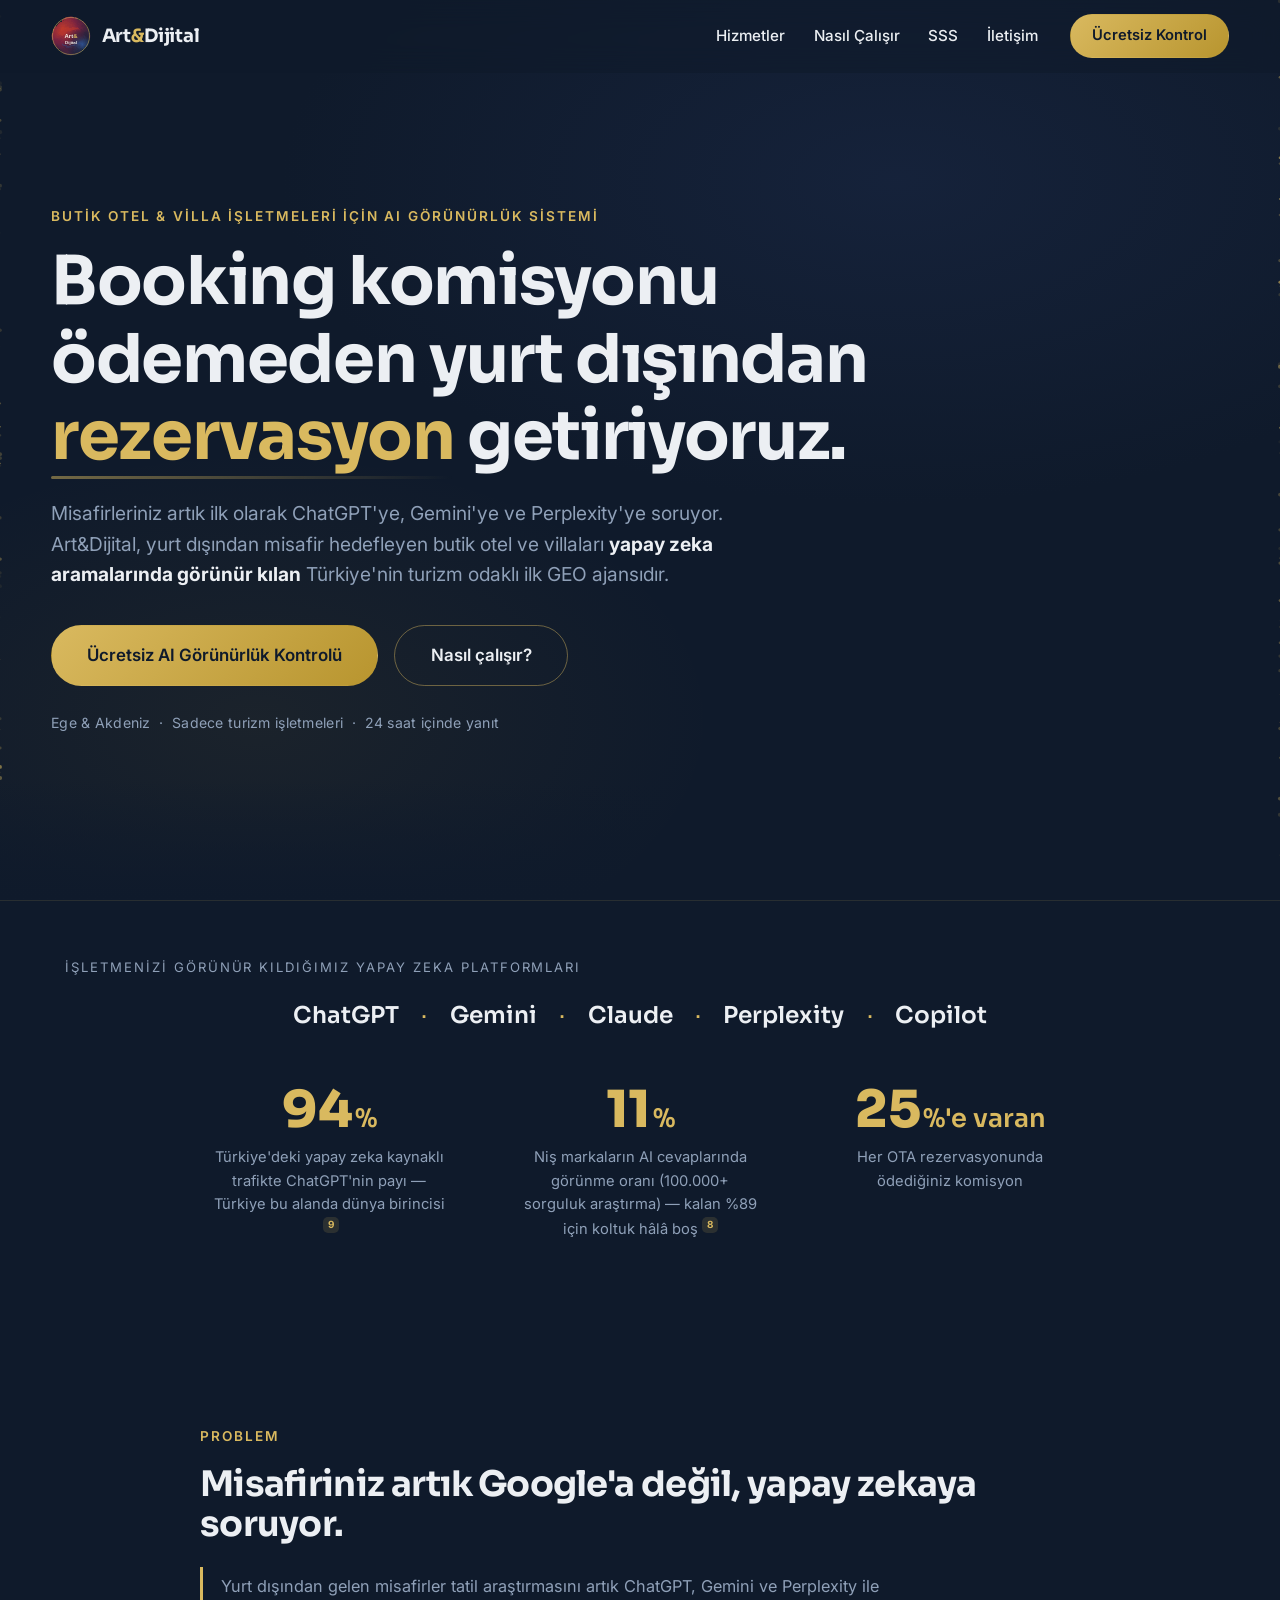
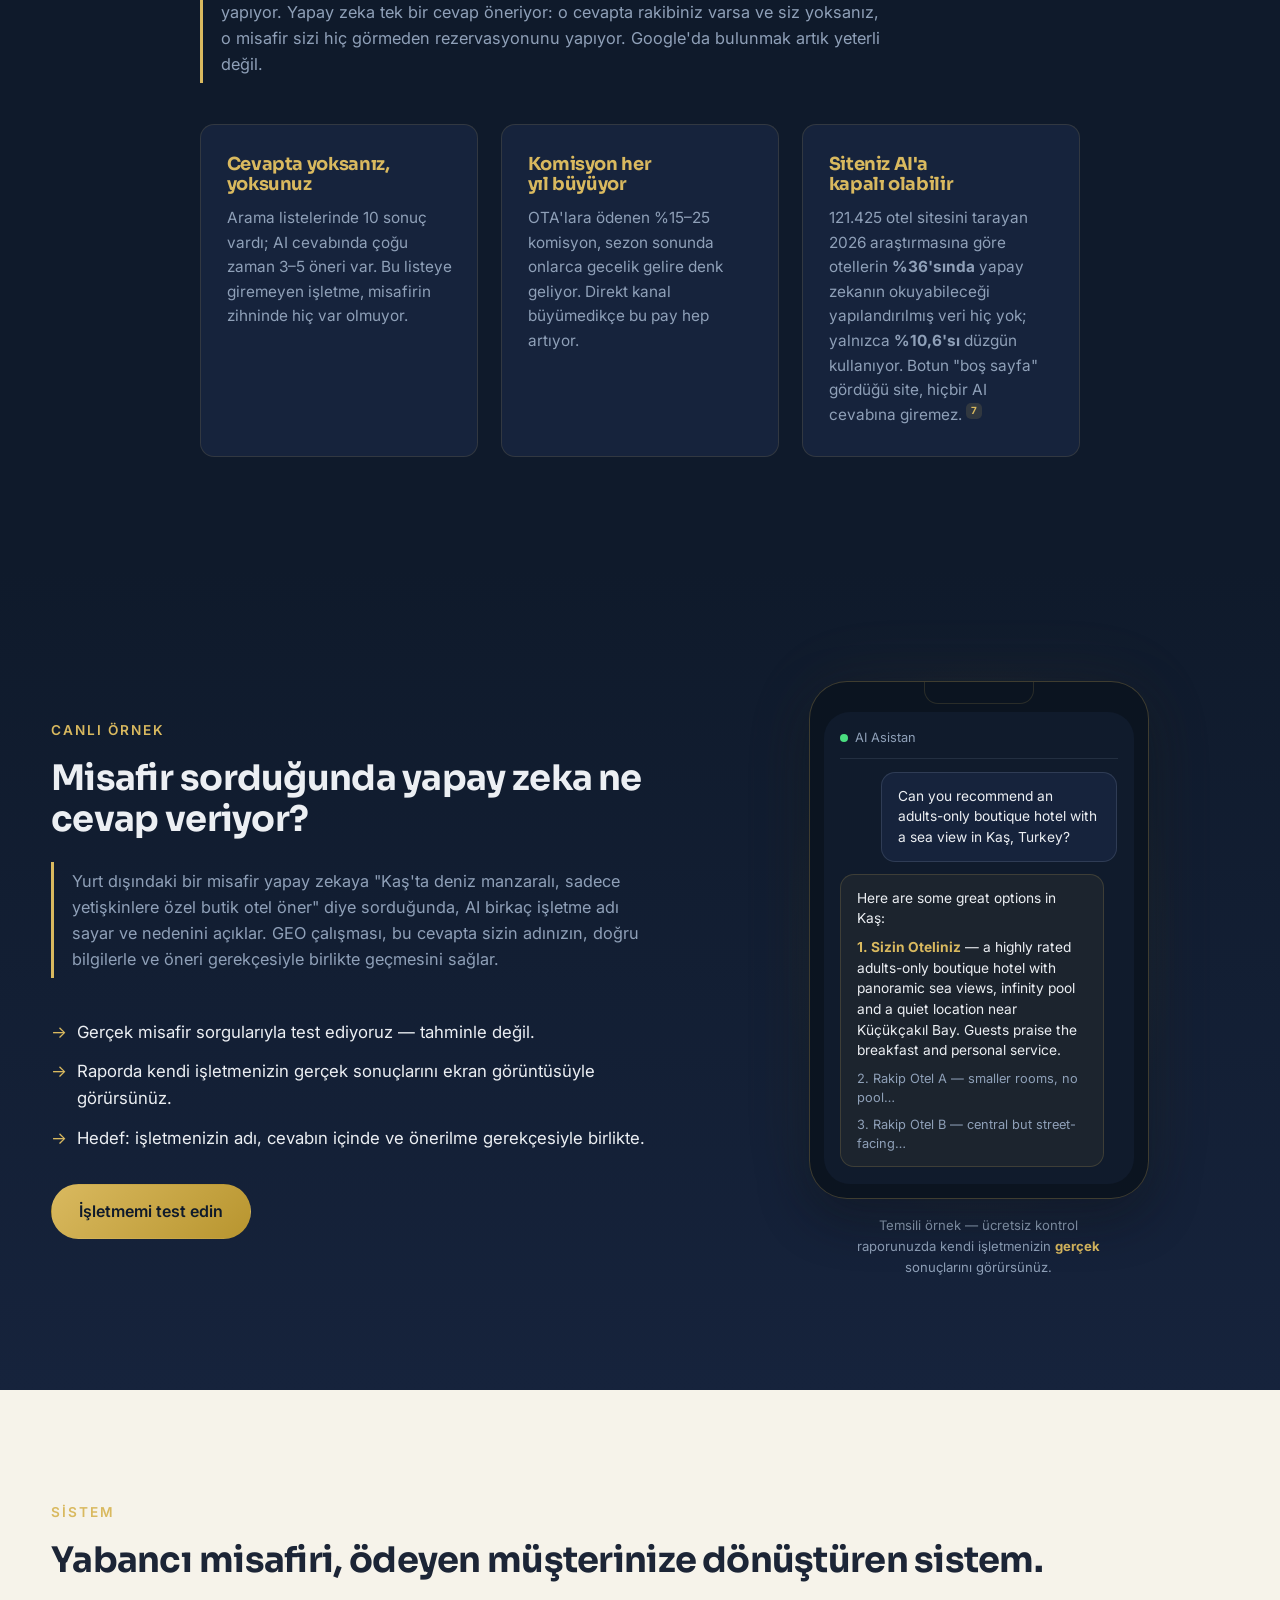
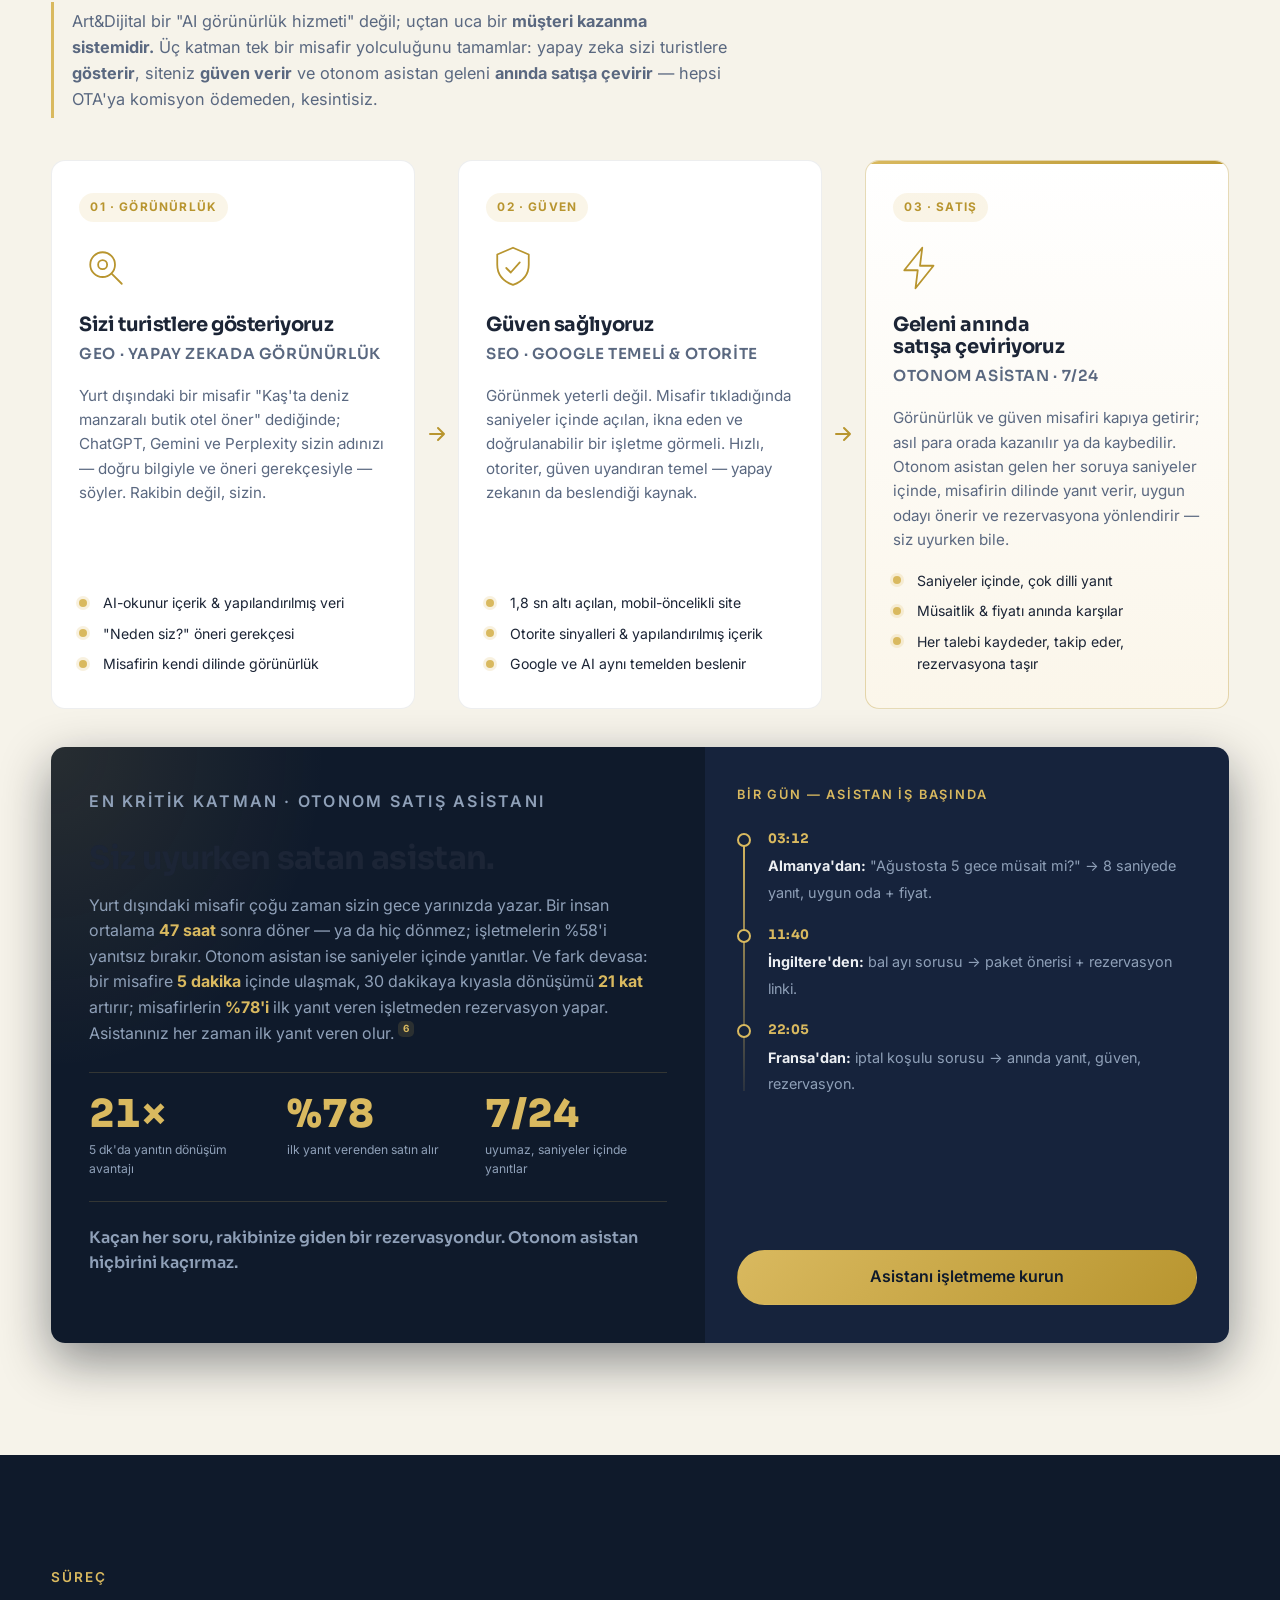
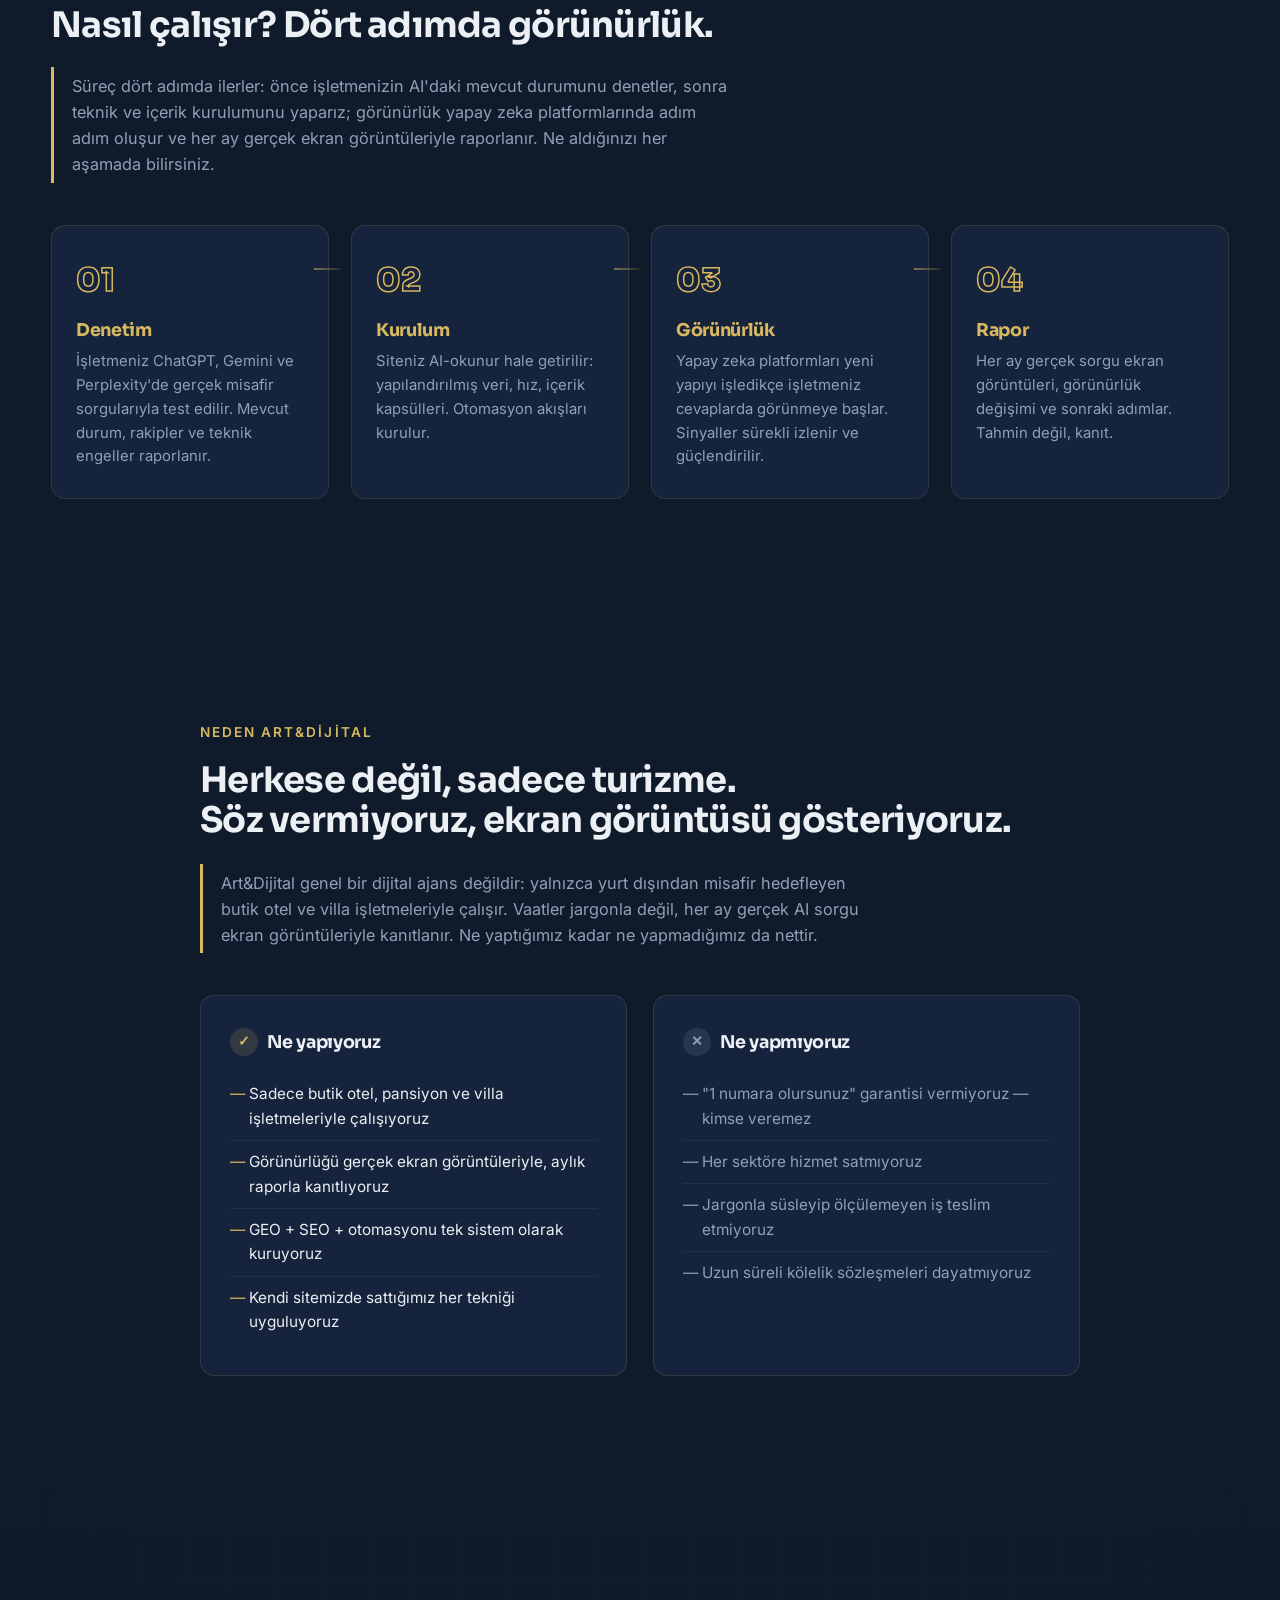
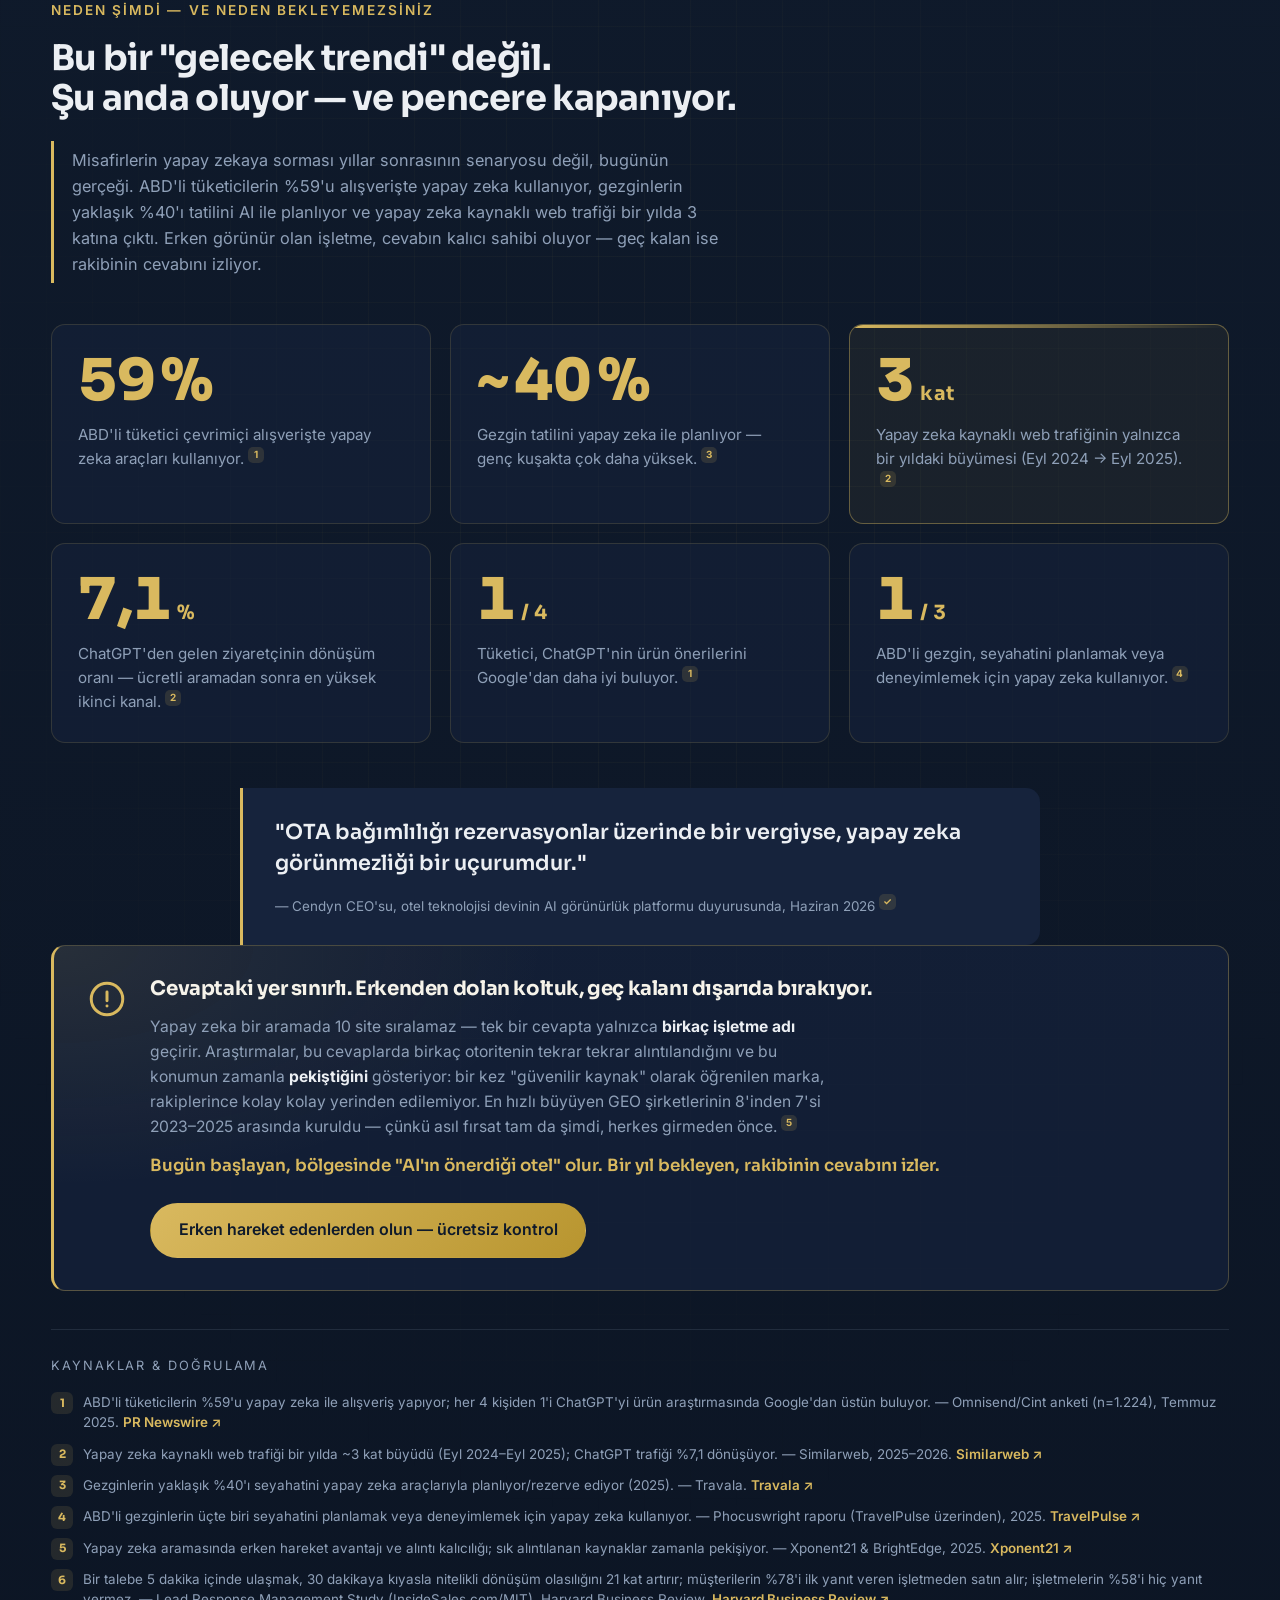
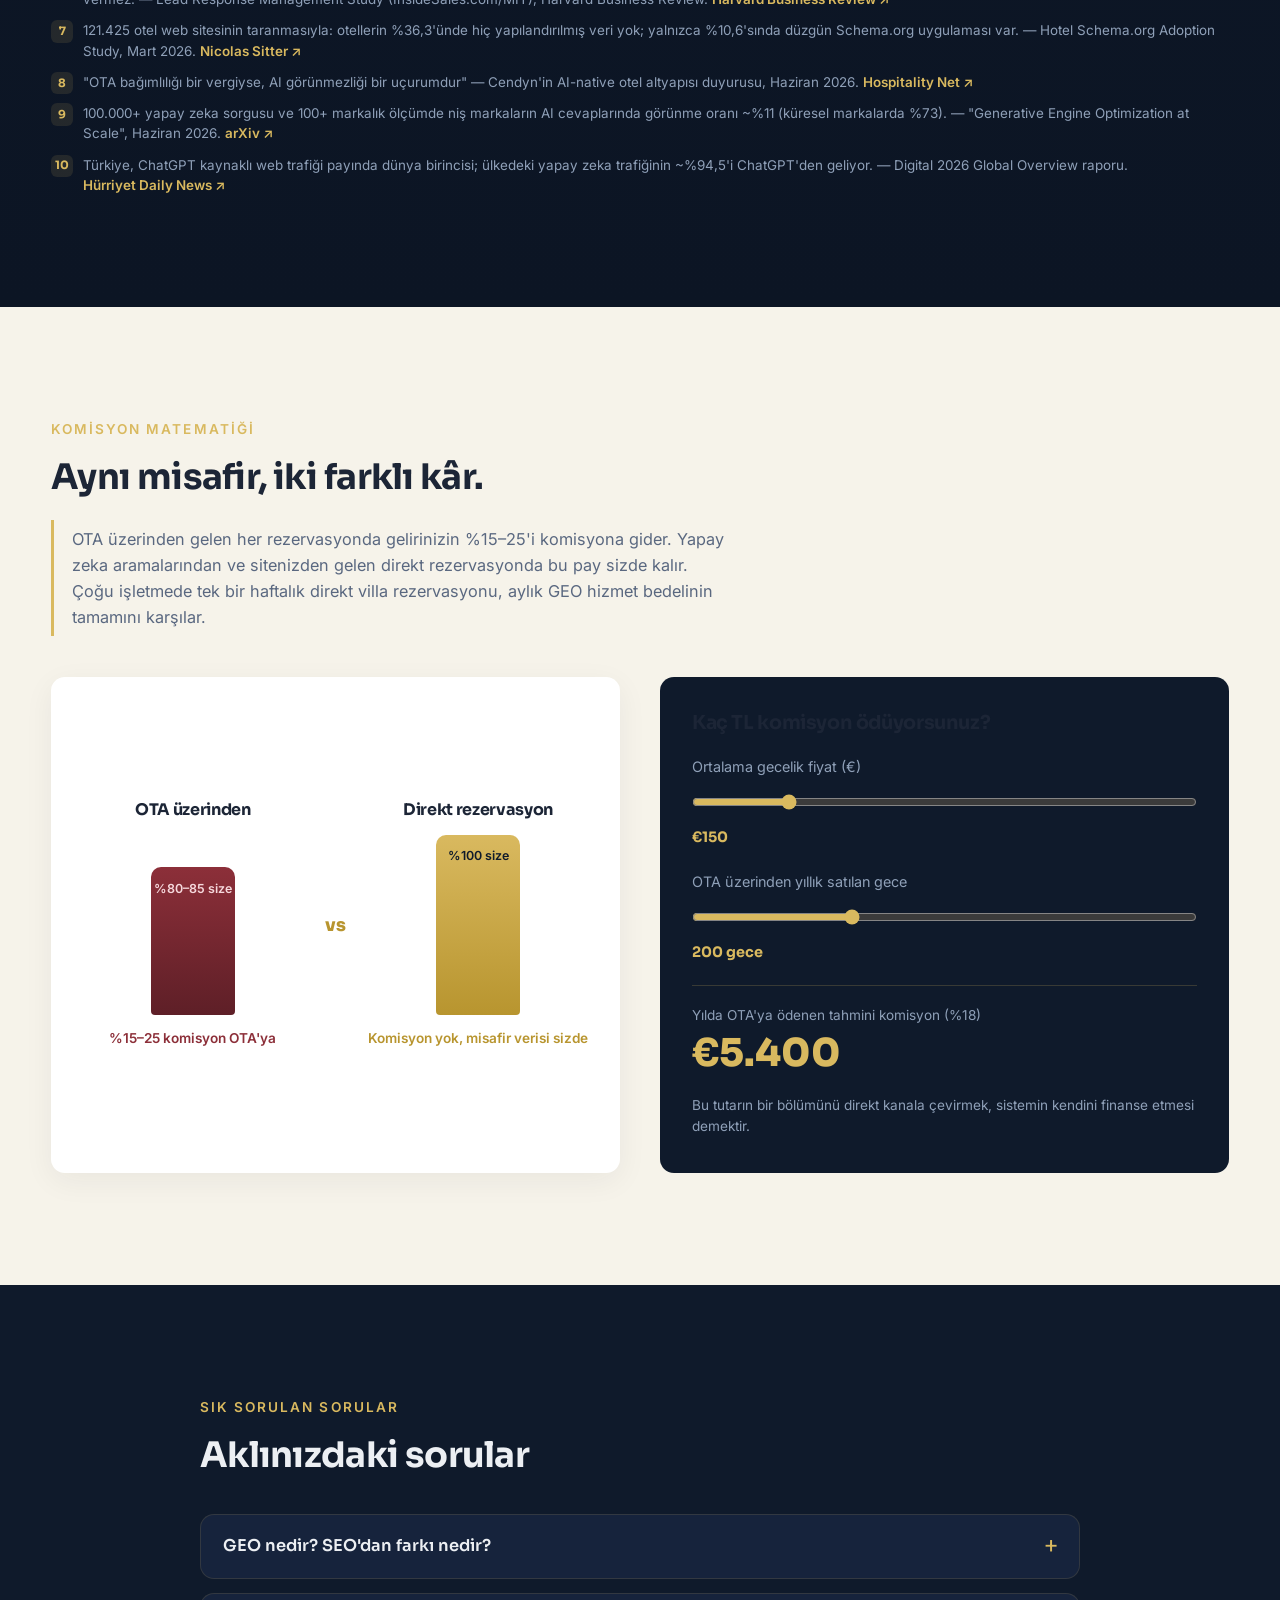
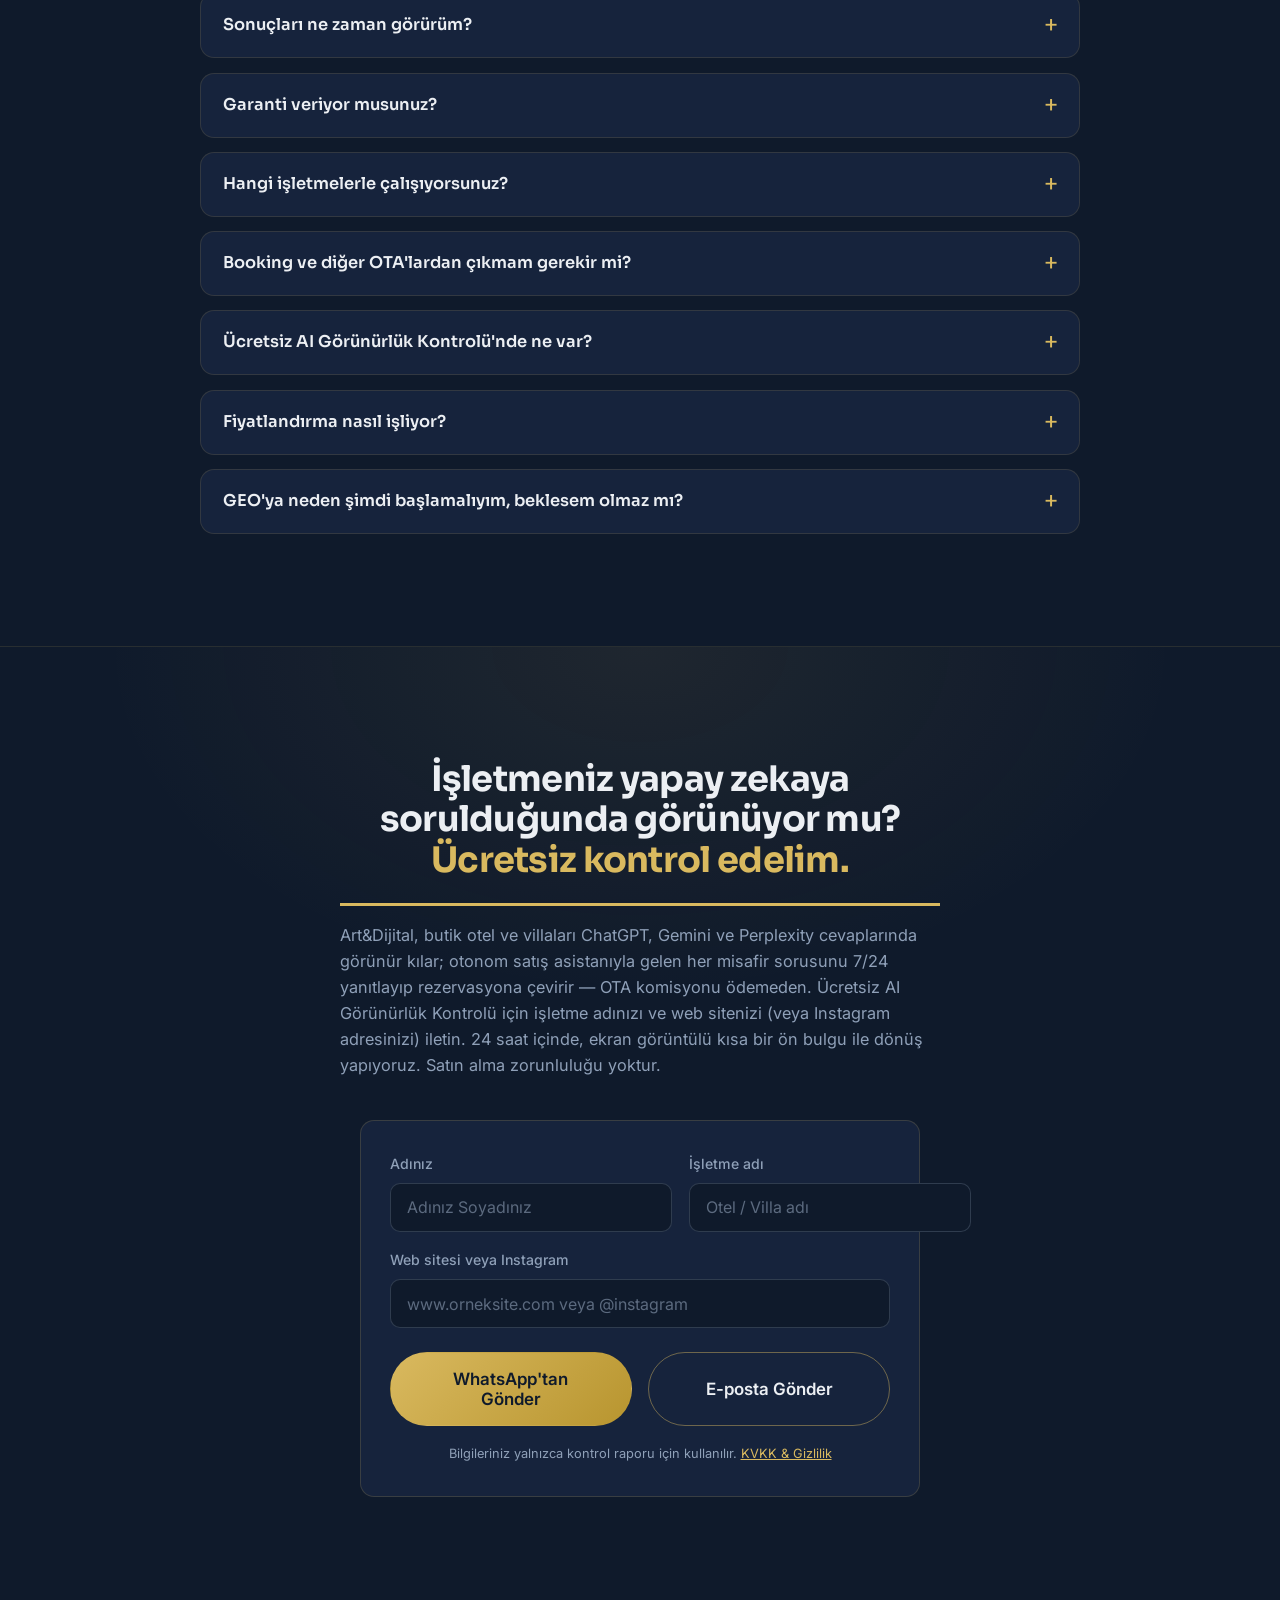
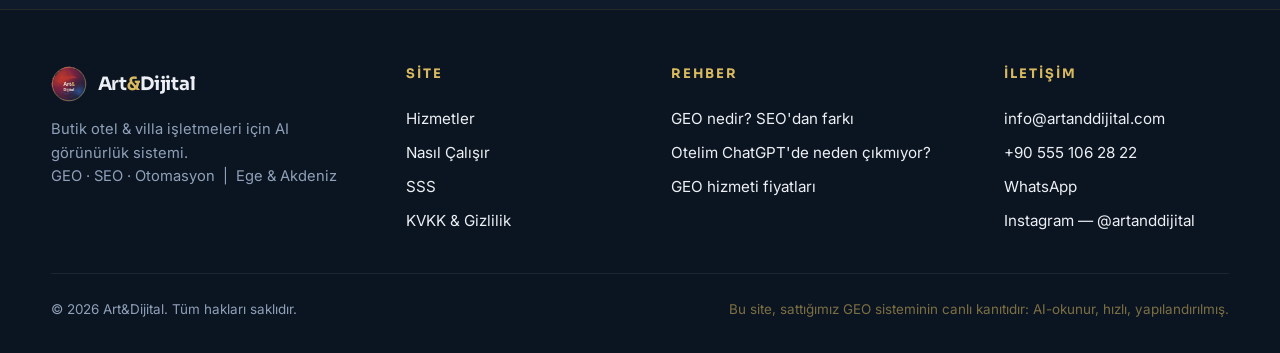
==== index.html @ 38a0b1db "Add files via upload" ====
<!DOCTYPE html>
<html lang="tr">
<head>
  <meta charset="UTF-8">
  <meta name="viewport" content="width=device-width, initial-scale=1.0">
  <title>Art&amp;Dijital — Butik Oteller için AI Görünürlük (GEO) Ajansı</title>
  <meta name="description" content="Butik otel ve villaları ChatGPT, Gemini ve Perplexity aramalarında görünür kılan Türkiye'nin turizm odaklı ilk GEO ajansı. Ücretsiz AI görünürlük kontrolü.">
  <meta name="keywords" content="GEO ajansı, Generative Engine Optimization, butik otel pazarlama, AI görünürlük, ChatGPT otel önerisi, otel SEO, direkt rezervasyon, OTA komisyonu, villa pazarlama, Ege, Akdeniz">
  <meta name="author" content="Art&Dijital">
  <meta name="robots" content="index, follow, max-image-preview:large, max-snippet:-1">
  <link rel="canonical" href="https://www.artanddijital.com/">

  <!-- Open Graph -->
  <meta property="og:type" content="website">
  <meta property="og:site_name" content="Art&Dijital">
  <meta property="og:locale" content="tr_TR">
  <meta property="og:title" content="Art&Dijital — Butik Oteller için AI Görünürlük (GEO) Ajansı">
  <meta property="og:description" content="Misafirleriniz artık ilk olarak yapay zekaya soruyor. Butik otel ve villanızı ChatGPT, Gemini ve Perplexity cevaplarında görünür kılıyoruz. Ücretsiz AI görünürlük kontrolü.">
  <meta property="og:url" content="https://www.artanddijital.com/">
  <meta name="twitter:card" content="summary">
  <meta name="twitter:title" content="Art&Dijital — Butik Oteller için AI Görünürlük (GEO) Ajansı">
  <meta name="twitter:description" content="Butik otel ve villanızı yapay zeka aramalarında görünür kılıyoruz. Ege & Akdeniz. Ücretsiz AI görünürlük kontrolü.">

  <link rel="icon" type="image/svg+xml" href="assets/favicon.svg">

  <!-- Fonts: Sora (başlık) + Inter (gövde) — değişken fontlar, hızlı yüklenir -->
  <link rel="preconnect" href="https://fonts.googleapis.com">
  <link rel="preconnect" href="https://fonts.gstatic.com" crossorigin>
  <link href="https://fonts.googleapis.com/css2?family=Sora:wght@400..800&family=Inter:wght@400..700&display=swap" rel="stylesheet">

  <link rel="stylesheet" href="css/style.css?v=10">

  <!-- ═══════════ GEO: Yapılandırılmış Veri (JSON-LD) ═══════════ -->
  <script type="application/ld+json">
  {
    "@context": "https://schema.org",
    "@type": "ProfessionalService",
    "@id": "https://www.artanddijital.com/#organization",
    "name": "Art&Dijital",
    "alternateName": ["Art & Dijital", "Art and Dijital", "artanddijital"],
    "description": "Art&Dijital, yurt dışından misafir hedefleyen butik otel ve villa işletmelerini ChatGPT, Gemini, Claude ve Perplexity gibi yapay zeka aramalarında görünür kılan, Türkiye'nin turizm odaklı ilk GEO (Generative Engine Optimization) ajansıdır. GEO, SEO ve n8n otomasyon hizmetleriyle OTA komisyonuna bağımlılığı azaltıp direkt rezervasyonu artırır.",
    "slogan": "Misafirleriniz artık ilk olarak yapay zekaya soruyor. Cevapta siz olun.",
    "url": "https://www.artanddijital.com/",
    "logo": "https://www.artanddijital.com/assets/logo.svg",
    "email": "info@artanddijital.com",
    "telephone": "+905551062822",
    "knowsLanguage": ["tr", "en"],
    "sameAs": ["https://www.instagram.com/artanddijital"],
    "areaServed": [
      { "@type": "Place", "name": "Ege Bölgesi, Türkiye" },
      { "@type": "Place", "name": "Akdeniz Bölgesi, Türkiye" }
    ],
    "knowsAbout": [
      "Generative Engine Optimization (GEO)",
      "AI Visibility / Yapay Zeka Görünürlüğü",
      "SEO (Arama Motoru Optimizasyonu)",
      "Butik otel ve villa pazarlaması",
      "Direkt rezervasyon stratejisi",
      "n8n iş akışı otomasyonu",
      "OTA komisyon optimizasyonu"
    ],
    "hasOfferCatalog": {
      "@type": "OfferCatalog",
      "name": "Art&Dijital Hizmetleri",
      "itemListElement": [
        {
          "@type": "Offer",
          "itemOffered": {
            "@type": "Service",
            "name": "GEO — Yapay Zekada Görünürlük",
            "description": "Butik otel ve villaların ChatGPT, Gemini, Claude ve Perplexity cevaplarında önerilmesini sağlayan içerik, yapılandırılmış veri ve otorite çalışması."
          }
        },
        {
          "@type": "Offer",
          "itemOffered": {
            "@type": "Service",
            "name": "SEO — Google Temeli",
            "description": "Yapay zeka modellerinin beslendiği kaynak olan hızlı, yapılandırılmış ve otoriter web sitesi altyapısı; teknik SEO ve içerik optimizasyonu."
          }
        },
        {
          "@type": "Offer",
          "itemOffered": {
            "@type": "Service",
            "name": "Otonom Satış Asistanı — 7/24 Anında Yanıt",
            "description": "Yapay zeka destekli otonom asistan, gelen her misafir sorusuna 7/24 saniyeler içinde ve misafirin dilinde yanıt verir, müsaitlik ve fiyatı karşılar, talebi kaydedip rezervasyona yönlendirir. Bir talebe 5 dakikada ulaşmak dönüşümü 30 dakikaya kıyasla 21 kat artırır; asistan her zaman ilk yanıt veren olur."
          }
        },
        {
          "@type": "Offer",
          "price": "0",
          "priceCurrency": "TRY",
          "itemOffered": {
            "@type": "Service",
            "name": "Ücretsiz AI Görünürlük Kontrolü",
            "description": "İşletmenizin ChatGPT, Gemini ve Perplexity'de gerçek misafir sorgularıyla test edilmesi; ekran görüntülü bulgular ve önceliklendirilmiş yol haritası içeren ücretsiz rapor."
          }
        }
      ]
    }
  }
  </script>
  <script type="application/ld+json">
  {
    "@context": "https://schema.org",
    "@type": "WebSite",
    "@id": "https://www.artanddijital.com/#website",
    "url": "https://www.artanddijital.com/",
    "name": "Art&Dijital",
    "description": "Butik otel ve villa işletmeleri için AI görünürlük sistemi — GEO · SEO · Otomasyon",
    "inLanguage": "tr",
    "publisher": { "@id": "https://www.artanddijital.com/#organization" }
  }
  </script>
  <script type="application/ld+json">
  {
    "@context": "https://schema.org",
    "@type": "FAQPage",
    "mainEntity": [
      {
        "@type": "Question",
        "name": "GEO nedir? SEO'dan farkı nedir?",
        "acceptedAnswer": {
          "@type": "Answer",
          "text": "GEO (Generative Engine Optimization), işletmenizin ChatGPT, Gemini, Claude ve Perplexity gibi yapay zeka asistanlarının cevaplarında görünmesini sağlayan çalışmaların bütünüdür. SEO, Google'ın liste sonuçlarını hedefler; GEO ise yapay zekanın tek bir cevap önerdiği aramaları hedefler. İkisi birbirini besler: güçlü SEO temeli olmayan bir sitede GEO da çalışmaz."
        }
      },
      {
        "@type": "Question",
        "name": "Sonuçları ne zaman görürüm?",
        "acceptedAnswer": {
          "@type": "Answer",
          "text": "İlk teknik iyileştirmeler ve içerik yapısı 2–4 hafta içinde yayına alınır. Yapay zeka modellerinin ve arama altyapılarının bu değişiklikleri işlemesi genellikle 4–12 hafta sürer. Her ay, işletmenizin AI aramalarındaki görünürlüğünü gerçek ekran görüntüleriyle raporluyoruz — ilerlemeyi tahminle değil, kanıtla takip edersiniz."
        }
      },
      {
        "@type": "Question",
        "name": "Garanti veriyor musunuz?",
        "acceptedAnswer": {
          "@type": "Answer",
          "text": "Yapay zeka cevaplarını hiç kimse tam olarak kontrol edemez; bu yüzden '1 numara olursunuz' garantisi veren yaklaşımlardan uzak durun. Biz sürecin ve raporun garantisini veririz: yapılan her işi görürsünüz, her ay gerçek sorgu ekran görüntüleriyle görünürlüğünüz ölçülür. İlerleme yoksa nedenini ve yeni planı açıkça söyleriz."
        }
      },
      {
        "@type": "Question",
        "name": "Hangi işletmelerle çalışıyorsunuz?",
        "acceptedAnswer": {
          "@type": "Answer",
          "text": "Sadece yurt dışından misafir hedefleyen butik otel, pansiyon ve villa işletmeleriyle çalışıyoruz — ağırlıkla Ege ve Akdeniz kıyılarında. Diğer sektörlerden gelen talepleri kabul etmiyoruz; çünkü sonuç, ancak tek bir nişi derinlemesine bilmekle gelir."
        }
      },
      {
        "@type": "Question",
        "name": "Booking ve diğer OTA'lardan çıkmam gerekir mi?",
        "acceptedAnswer": {
          "@type": "Answer",
          "text": "Hayır. Amaç OTA'ları terk etmek değil, onlara olan bağımlılığı azaltmaktır. Yapay zeka aramalarından ve web sitenizden gelen direkt rezervasyonlar arttıkça, %15–25 komisyon ödediğiniz kanalın payı kendiliğinden küçülür. OTA'lar vitrin olarak kalır; kâr direkt kanala kayar."
        }
      },
      {
        "@type": "Question",
        "name": "Ücretsiz AI Görünürlük Kontrolü'nde ne var?",
        "acceptedAnswer": {
          "@type": "Answer",
          "text": "İşletmenizi ChatGPT, Gemini ve Perplexity'de gerçek misafir sorularıyla test ediyoruz: bölgenizde 'butik otel öner' dendiğinde siz mi çıkıyorsunuz, rakibiniz mi? Sonuçları ekran görüntüleriyle, teknik bulgularla ve önceliklendirilmiş yol haritasıyla birlikte kısa bir rapor halinde gönderiyoruz. Ücretsizdir, satın alma zorunluluğu yoktur."
        }
      },
      {
        "@type": "Question",
        "name": "Fiyatlandırma nasıl işliyor?",
        "acceptedAnswer": {
          "@type": "Answer",
          "text": "Fiyat, işletmenizin mevcut altyapısına ve hedef pazarlarına göre belirlenir; ücretsiz kontrol sonrasında net bir teklif alırsınız. Referans noktası şudur: OTA üzerinden gelen tek bir haftalık villa rezervasyonunun komisyonu, çoğu durumda aylık hizmet bedelinin üzerindedir."
        }
      },
      {
        "@type": "Question",
        "name": "GEO'ya neden şimdi başlamalıyım, beklesem olmaz mı?",
        "acceptedAnswer": {
          "@type": "Answer",
          "text": "Çünkü yapay zeka aramaları bir gelecek trendi değil, bugünün gerçeği ve avantaj erken harekete geçene gidiyor. ABD'li tüketicilerin %59'u alışverişte yapay zeka kullanıyor (Omnisend/Cint, 2025), gezginlerin yaklaşık %40'ı tatilini AI ile planlıyor (Travala, 2025) ve yapay zeka kaynaklı web trafiği bir yılda yaklaşık 3 katına çıktı (Similarweb, 2025). Yapay zeka bir cevapta yalnızca birkaç işletme adı geçirir; araştırmalar bu cevaplarda erken görünen otoritelerin tekrar tekrar alıntılandığını ve konumun zamanla pekiştiğini gösterir. Bugün başlayan işletme bölgesinde 'AI'ın önerdiği otel' olur; bekleyen ise rakibinin cevabını izler."
        }
      }
    ]
  }
  </script>
</head>
<body>
  <a class="skip-link" href="#main">İçeriğe geç</a>

  <!-- ═══════════ NAVİGASYON ═══════════ -->
  <header class="nav" id="nav">
    <div class="container nav-inner">
      <a href="#" class="nav-logo" aria-label="Art&Dijital ana sayfa">
        <img src="assets/logo.svg" alt="Art&Dijital logosu" width="40" height="40">
        <span class="nav-wordmark">Art<em>&amp;</em>Dijital</span>
      </a>
      <nav class="nav-links" aria-label="Ana menü">
        <a href="#hizmetler">Hizmetler</a>
        <a href="#nasil-calisir">Nasıl Çalışır</a>
        <a href="#sss">SSS</a>
        <a href="#iletisim">İletişim</a>
      </nav>
      <a href="#iletisim" class="btn btn-gold btn-nav">Ücretsiz Kontrol</a>
      <button class="nav-toggle" aria-label="Menüyü aç/kapat" aria-expanded="false">
        <span></span><span></span><span></span>
      </button>
    </div>
  </header>

  <main id="main">

    <!-- ═══════════ 01 · HERO ═══════════ -->
    <section class="hero" aria-label="Giriş">
      <canvas id="particles" aria-hidden="true"></canvas>
      <div class="container hero-inner">
        <p class="eyebrow reveal">Butik otel &amp; villa işletmeleri için AI görünürlük sistemi</p>
        <h1 class="reveal">Booking komisyonu ödemeden yurt dışından
          <span class="rotate-wrap"><span class="rotate-word" id="rotateWord">misafir</span></span>
          getiriyoruz.</h1>
        <p class="hero-sub reveal">Misafirleriniz artık ilk olarak ChatGPT'ye, Gemini'ye ve Perplexity'ye soruyor.
          Art&amp;Dijital, yurt dışından misafir hedefleyen butik otel ve villaları
          <strong>yapay zeka aramalarında görünür kılan</strong> Türkiye'nin turizm odaklı ilk GEO ajansıdır.</p>
        <div class="hero-cta reveal">
          <a href="#iletisim" class="btn btn-gold btn-lg">Ücretsiz AI Görünürlük Kontrolü</a>
          <a href="#nasil-calisir" class="btn btn-ghost btn-lg">Nasıl çalışır?</a>
        </div>
        <p class="hero-trust reveal">Ege &amp; Akdeniz &nbsp;·&nbsp; Sadece turizm işletmeleri &nbsp;·&nbsp; 24 saat içinde yanıt</p>
      </div>
      <div class="hero-fade" aria-hidden="true"></div>
    </section>

    <!-- ═══════════ 02 · KANIT ŞERİDİ ═══════════ -->
    <section class="proof" aria-label="Platformlar ve istatistikler">
      <div class="container">
        <p class="proof-label">İşletmenizi görünür kıldığımız yapay zeka platformları</p>
        <ul class="proof-strip" role="list">
          <li>ChatGPT</li><li aria-hidden="true">·</li>
          <li>Gemini</li><li aria-hidden="true">·</li>
          <li>Claude</li><li aria-hidden="true">·</li>
          <li>Perplexity</li><li aria-hidden="true">·</li>
          <li>Copilot</li>
        </ul>
        <div class="stats-row">
          <div class="stat reveal">
            <span class="stat-num"><span class="counter" data-target="94">0</span><span class="stat-unit">%</span></span>
            <span class="stat-desc">Türkiye'deki yapay zeka kaynaklı trafikte ChatGPT'nin payı — Türkiye bu alanda dünya birincisi<a href="#ref-9" class="ref" aria-label="9. kaynak">9</a></span>
          </div>
          <div class="stat reveal">
            <span class="stat-num"><span class="counter" data-target="11">0</span><span class="stat-unit">%</span></span>
            <span class="stat-desc">Niş markaların AI cevaplarında görünme oranı (100.000+ sorguluk araştırma) — kalan %89 için koltuk hâlâ boş<a href="#ref-8" class="ref" aria-label="8. kaynak">8</a></span>
          </div>
          <div class="stat reveal">
            <span class="stat-num"><span class="counter" data-target="25">0</span><span class="stat-unit">%'e varan</span></span>
            <span class="stat-desc">Her OTA rezervasyonunda ödediğiniz komisyon</span>
          </div>
        </div>
      </div>
    </section>

    <!-- ═══════════ 03 · PROBLEM ═══════════ -->
    <section class="problem section" aria-labelledby="problem-h">
      <div class="container narrow">
        <p class="eyebrow reveal">Problem</p>
        <h2 id="problem-h" class="reveal">Misafiriniz artık Google'a değil, yapay zekaya soruyor.</h2>
        <p class="capsule reveal">Yurt dışından gelen misafirler tatil araştırmasını artık ChatGPT, Gemini ve Perplexity ile yapıyor.
          Yapay zeka tek bir cevap öneriyor: o cevapta rakibiniz varsa ve siz yoksanız, o misafir sizi hiç görmeden
          rezervasyonunu yapıyor. Google'da bulunmak artık yeterli değil.</p>
        <div class="pain-grid">
          <article class="pain-card reveal">
            <h3>Cevapta yoksanız, yoksunuz</h3>
            <p>Arama listelerinde 10 sonuç vardı; AI cevabında çoğu zaman 3–5 öneri var. Bu listeye giremeyen işletme, misafirin zihninde hiç var olmuyor.</p>
          </article>
          <article class="pain-card reveal">
            <h3>Komisyon her yıl büyüyor</h3>
            <p>OTA'lara ödenen %15–25 komisyon, sezon sonunda onlarca gecelik gelire denk geliyor. Direkt kanal büyümedikçe bu pay hep artıyor.</p>
          </article>
          <article class="pain-card reveal">
            <h3>Siteniz AI'a kapalı olabilir</h3>
            <p>121.425 otel sitesini tarayan 2026 araştırmasına göre otellerin <strong>%36'sında</strong> yapay zekanın okuyabileceği
              yapılandırılmış veri hiç yok; yalnızca <strong>%10,6'sı</strong> düzgün kullanıyor. Botun "boş sayfa" gördüğü site,
              hiçbir AI cevabına giremez.<a href="#ref-7" class="ref" aria-label="7. kaynak">7</a></p>
          </article>
        </div>
      </div>
    </section>

    <!-- ═══════════ 04 · CANLI DEMO ═══════════ -->
    <section class="demo section" aria-labelledby="demo-h">
      <div class="container">
        <div class="demo-grid">
          <div class="demo-text">
            <p class="eyebrow reveal">Canlı örnek</p>
            <h2 id="demo-h" class="reveal">Misafir sorduğunda yapay zeka ne cevap veriyor?</h2>
            <p class="capsule reveal">Yurt dışındaki bir misafir yapay zekaya "Kaş'ta deniz manzaralı, sadece yetişkinlere özel butik otel öner"
              diye sorduğunda, AI birkaç işletme adı sayar ve nedenini açıklar. GEO çalışması, bu cevapta sizin adınızın,
              doğru bilgilerle ve öneri gerekçesiyle birlikte geçmesini sağlar.</p>
            <ul class="demo-points" role="list">
              <li class="reveal">Gerçek misafir sorgularıyla test ediyoruz — tahminle değil.</li>
              <li class="reveal">Raporda kendi işletmenizin gerçek sonuçlarını ekran görüntüsüyle görürsünüz.</li>
              <li class="reveal">Hedef: işletmenizin adı, cevabın içinde ve önerilme gerekçesiyle birlikte.</li>
            </ul>
            <a href="#iletisim" class="btn btn-gold reveal">İşletmemi test edin</a>
          </div>
          <div class="phone-wrap reveal" aria-label="Yapay zeka sohbet örneği">
            <div class="phone">
              <div class="phone-notch" aria-hidden="true"></div>
              <div class="chat">
                <div class="chat-header">
                  <span class="chat-dot" aria-hidden="true"></span> AI Asistan
                </div>
                <div class="chat-msg user">
                  <p>Can you recommend an adults-only boutique hotel with a sea view in Kaş, Turkey?</p>
                </div>
                <div class="chat-msg ai">
                  <p>Here are some great options in Kaş:</p>
                  <p><strong class="gold">1. Sizin Oteliniz</strong> — a highly rated adults-only boutique hotel with panoramic sea views, infinity pool and a quiet location near Küçükçakıl Bay. Guests praise the breakfast and personal service.</p>
                  <p class="dim">2. Rakip Otel A — smaller rooms, no pool…</p>
                  <p class="dim">3. Rakip Otel B — central but street-facing…</p>
                </div>
              </div>
            </div>
            <p class="phone-caption">Temsili örnek — ücretsiz kontrol raporunuzda kendi işletmenizin <strong>gerçek</strong> sonuçlarını görürsünüz.</p>
          </div>
        </div>
      </div>
    </section>

    <!-- ═══════════ 05 · SİSTEM / TURİSTİ MÜŞTERİYE DÖNÜŞTÜRME ═══════════ -->
    <section class="solution section light" id="hizmetler" aria-labelledby="solution-h">
      <div class="container">
        <p class="eyebrow reveal">Sistem</p>
        <h2 id="solution-h" class="reveal">Yabancı misafiri, ödeyen müşterinize dönüştüren sistem.</h2>
        <p class="capsule on-light reveal">Art&amp;Dijital bir "AI görünürlük hizmeti" değil; uçtan uca bir <strong>müşteri kazanma sistemidir.</strong>
          Üç katman tek bir misafir yolculuğunu tamamlar: yapay zeka sizi turistlere <strong>gösterir</strong>,
          siteniz <strong>güven verir</strong> ve otonom asistan geleni <strong>anında satışa çevirir</strong> —
          hepsi OTA'ya komisyon ödemeden, kesintisiz.</p>

        <!-- 3 aşamalı misafir yolculuğu (boru hattı) -->
        <div class="pipeline">
          <article class="stage reveal">
            <span class="stage-tag">01 · Görünürlük</span>
            <div class="card-icon" aria-hidden="true">
              <svg viewBox="0 0 48 48" fill="none" stroke="currentColor" stroke-width="1.6" stroke-linecap="round" stroke-linejoin="round">
                <circle cx="21" cy="21" r="11"/><path d="M29 29l9 9"/><circle cx="21" cy="21" r="4"/>
              </svg>
            </div>
            <h3>Sizi turistlere gösteriyoruz</h3>
            <p class="stage-lead">GEO · Yapay zekada görünürlük</p>
            <p>Yurt dışındaki bir misafir "Kaş'ta deniz manzaralı butik otel öner" dediğinde; ChatGPT, Gemini ve
              Perplexity sizin adınızı — doğru bilgiyle ve öneri gerekçesiyle — söyler. Rakibin değil, sizin.</p>
            <ul class="stage-list" role="list">
              <li>AI-okunur içerik &amp; yapılandırılmış veri</li>
              <li>"Neden siz?" öneri gerekçesi</li>
              <li>Misafirin kendi dilinde görünürlük</li>
            </ul>
          </article>

          <div class="pipe-arrow" aria-hidden="true">
            <svg viewBox="0 0 24 24" fill="none" stroke="currentColor" stroke-width="2" stroke-linecap="round" stroke-linejoin="round"><path d="M5 12h14M13 6l6 6-6 6"/></svg>
          </div>

          <article class="stage reveal">
            <span class="stage-tag">02 · Güven</span>
            <div class="card-icon" aria-hidden="true">
              <svg viewBox="0 0 48 48" fill="none" stroke="currentColor" stroke-width="1.6" stroke-linecap="round" stroke-linejoin="round">
                <path d="M24 6l14 6v9c0 9-6 15-14 18-8-3-14-9-14-18v-9z"/><path d="M18 24l4 4 8-9"/>
              </svg>
            </div>
            <h3>Güven sağlıyoruz</h3>
            <p class="stage-lead">SEO · Google temeli &amp; otorite</p>
            <p>Görünmek yeterli değil. Misafir tıkladığında saniyeler içinde açılan, ikna eden ve doğrulanabilir bir
              işletme görmeli. Hızlı, otoriter, güven uyandıran temel — yapay zekanın da beslendiği kaynak.</p>
            <ul class="stage-list" role="list">
              <li>1,8 sn altı açılan, mobil-öncelikli site</li>
              <li>Otorite sinyalleri &amp; yapılandırılmış içerik</li>
              <li>Google ve AI aynı temelden beslenir</li>
            </ul>
          </article>

          <div class="pipe-arrow" aria-hidden="true">
            <svg viewBox="0 0 24 24" fill="none" stroke="currentColor" stroke-width="2" stroke-linecap="round" stroke-linejoin="round"><path d="M5 12h14M13 6l6 6-6 6"/></svg>
          </div>

          <article class="stage stage-hot reveal">
            <span class="stage-tag">03 · Satış</span>
            <div class="card-icon" aria-hidden="true">
              <svg viewBox="0 0 48 48" fill="none" stroke="currentColor" stroke-width="1.6" stroke-linecap="round" stroke-linejoin="round">
                <path d="M26 6L10 26h12l-2 16 16-20H24z"/>
              </svg>
            </div>
            <h3>Geleni anında satışa çeviriyoruz</h3>
            <p class="stage-lead">Otonom asistan · 7/24</p>
            <p>Görünürlük ve güven misafiri kapıya getirir; asıl para orada kazanılır ya da kaybedilir. Otonom asistan
              gelen her soruya saniyeler içinde, misafirin dilinde yanıt verir, uygun odayı önerir ve rezervasyona
              yönlendirir — siz uyurken bile.</p>
            <ul class="stage-list" role="list">
              <li>Saniyeler içinde, çok dilli yanıt</li>
              <li>Müsaitlik &amp; fiyatı anında karşılar</li>
              <li>Her talebi kaydeder, takip eder, rezervasyona taşır</li>
            </ul>
          </article>
        </div>

        <!-- Otonom asistan derin anlatım (en kritik katman) -->
        <div class="agent-spotlight reveal">
          <div class="agent-copy">
            <p class="agent-eyebrow">En kritik katman · Otonom satış asistanı</p>
            <h3>Siz uyurken satan asistan.</h3>
            <p>Yurt dışındaki misafir çoğu zaman sizin gece yarınızda yazar. Bir insan ortalama <strong>47 saat</strong>
              sonra döner — ya da hiç dönmez; işletmelerin %58'i yanıtsız bırakır. Otonom asistan ise saniyeler
              içinde yanıtlar. Ve fark devasa: bir misafire <strong>5 dakika</strong> içinde ulaşmak, 30 dakikaya
              kıyasla dönüşümü <strong>21 kat</strong> artırır; misafirlerin <strong>%78'i</strong> ilk yanıt veren
              işletmeden rezervasyon yapar. Asistanınız her zaman ilk yanıt veren olur.<a href="#ref-6" class="ref" aria-label="6. kaynak">6</a></p>
            <div class="agent-stats">
              <div class="agent-stat"><span class="agent-num">21×</span><span class="agent-lbl">5 dk'da yanıtın dönüşüm avantajı</span></div>
              <div class="agent-stat"><span class="agent-num">%78</span><span class="agent-lbl">ilk yanıt verenden satın alır</span></div>
              <div class="agent-stat"><span class="agent-num">7/24</span><span class="agent-lbl">uyumaz, saniyeler içinde yanıtlar</span></div>
            </div>
            <p class="agent-punch">Kaçan her soru, rakibinize giden bir rezervasyondur. Otonom asistan hiçbirini kaçırmaz.</p>
          </div>
          <div class="agent-timeline" aria-label="Otonom asistanın gün boyu örnek akışı">
            <p class="timeline-title">Bir gün — asistan iş başında</p>
            <ul role="list">
              <li>
                <span class="tl-time">03:12</span>
                <span class="tl-text"><strong>Almanya'dan:</strong> "Ağustosta 5 gece müsait mi?" → 8 saniyede yanıt, uygun oda + fiyat.</span>
              </li>
              <li>
                <span class="tl-time">11:40</span>
                <span class="tl-text"><strong>İngiltere'den:</strong> bal ayı sorusu → paket önerisi + rezervasyon linki.</span>
              </li>
              <li>
                <span class="tl-time">22:05</span>
                <span class="tl-text"><strong>Fransa'dan:</strong> iptal koşulu sorusu → anında yanıt, güven, rezervasyon.</span>
              </li>
            </ul>
            <a href="#iletisim" class="btn btn-gold btn-block">Asistanı işletmeme kurun</a>
          </div>
        </div>
      </div>
    </section>

    <!-- ═══════════ 06 · NASIL ÇALIŞIR ═══════════ -->
    <section class="process section" id="nasil-calisir" aria-labelledby="process-h">
      <div class="container">
        <p class="eyebrow reveal">Süreç</p>
        <h2 id="process-h" class="reveal">Nasıl çalışır? Dört adımda görünürlük.</h2>
        <p class="capsule reveal">Süreç dört adımda ilerler: önce işletmenizin AI'daki mevcut durumunu denetler, sonra teknik ve içerik
          kurulumunu yaparız; görünürlük yapay zeka platformlarında adım adım oluşur ve her ay gerçek ekran
          görüntüleriyle raporlanır. Ne aldığınızı her aşamada bilirsiniz.</p>
        <ol class="steps" role="list">
          <li class="step reveal">
            <span class="step-num" aria-hidden="true">01</span>
            <h3>Denetim</h3>
            <p>İşletmeniz ChatGPT, Gemini ve Perplexity'de gerçek misafir sorgularıyla test edilir. Mevcut durum, rakipler ve teknik engeller raporlanır.</p>
          </li>
          <li class="step reveal">
            <span class="step-num" aria-hidden="true">02</span>
            <h3>Kurulum</h3>
            <p>Siteniz AI-okunur hale getirilir: yapılandırılmış veri, hız, içerik kapsülleri. Otomasyon akışları kurulur.</p>
          </li>
          <li class="step reveal">
            <span class="step-num" aria-hidden="true">03</span>
            <h3>Görünürlük</h3>
            <p>Yapay zeka platformları yeni yapıyı işledikçe işletmeniz cevaplarda görünmeye başlar. Sinyaller sürekli izlenir ve güçlendirilir.</p>
          </li>
          <li class="step reveal">
            <span class="step-num" aria-hidden="true">04</span>
            <h3>Rapor</h3>
            <p>Her ay gerçek sorgu ekran görüntüleri, görünürlük değişimi ve sonraki adımlar. Tahmin değil, kanıt.</p>
          </li>
        </ol>
      </div>
    </section>

    <!-- ═══════════ 07 · NEDEN BİZ ═══════════ -->
    <section class="why section" aria-labelledby="why-h">
      <div class="container narrow">
        <p class="eyebrow reveal">Neden Art&amp;Dijital</p>
        <h2 id="why-h" class="reveal">Herkese değil, sadece turizme.<br>Söz vermiyoruz, ekran görüntüsü gösteriyoruz.</h2>
        <p class="capsule reveal">Art&amp;Dijital genel bir dijital ajans değildir: yalnızca yurt dışından misafir hedefleyen butik otel ve
          villa işletmeleriyle çalışır. Vaatler jargonla değil, her ay gerçek AI sorgu ekran görüntüleriyle kanıtlanır.
          Ne yaptığımız kadar ne yapmadığımız da nettir.</p>
        <div class="why-grid">
          <div class="why-col do reveal">
            <h3><span class="mark" aria-hidden="true">✓</span> Ne yapıyoruz</h3>
            <ul role="list">
              <li>Sadece butik otel, pansiyon ve villa işletmeleriyle çalışıyoruz</li>
              <li>Görünürlüğü gerçek ekran görüntüleriyle, aylık raporla kanıtlıyoruz</li>
              <li>GEO + SEO + otomasyonu tek sistem olarak kuruyoruz</li>
              <li>Kendi sitemizde sattığımız her tekniği uyguluyoruz</li>
            </ul>
          </div>
          <div class="why-col dont reveal">
            <h3><span class="mark" aria-hidden="true">✕</span> Ne yapmıyoruz</h3>
            <ul role="list">
              <li>"1 numara olursunuz" garantisi vermiyoruz — kimse veremez</li>
              <li>Her sektöre hizmet satmıyoruz</li>
              <li>Jargonla süsleyip ölçülemeyen iş teslim etmiyoruz</li>
              <li>Uzun süreli kölelik sözleşmeleri dayatmıyoruz</li>
            </ul>
          </div>
        </div>
      </div>
    </section>

    <!-- ═══════════ 08 · NEDEN ŞİMDİ (KANIT + ACİLİYET) ═══════════ -->
    <section class="why-now section" id="neden-simdi" aria-labelledby="whynow-h">
      <div class="wn-grid-bg" aria-hidden="true"></div>
      <div class="container">
        <p class="eyebrow reveal">Neden şimdi — ve neden bekleyemezsiniz</p>
        <h2 id="whynow-h" class="reveal">Bu bir "gelecek trendi" değil.<br>Şu anda oluyor — ve pencere kapanıyor.</h2>
        <p class="capsule reveal">Misafirlerin yapay zekaya sorması yıllar sonrasının senaryosu değil, bugünün gerçeği. ABD'li tüketicilerin
          %59'u alışverişte yapay zeka kullanıyor, gezginlerin yaklaşık %40'ı tatilini AI ile planlıyor ve yapay zeka
          kaynaklı web trafiği bir yılda 3 katına çıktı. Erken görünür olan işletme, cevabın kalıcı sahibi oluyor —
          geç kalan ise rakibinin cevabını izliyor.</p>

        <div class="wn-stats">
          <article class="wn-card reveal">
            <span class="wn-num"><span class="counter" data-target="59">0</span>%</span>
            <p class="wn-desc">ABD'li tüketici çevrimiçi alışverişte yapay zeka araçları kullanıyor.<a href="#ref-1" class="ref" aria-label="1. kaynak">1</a></p>
          </article>
          <article class="wn-card reveal">
            <span class="wn-num">~<span class="counter" data-target="40">0</span>%</span>
            <p class="wn-desc">Gezgin tatilini yapay zeka ile planlıyor — genç kuşakta çok daha yüksek.<a href="#ref-3" class="ref" aria-label="3. kaynak">3</a></p>
          </article>
          <article class="wn-card reveal wn-hot">
            <span class="wn-num">3<span class="wn-unit">kat</span></span>
            <p class="wn-desc">Yapay zeka kaynaklı web trafiğinin yalnızca bir yıldaki büyümesi (Eyl 2024 → Eyl 2025).<a href="#ref-2" class="ref" aria-label="2. kaynak">2</a></p>
          </article>
          <article class="wn-card reveal">
            <span class="wn-num">7,1<span class="wn-unit">%</span></span>
            <p class="wn-desc">ChatGPT'den gelen ziyaretçinin dönüşüm oranı — ücretli aramadan sonra en yüksek ikinci kanal.<a href="#ref-2" class="ref" aria-label="2. kaynak">2</a></p>
          </article>
          <article class="wn-card reveal">
            <span class="wn-num">1<span class="wn-unit">/ 4</span></span>
            <p class="wn-desc">Tüketici, ChatGPT'nin ürün önerilerini Google'dan daha iyi buluyor.<a href="#ref-1" class="ref" aria-label="1. kaynak">1</a></p>
          </article>
          <article class="wn-card reveal">
            <span class="wn-num">1<span class="wn-unit">/ 3</span></span>
            <p class="wn-desc">ABD'li gezgin, seyahatini planlamak veya deneyimlemek için yapay zeka kullanıyor.<a href="#ref-4" class="ref" aria-label="4. kaynak">4</a></p>
          </article>
        </div>

        <!-- Uzman alıntısı (GEO: quotation — en güçlü alıntılanma sinyali) -->
        <figure class="quote-card reveal">
          <blockquote>
            <p>"OTA bağımlılığı rezervasyonlar üzerinde bir vergiyse, yapay zeka görünmezliği bir uçurumdur."</p>
          </blockquote>
          <figcaption>— Cendyn CEO'su, otel teknolojisi devinin AI görünürlük platformu duyurusunda, Haziran 2026<a href="#ref-7b" class="ref" aria-label="7b kaynak">✓</a></figcaption>
        </figure>

        <!-- Erken hareket avantajı / doğal kıtlık -->
        <div class="urgency reveal">
          <div class="urgency-mark" aria-hidden="true">
            <svg viewBox="0 0 24 24" fill="none" stroke="currentColor" stroke-width="1.7" stroke-linecap="round" stroke-linejoin="round">
              <path d="M12 8v5M12 16v.01"/><circle cx="12" cy="12" r="9"/>
            </svg>
          </div>
          <div class="urgency-body">
            <h3>Cevaptaki yer sınırlı. Erkenden dolan koltuk, geç kalanı dışarıda bırakıyor.</h3>
            <p>Yapay zeka bir aramada 10 site sıralamaz — tek bir cevapta yalnızca <strong>birkaç işletme adı</strong> geçirir.
              Araştırmalar, bu cevaplarda birkaç otoritenin tekrar tekrar alıntılandığını ve bu konumun zamanla
              <strong>pekiştiğini</strong> gösteriyor: bir kez "güvenilir kaynak" olarak öğrenilen marka, rakiplerince kolay
              kolay yerinden edilemiyor. En hızlı büyüyen GEO şirketlerinin 8'inden 7'si 2023–2025 arasında kuruldu —
              çünkü asıl fırsat tam da şimdi, herkes girmeden önce.<a href="#ref-5" class="ref" aria-label="5. kaynak">5</a></p>
            <p class="urgency-punch">Bugün başlayan, bölgesinde "AI'ın önerdiği otel" olur. Bir yıl bekleyen, rakibinin cevabını izler.</p>
            <a href="#iletisim" class="btn btn-gold">Erken hareket edenlerden olun — ücretsiz kontrol</a>
          </div>
        </div>

        <!-- Kaynaklar (GEO: şeffaf, doğrulanabilir atıf) -->
        <div class="references reveal">
          <p class="ref-title">Kaynaklar &amp; doğrulama</p>
          <ol class="ref-list">
            <li id="ref-1">ABD'li tüketicilerin %59'u yapay zeka ile alışveriş yapıyor; her 4 kişiden 1'i ChatGPT'yi ürün araştırmasında Google'dan üstün buluyor. — Omnisend/Cint anketi (n=1.224), Temmuz 2025. <a href="https://www.prnewswire.com/news-releases/nearly-60-of-americans-use-gen-ai-tools-for-online-shopping--1-in-4-say-chatgpt-beats-google-for-product-research-302535256.html" target="_blank" rel="noopener nofollow">PR Newswire ↗</a></li>
            <li id="ref-2">Yapay zeka kaynaklı web trafiği bir yılda ~3 kat büyüdü (Eyl 2024–Eyl 2025); ChatGPT trafiği %7,1 dönüşüyor. — Similarweb, 2025–2026. <a href="https://www.similarweb.com/blog/marketing/geo/gen-ai-stats/" target="_blank" rel="noopener nofollow">Similarweb ↗</a></li>
            <li id="ref-3">Gezginlerin yaklaşık %40'ı seyahatini yapay zeka araçlarıyla planlıyor/rezerve ediyor (2025). — Travala. <a href="https://www.travala.com/blog/how-many-travelers-use-ai-for-booking-key-insights-for-2026/" target="_blank" rel="noopener nofollow">Travala ↗</a></li>
            <li id="ref-4">ABD'li gezginlerin üçte biri seyahatini planlamak veya deneyimlemek için yapay zeka kullanıyor. — Phocuswright raporu (TravelPulse üzerinden), 2025. <a href="https://www.travelpulse.com/news/technology/ai-goes-mainstream-in-travel-planning-new-report-finds" target="_blank" rel="noopener nofollow">TravelPulse ↗</a></li>
            <li id="ref-5">Yapay zeka aramasında erken hareket avantajı ve alıntı kalıcılığı; sık alıntılanan kaynaklar zamanla pekişiyor. — Xponent21 &amp; BrightEdge, 2025. <a href="https://xponent21.com/insights/first-mover-advantage-in-ai-seo-the-key-to-dominating-generative-search/" target="_blank" rel="noopener nofollow">Xponent21 ↗</a></li>
            <li id="ref-6">Bir talebe 5 dakika içinde ulaşmak, 30 dakikaya kıyasla nitelikli dönüşüm olasılığını 21 kat artırır; müşterilerin %78'i ilk yanıt veren işletmeden satın alır; işletmelerin %58'i hiç yanıt vermez. — Lead Response Management Study (InsideSales.com/MIT), Harvard Business Review. <a href="https://hbr.org/2011/03/the-short-life-of-online-sales-leads" target="_blank" rel="noopener nofollow">Harvard Business Review ↗</a></li>
            <li id="ref-7">121.425 otel web sitesinin taranmasıyla: otellerin %36,3'ünde hiç yapılandırılmış veri yok; yalnızca %10,6'sında düzgün Schema.org uygulaması var. — Hotel Schema.org Adoption Study, Mart 2026. <a href="https://www.nicolassitter.com/research/hotel-schema-adoption-study-2026" target="_blank" rel="noopener nofollow">Nicolas Sitter ↗</a></li>
            <li id="ref-7b">"OTA bağımlılığı bir vergiyse, AI görünmezliği bir uçurumdur" — Cendyn'in AI-native otel altyapısı duyurusu, Haziran 2026. <a href="https://www.hospitalitynet.org/news/4132997/cendyn-unveils-ai-native-infrastructure-tackling-hotels-invisibility-cliff" target="_blank" rel="noopener nofollow">Hospitality Net ↗</a></li>
            <li id="ref-8">100.000+ yapay zeka sorgusu ve 100+ markalık ölçümde niş markaların AI cevaplarında görünme oranı ~%11 (küresel markalarda %73). — "Generative Engine Optimization at Scale", Haziran 2026. <a href="https://arxiv.org/pdf/2606.20065" target="_blank" rel="noopener nofollow">arXiv ↗</a></li>
            <li id="ref-9">Türkiye, ChatGPT kaynaklı web trafiği payında dünya birincisi; ülkedeki yapay zeka trafiğinin ~%94,5'i ChatGPT'den geliyor. — Digital 2026 Global Overview raporu. <a href="https://www.hurriyetdailynews.com/turkiye-tops-global-chatgpt-driven-web-traffic-report-finds-217525" target="_blank" rel="noopener nofollow">Hürriyet Daily News ↗</a></li>
          </ol>
        </div>
      </div>
    </section>

    <!-- ═══════════ 09 · KOMİSYON MATEMATİĞİ ═══════════ -->
    <section class="roi section light" aria-labelledby="roi-h">
      <div class="container">
        <p class="eyebrow reveal">Komisyon matematiği</p>
        <h2 id="roi-h" class="reveal">Aynı misafir, iki farklı kâr.</h2>
        <p class="capsule on-light reveal">OTA üzerinden gelen her rezervasyonda gelirinizin %15–25'i komisyona gider. Yapay zeka aramalarından ve
          sitenizden gelen direkt rezervasyonda bu pay sizde kalır. Çoğu işletmede tek bir haftalık direkt villa
          rezervasyonu, aylık GEO hizmet bedelinin tamamını karşılar.</p>
        <div class="roi-grid">
          <div class="roi-compare reveal" role="img" aria-label="OTA rezervasyonu ile direkt rezervasyonun karşılaştırması">
            <div class="roi-side ota">
              <h3>OTA üzerinden</h3>
              <div class="roi-bar-wrap"><div class="roi-bar ota-bar"><span>%80–85 size</span></div></div>
              <p class="roi-loss">%15–25 komisyon OTA'ya</p>
            </div>
            <div class="roi-vs" aria-hidden="true">vs</div>
            <div class="roi-side direct">
              <h3>Direkt rezervasyon</h3>
              <div class="roi-bar-wrap"><div class="roi-bar direct-bar"><span>%100 size</span></div></div>
              <p class="roi-gain">Komisyon yok, misafir verisi sizde</p>
            </div>
          </div>
          <div class="calc reveal" aria-labelledby="calc-h">
            <h3 id="calc-h">Kaç TL komisyon ödüyorsunuz?</h3>
            <label for="adr">Ortalama gecelik fiyat (€)
              <input type="range" id="adr" min="50" max="600" step="10" value="150">
              <output for="adr" id="adrOut">€150</output>
            </label>
            <label for="nights">OTA üzerinden yıllık satılan gece
              <input type="range" id="nights" min="20" max="600" step="10" value="200">
              <output for="nights" id="nightsOut">200 gece</output>
            </label>
            <div class="calc-result" aria-live="polite">
              <span class="calc-label">Yılda OTA'ya ödenen tahmini komisyon (%18)</span>
              <span class="calc-num" id="calcResult">€5.400</span>
            </div>
            <p class="calc-note">Bu tutarın bir bölümünü direkt kanala çevirmek, sistemin kendini finanse etmesi demektir.</p>
          </div>
        </div>
      </div>
    </section>

    <!-- ═══════════ 09 · SSS ═══════════ -->
    <section class="faq section" id="sss" aria-labelledby="faq-h">
      <div class="container narrow">
        <p class="eyebrow reveal">Sık sorulan sorular</p>
        <h2 id="faq-h" class="reveal">Aklınızdaki sorular</h2>
        <div class="faq-list">
          <details class="faq-item reveal">
            <summary>GEO nedir? SEO'dan farkı nedir?</summary>
            <p>GEO (Generative Engine Optimization), işletmenizin ChatGPT, Gemini, Claude ve Perplexity gibi yapay zeka
            asistanlarının cevaplarında görünmesini sağlayan çalışmaların bütünüdür. SEO, Google'ın liste sonuçlarını
            hedefler; GEO ise yapay zekanın tek bir cevap önerdiği aramaları hedefler. İkisi birbirini besler: güçlü
            SEO temeli olmayan bir sitede GEO da çalışmaz. Ayrıntılı anlatım için:
            <a href="geo-nedir.html">GEO nedir? SEO'dan farkı nedir?</a></p>
          </details>
          <details class="faq-item reveal">
            <summary>Sonuçları ne zaman görürüm?</summary>
            <p>İlk teknik iyileştirmeler ve içerik yapısı 2–4 hafta içinde yayına alınır. Yapay zeka modellerinin ve arama
            altyapılarının bu değişiklikleri işlemesi genellikle 4–12 hafta sürer. Her ay, işletmenizin AI aramalarındaki
            görünürlüğünü gerçek ekran görüntüleriyle raporluyoruz — ilerlemeyi tahminle değil, kanıtla takip edersiniz.</p>
          </details>
          <details class="faq-item reveal">
            <summary>Garanti veriyor musunuz?</summary>
            <p>Yapay zeka cevaplarını hiç kimse tam olarak kontrol edemez; bu yüzden "1 numara olursunuz" garantisi veren
            yaklaşımlardan uzak durun. Biz sürecin ve raporun garantisini veririz: yapılan her işi görürsünüz, her ay
            gerçek sorgu ekran görüntüleriyle görünürlüğünüz ölçülür. İlerleme yoksa nedenini ve yeni planı açıkça söyleriz.</p>
          </details>
          <details class="faq-item reveal">
            <summary>Hangi işletmelerle çalışıyorsunuz?</summary>
            <p>Sadece yurt dışından misafir hedefleyen butik otel, pansiyon ve villa işletmeleriyle çalışıyoruz — ağırlıkla
            Ege ve Akdeniz kıyılarında. Diğer sektörlerden gelen talepleri kabul etmiyoruz; çünkü sonuç, ancak tek bir
            nişi derinlemesine bilmekle gelir.</p>
          </details>
          <details class="faq-item reveal">
            <summary>Booking ve diğer OTA'lardan çıkmam gerekir mi?</summary>
            <p>Hayır. Amaç OTA'ları terk etmek değil, onlara olan bağımlılığı azaltmaktır. Yapay zeka aramalarından ve web
            sitenizden gelen direkt rezervasyonlar arttıkça, %15–25 komisyon ödediğiniz kanalın payı kendiliğinden küçülür.
            OTA'lar vitrin olarak kalır; kâr direkt kanala kayar.</p>
          </details>
          <details class="faq-item reveal">
            <summary>Ücretsiz AI Görünürlük Kontrolü'nde ne var?</summary>
            <p>İşletmenizi ChatGPT, Gemini ve Perplexity'de gerçek misafir sorularıyla test ediyoruz: bölgenizde "butik otel
            öner" dendiğinde siz mi çıkıyorsunuz, rakibiniz mi? Sonuçları ekran görüntüleriyle, teknik bulgularla ve
            önceliklendirilmiş yol haritasıyla birlikte kısa bir rapor halinde gönderiyoruz. Ücretsizdir, satın alma
            zorunluluğu yoktur.</p>
          </details>
          <details class="faq-item reveal">
            <summary>Fiyatlandırma nasıl işliyor?</summary>
            <p>Fiyat, işletmenizin mevcut altyapısına ve hedef pazarlarına göre belirlenir; ücretsiz kontrol sonrasında net
            bir teklif alırsınız. Referans noktası şudur: OTA üzerinden gelen tek bir haftalık villa rezervasyonunun
            komisyonu, çoğu durumda aylık hizmet bedelinin üzerindedir. Fiyatı neyin belirlediğini ayrıntısıyla anlattık:
            <a href="geo-fiyat.html">GEO hizmeti fiyatları rehberi</a></p>
          </details>
          <details class="faq-item reveal">
            <summary>GEO'ya neden şimdi başlamalıyım, beklesem olmaz mı?</summary>
            <p>Çünkü yapay zeka aramaları bir gelecek trendi değil, bugünün gerçeği — ve avantaj erken harekete geçene gidiyor.
            ABD'li tüketicilerin %59'u alışverişte yapay zeka kullanıyor, gezginlerin yaklaşık %40'ı tatilini AI ile planlıyor
            ve yapay zeka kaynaklı web trafiği bir yılda yaklaşık 3 katına çıktı. Yapay zeka bir cevapta yalnızca birkaç işletme
            adı geçirir; erken görünen otoriteler tekrar tekrar alıntılanır ve bu konum zamanla pekişir. Bugün başlayan işletme
            bölgesinde "AI'ın önerdiği otel" olur; bekleyen ise rakibinin cevabını izler. Kaynaklar için
            <a href="#neden-simdi">Neden şimdi</a> bölümüne bakın.</p>
          </details>
        </div>
      </div>
    </section>

    <!-- ═══════════ 10 · SON CTA / İLETİŞİM ═══════════ -->
    <section class="final-cta section" id="iletisim" aria-labelledby="cta-h">
      <div class="container narrow">
        <h2 id="cta-h" class="reveal">İşletmeniz yapay zekaya sorulduğunda görünüyor mu?<br><span class="gold">Ücretsiz kontrol edelim.</span></h2>
        <p class="capsule center reveal">Art&amp;Dijital, butik otel ve villaları ChatGPT, Gemini ve Perplexity cevaplarında görünür kılar;
          otonom satış asistanıyla gelen her misafir sorusunu 7/24 yanıtlayıp rezervasyona çevirir — OTA komisyonu ödemeden.
          Ücretsiz AI Görünürlük Kontrolü için işletme adınızı ve web sitenizi (veya Instagram adresinizi) iletin.
          24 saat içinde, ekran görüntülü kısa bir ön bulgu ile dönüş yapıyoruz. Satın alma zorunluluğu yoktur.</p>
        <form class="cta-form reveal" id="ctaForm" aria-label="Ücretsiz AI görünürlük kontrolü talebi">
          <div class="form-row">
            <label for="fName">Adınız
              <input type="text" id="fName" name="name" placeholder="Adınız Soyadınız" autocomplete="name">
            </label>
            <label for="fBiz">İşletme adı
              <input type="text" id="fBiz" name="business" placeholder="Otel / Villa adı">
            </label>
          </div>
          <label for="fSite">Web sitesi veya Instagram
            <input type="text" id="fSite" name="site" placeholder="www.orneksite.com veya @instagram">
          </label>
          <div class="cta-buttons">
            <button type="submit" class="btn btn-gold btn-lg">WhatsApp'tan Gönder</button>
            <a href="mailto:info@artanddijital.com?subject=%C3%9Ccretsiz%20AI%20G%C3%B6r%C3%BCn%C3%BCrl%C3%BCk%20Kontrol%C3%BC" class="btn btn-ghost btn-lg" id="mailBtn">E-posta Gönder</a>
          </div>
          <p class="form-note">Bilgileriniz yalnızca kontrol raporu için kullanılır. <a href="gizlilik.html">KVKK &amp; Gizlilik</a></p>
        </form>
      </div>
    </section>
  </main>

  <!-- ═══════════ 11 · FOOTER ═══════════ -->
  <footer class="footer">
    <div class="container footer-grid">
      <div class="footer-brand">
        <a href="#" class="nav-logo" aria-label="Art&Dijital ana sayfa">
          <img src="assets/logo.svg" alt="Art&Dijital logosu" width="36" height="36">
          <span class="nav-wordmark">Art<em>&amp;</em>Dijital</span>
        </a>
        <p>Butik otel &amp; villa işletmeleri için AI görünürlük sistemi.<br>GEO · SEO · Otomasyon &nbsp;|&nbsp; Ege &amp; Akdeniz</p>
      </div>
      <nav class="footer-links" aria-label="Alt menü">
        <h3>Site</h3>
        <a href="#hizmetler">Hizmetler</a>
        <a href="#nasil-calisir">Nasıl Çalışır</a>
        <a href="#sss">SSS</a>
        <a href="gizlilik.html">KVKK &amp; Gizlilik</a>
      </nav>
      <nav class="footer-links" aria-label="Rehber">
        <h3>Rehber</h3>
        <a href="geo-nedir.html">GEO nedir? SEO'dan farkı</a>
        <a href="chatgpt-otelim-neden-cikmiyor.html">Otelim ChatGPT'de neden çıkmıyor?</a>
        <a href="geo-fiyat.html">GEO hizmeti fiyatları</a>
      </nav>
      <div class="footer-contact">
        <h3>İletişim</h3>
        <a href="mailto:info@artanddijital.com">info@artanddijital.com</a>
        <a href="tel:+905551062822">+90 555 106 28 22</a>
        <a href="https://wa.me/905551062822" rel="noopener" target="_blank" id="footerWa">WhatsApp</a>
        <a href="https://www.instagram.com/artanddijital" rel="noopener" target="_blank">Instagram — @artanddijital</a>
      </div>
    </div>
    <div class="container footer-bottom">
      <p>© 2026 Art&amp;Dijital. Tüm hakları saklıdır.</p>
      <p class="footer-tag">Bu site, sattığımız GEO sisteminin canlı kanıtıdır: AI-okunur, hızlı, yapılandırılmış.</p>
    </div>
  </footer>

  <!-- Mobil sabit CTA çubuğu -->
  <div class="mobile-cta" aria-hidden="false">
    <a href="#iletisim" class="btn btn-gold btn-block">Ücretsiz AI Görünürlük Kontrolü</a>
  </div>

  <script src="js/main.js?v=9" defer></script>
</body>
</html>
---- css/style.css ----
/* ═══════════════════════════════════════════════════════════
   Art&Dijital — Tasarım Sistemi
   Rapor: %60 lacivert zemin · %30 kırık beyaz · %10 altın vurgu
   Fontlar: Sora (başlık) + Inter (gövde)
   ═══════════════════════════════════════════════════════════ */

:root {
  /* Renk paleti (rapor Bölüm 2) */
  --navy-deep:   #0F1A2B;  /* ana zemin */
  --navy-layer:  #16233C;  /* kart/bölüm zemini */
  --gold:        #D9B95F;  /* şampanya altın — vurgu, ikon, çizgi */
  --gold-dark:   #B8952F;  /* koyu altın — CTA, hover */
  --cream:       #F6F3EA;  /* kırık beyaz — açık bölüm zemini */
  --gray-blue:   #8FA0B8;  /* ikincil metin */
  --body-text:   #ECEFF3;  /* koyu zeminde gövde metni */
  --ink:         #1C2536;  /* açık zeminde metin */

  /* Tipografi (rapor Bölüm 3) */
  --font-head: "Sora", sans-serif;
  --font-body: "Inter", sans-serif;

  --container: 1180px;
  --radius: 14px;
  --shadow: 0 18px 50px rgba(4, 10, 22, .45);

  /* Hareket eğrileri (Emil Kowalski — güçlü custom easing) */
  --ease-out:    cubic-bezier(0.23, 1, 0.32, 1);      /* giriş/çıkış — anında tepki */
  --ease-in-out: cubic-bezier(0.77, 0, 0.175, 1);     /* ekran içi hareket */
  --ease-spring: cubic-bezier(0.34, 1.56, 0.64, 1);   /* hafif yaylı — butonlar */
}

/* ── Reset & taban ── */
*, *::before, *::after { box-sizing: border-box; margin: 0; padding: 0; }

html { scroll-behavior: smooth; overflow-x: hidden; }

body {
  font-family: var(--font-body);
  font-size: 1.05rem;          /* mobil min 16px üstü */
  line-height: 1.6;
  color: var(--body-text);
  background: var(--navy-deep);
  -webkit-font-smoothing: antialiased;
  overflow-x: hidden;
}

img { max-width: 100%; display: block; }

h1, h2, h3 {
  font-family: var(--font-head);
  letter-spacing: -0.02em;      /* rapor kuralı: başlıkta hafif sıkı */
  line-height: 1.15;
  font-weight: 700;
  text-wrap: balance;
}

/* Sabit nav için kaydırma çapası (bölümler başlığın altına konumlansın) */
section[id], [id] { scroll-margin-top: 90px; }

h1 { font-size: clamp(2.4rem, 6vw, 4.2rem); }
h2 { font-size: clamp(1.7rem, 4vw, 2.2rem); }
h3 { font-size: 1.4rem; }

p { max-width: 68ch; }

a { color: var(--gold); }

::selection { background: var(--gold); color: var(--navy-deep); }

.skip-link {
  position: absolute; left: -9999px; top: 0;
  background: var(--gold); color: var(--navy-deep);
  padding: .6rem 1rem; z-index: 200; border-radius: 0 0 8px 0;
}
.skip-link:focus { left: 0; }

.container { width: min(var(--container), 92vw); margin-inline: auto; }
.container.narrow { width: min(880px, 92vw); }

.section { padding: clamp(4rem, 9vw, 7rem) 0; position: relative; }

/* Açık (kırık beyaz) bölümler — %30 kuralı */
.section.light {
  background: var(--cream);
  color: var(--ink);
}
.section.light h2, .section.light h3 { color: var(--ink); }

/* ── Etiket / eyebrow: BÜYÜK HARF + geniş aralık (rapor kuralı) ── */
.eyebrow {
  font-size: 0.85rem;
  letter-spacing: 0.15em;
  text-transform: uppercase;
  color: var(--gold);
  font-weight: 600;
  margin-bottom: 1rem;
}

/* ── Cevap kapsülü (GEO): 40-60 kelimelik alıntılanabilir özet ── */
.capsule {
  border-left: 3px solid var(--gold);
  padding: .35rem 0 .35rem 1.1rem;
  color: var(--gray-blue);
  margin: 1.4rem 0 2.6rem;
  font-size: 1.02rem;
}
.capsule.on-light { color: #5A6880; }
.capsule.center { margin-inline: auto; text-align: left; }

/* ── Butonlar ── */
.btn {
  position: relative;
  display: inline-flex; align-items: center; justify-content: center;
  font-family: var(--font-body); font-weight: 600;
  padding: .85rem 1.7rem; border-radius: 999px;
  text-decoration: none; border: 1px solid transparent;
  cursor: pointer; font-size: 1rem;
  min-height: 48px;                 /* parmak-dostu (rapor Bölüm 9) */
  transition: transform .22s var(--ease-spring), box-shadow .22s var(--ease-out),
              background .22s var(--ease-out), border-color .22s var(--ease-out), color .22s var(--ease-out);
  overflow: hidden;
  isolation: isolate;
}
.btn-lg { padding: 1rem 2.2rem; font-size: 1.06rem; }
.btn-block { width: 100%; }

/* Press feedback — arayüz kullanıcıyı "duyuyor" (Emil) */
.btn:active { transform: scale(0.97); transition-duration: .12s; }

.btn-gold {
  background: linear-gradient(135deg, var(--gold) 0%, var(--gold-dark) 100%);
  color: var(--navy-deep);
}
/* Altın butonda kayan parıltı — hover'da soldan sağa geçer */
.btn-gold::after {
  content: ""; position: absolute; inset: 0; z-index: -1;
  background: linear-gradient(110deg, transparent 30%, rgba(255,255,255,.45) 50%, transparent 70%);
  transform: translateX(-120%);
  transition: transform .7s var(--ease-out);
}
@media (hover: hover) and (pointer: fine) {
  .btn-gold:hover, .btn-gold:focus-visible {
    transform: translateY(-2px);
    box-shadow: 0 10px 30px rgba(217, 185, 95, .38);
  }
  .btn-gold:hover::after, .btn-gold:focus-visible::after { transform: translateX(120%); }
}

.btn-ghost {
  background: transparent; color: var(--body-text);
  border-color: rgba(217, 185, 95, .45);
}
@media (hover: hover) and (pointer: fine) {
  .btn-ghost:hover, .btn-ghost:focus-visible {
    border-color: var(--gold); color: var(--gold);
    transform: translateY(-2px);
    box-shadow: 0 8px 22px rgba(217, 185, 95, .14);
  }
}
.section.light .btn-ghost { color: var(--ink); }

/* Klavye erişilebilirliği — görünür odak */
a:focus-visible, button:focus-visible, summary:focus-visible,
input:focus-visible, .btn:focus-visible {
  outline: 2px solid var(--gold);
  outline-offset: 3px;
}

/* ═══════════ NAVİGASYON ═══════════ */
.nav {
  position: fixed; inset: 0 0 auto 0; z-index: 100;
  background: rgba(15, 26, 43, .55);
  backdrop-filter: blur(14px);
  -webkit-backdrop-filter: blur(14px);
  border-bottom: 1px solid rgba(217, 185, 95, 0);
  transition: background .35s var(--ease-out), border-color .35s var(--ease-out), box-shadow .35s var(--ease-out);
}
/* Kaydırınca nav koyulaşır ve zeminden ayrışır */
.nav.scrolled {
  background: rgba(13, 22, 37, .88);
  border-bottom-color: rgba(217, 185, 95, .14);
  box-shadow: 0 8px 30px rgba(4, 10, 22, .35);
}
.nav-inner {
  display: flex; align-items: center; gap: 2rem;
  height: 72px;
  transition: height .35s var(--ease-out);
}
.nav.scrolled .nav-inner { height: 62px; }
.nav-logo {
  display: flex; align-items: center; gap: .65rem;
  text-decoration: none; color: var(--body-text);
}
.nav-logo img { border-radius: 50%; }
.nav-wordmark {
  font-family: var(--font-head); font-weight: 700; font-size: 1.15rem;
  letter-spacing: -0.01em;
}
.nav-wordmark em { color: var(--gold); font-style: normal; }

.nav-links { display: flex; gap: 1.8rem; margin-left: auto; }
.nav-links a {
  color: var(--body-text); text-decoration: none; font-size: .95rem; font-weight: 500;
  padding: .4rem 0; position: relative;
}
.nav-links a::after {
  content: ""; position: absolute; left: 0; bottom: 0;
  width: 100%; height: 2px; background: var(--gold);
  transform: scaleX(0); transform-origin: left;
  transition: transform .3s var(--ease-out);
}
@media (hover: hover) and (pointer: fine) {
  .nav-links a:hover { color: var(--gold); }
  .nav-links a:hover::after { transform: scaleX(1); }
}
.nav-links a { transition: color .2s var(--ease-out); }

.btn-nav { padding: .6rem 1.3rem; font-size: .92rem; min-height: 42px; }

.nav-toggle {
  display: none; background: none; border: 0; cursor: pointer;
  flex-direction: column; gap: 5px; padding: 10px;
}
.nav-toggle span {
  display: block; width: 24px; height: 2px;
  background: var(--body-text); transition: transform .2s, opacity .2s;
}
.nav-toggle[aria-expanded="true"] span:nth-child(1) { transform: translateY(7px) rotate(45deg); }
.nav-toggle[aria-expanded="true"] span:nth-child(2) { opacity: 0; }
.nav-toggle[aria-expanded="true"] span:nth-child(3) { transform: translateY(-7px) rotate(-45deg); }

/* ═══════════ 01 · HERO ═══════════ */
.hero {
  min-height: 100svh;
  display: flex; align-items: center;
  position: relative;
  padding: 120px 0 80px;
  background:
    radial-gradient(ellipse 80% 60% at 70% 20%, rgba(22, 35, 60, .9) 0%, transparent 60%),
    radial-gradient(ellipse 60% 50% at 20% 80%, rgba(184, 149, 47, .07) 0%, transparent 60%),
    var(--navy-deep);
}
#particles {
  position: absolute; inset: 0;
  width: 100%; height: 100%;
  pointer-events: none;
}
.hero-inner { position: relative; z-index: 2; }
.hero h1 { max-width: 17ch; margin-bottom: 1.4rem; }

.rotate-wrap {
  display: inline-block; position: relative; color: var(--gold);
  white-space: nowrap;
}
/* Altın alt çizgi — dönen kelimenin altında sabit bir vurgu */
.rotate-wrap::after {
  content: ""; position: absolute; left: 0; right: 0; bottom: -.06em;
  height: 3px; border-radius: 3px;
  background: linear-gradient(90deg, var(--gold), transparent);
  opacity: .5;
}
.rotate-word { display: inline-block; will-change: transform, filter; }
.rotate-word.out {
  opacity: 0; transform: translateY(-.35em); filter: blur(4px);
  transition: opacity .28s var(--ease-out), transform .28s var(--ease-out), filter .28s var(--ease-out);
}
.rotate-word.in { animation: wordIn .42s var(--ease-out); }
@keyframes wordIn {
  0%   { opacity: 0; transform: translateY(.45em); filter: blur(4px); }
  100% { opacity: 1; transform: translateY(0);     filter: blur(0); }
}

.hero-sub {
  font-size: clamp(1.05rem, 2vw, 1.2rem);
  color: var(--gray-blue);
  max-width: 56ch;
  margin-bottom: 2.2rem;
}
.hero-sub strong { color: var(--body-text); }

.hero-cta { display: flex; gap: 1rem; flex-wrap: wrap; margin-bottom: 1.6rem; }

.hero-trust { font-size: .88rem; color: var(--gray-blue); letter-spacing: .02em; }

.hero-fade {
  position: absolute; left: 0; right: 0; bottom: 0; height: 120px;
  background: linear-gradient(to bottom, transparent, var(--navy-deep));
  pointer-events: none;
}

/* ═══════════ 02 · KANIT ŞERİDİ ═══════════ */
.proof {
  padding: 3.5rem 0 4.5rem;
  border-top: 1px solid rgba(217, 185, 95, .12);
  background: var(--navy-deep);
}
.proof-label {
  text-align: center; font-size: .82rem; letter-spacing: .15em;
  text-transform: uppercase; color: var(--gray-blue); margin-bottom: 1.2rem;
}
.proof-strip {
  display: flex; justify-content: center; align-items: center;
  gap: 1.4rem; flex-wrap: wrap; list-style: none;
  font-family: var(--font-head); font-size: clamp(1.05rem, 2.4vw, 1.45rem);
  font-weight: 600; color: var(--body-text);
  margin-bottom: 3rem;
}
.proof-strip li[aria-hidden] { color: var(--gold); font-weight: 400; }

.stats-row {
  display: grid; grid-template-columns: repeat(3, 1fr); gap: 2rem;
  max-width: 900px; margin-inline: auto;
}
.stat { text-align: center; }
.stat-num {
  font-family: var(--font-head); font-weight: 800;
  font-size: clamp(2.2rem, 5vw, 3.2rem);
  color: var(--gold); display: block; line-height: 1.1;
}
.stat-unit { font-size: .5em; font-weight: 600; margin-left: .1em; }
.stat-desc { font-size: .92rem; color: var(--gray-blue); display: block; margin-top: .5rem; max-width: 26ch; margin-inline: auto; }

/* ═══════════ 03 · PROBLEM ═══════════ */
.pain-grid {
  display: grid; grid-template-columns: repeat(3, 1fr); gap: 1.4rem;
}
.pain-card {
  background: var(--navy-layer);
  border: 1px solid rgba(217, 185, 95, .14);
  border-radius: var(--radius);
  padding: 1.8rem 1.6rem;
  transition: transform .35s var(--ease-out), border-color .35s var(--ease-out), box-shadow .35s var(--ease-out);
}
@media (hover: hover) and (pointer: fine) {
  .pain-card:hover {
    transform: translateY(-6px);
    border-color: rgba(217, 185, 95, .4);
    box-shadow: 0 18px 40px rgba(4, 10, 22, .4);
  }
}
.pain-card h3 { font-size: 1.12rem; margin-bottom: .7rem; color: var(--gold); }
.pain-card p { font-size: .96rem; color: var(--gray-blue); }

/* ═══════════ 04 · CANLI DEMO ═══════════ */
.demo { background: linear-gradient(180deg, var(--navy-deep) 0%, var(--navy-layer) 100%); }
.demo-grid {
  display: grid; grid-template-columns: 1.1fr .9fr; gap: 4rem; align-items: center;
}
.demo-points { list-style: none; margin: 0 0 2rem; }
.demo-points li {
  padding-left: 1.6rem; position: relative; margin-bottom: .8rem; color: var(--body-text);
}
.demo-points li::before {
  content: "→"; position: absolute; left: 0; color: var(--gold);
}

/* Telefon mockup */
.phone-wrap { display: flex; flex-direction: column; align-items: center; gap: 1rem; }
.phone {
  width: min(340px, 86vw);
  background: #0B1420;
  border: 1px solid rgba(217, 185, 95, .25);
  border-radius: 38px;
  padding: 14px;
  box-shadow: var(--shadow), 0 0 80px rgba(217, 185, 95, .07);
  position: relative;
  animation: phoneFloat 6s var(--ease-in-out) infinite;
}
@keyframes phoneFloat {
  0%, 100% { transform: translateY(0) rotate(0deg); }
  50%      { transform: translateY(-12px) rotate(-.4deg); }
}
/* Telefonun arkasında yumuşak altın hale */
.phone::before {
  content: ""; position: absolute; inset: -40px; z-index: -1;
  background: radial-gradient(ellipse at center, rgba(217, 185, 95, .12), transparent 70%);
  animation: haloPulse 6s var(--ease-in-out) infinite;
}
@keyframes haloPulse {
  0%, 100% { opacity: .6; }
  50%      { opacity: 1; }
}
.phone-notch {
  width: 110px; height: 22px; background: #0B1420;
  border-radius: 0 0 14px 14px; margin: -14px auto 8px;
  border: 1px solid rgba(217, 185, 95, .15); border-top: 0;
}
.chat {
  background: #101B2C; border-radius: 26px; padding: 1rem;
  display: flex; flex-direction: column; gap: .8rem;
  min-height: 420px;
}
.chat-header {
  font-size: .8rem; color: var(--gray-blue); display: flex; align-items: center; gap: .45rem;
  padding-bottom: .6rem; border-bottom: 1px solid rgba(143, 160, 184, .15);
}
.chat-dot {
  width: 8px; height: 8px; border-radius: 50%; background: #4ADE80; display: inline-block;
  box-shadow: 0 0 0 0 rgba(74, 222, 128, .5);
  animation: chatPulse 2.4s var(--ease-out) infinite;
}
@keyframes chatPulse {
  0%   { box-shadow: 0 0 0 0 rgba(74, 222, 128, .5); }
  70%  { box-shadow: 0 0 0 7px rgba(74, 222, 128, 0); }
  100% { box-shadow: 0 0 0 0 rgba(74, 222, 128, 0); }
}
/* Balonlar telefon görününce sırayla belirir (JS .play ekler) */
.chat.play .chat-msg { animation: msgIn .55s var(--ease-out) both; }
.chat.play .chat-msg.user { animation-delay: .1s; }
.chat.play .chat-msg.ai   { animation-delay: .55s; }
@keyframes msgIn {
  from { opacity: 0; transform: translateY(12px) scale(.97); filter: blur(3px); }
  to   { opacity: 1; transform: translateY(0) scale(1);      filter: blur(0); }
}
.chat-msg { border-radius: 14px; padding: .8rem 1rem; font-size: .86rem; line-height: 1.5; }
.chat-msg p { margin-bottom: .5rem; }
.chat-msg p:last-child { margin-bottom: 0; }
.chat-msg.user {
  background: var(--navy-layer); color: var(--body-text);
  align-self: flex-end; max-width: 85%;
  border: 1px solid rgba(143, 160, 184, .2);
}
.chat-msg.ai {
  background: rgba(217, 185, 95, .06); color: var(--body-text);
  border: 1px solid rgba(217, 185, 95, .18);
  max-width: 95%;
}
.chat-msg .gold { color: var(--gold); }
.chat-msg .dim { color: var(--gray-blue); font-size: .8rem; }
.phone-caption { font-size: .82rem; color: var(--gray-blue); text-align: center; max-width: 34ch; }
.phone-caption strong { color: var(--gold); }

/* ═══════════ 05 · SİSTEM — MİSAFİR YOLCULUĞU ═══════════ */
.card-icon {
  width: 54px; height: 54px; color: var(--gold-dark);
  margin-bottom: 1.2rem;
  transition: transform .4s var(--ease-spring), color .3s var(--ease-out);
}
.card-icon svg { width: 100%; height: 100%; }

/* 3 aşamalı boru hattı: Görünürlük → Güven → Satış */
.pipeline {
  display: grid;
  grid-template-columns: 1fr auto 1fr auto 1fr;
  align-items: stretch; gap: .4rem;
  margin-bottom: 2.4rem;
}
.stage {
  background: #FFFFFF;
  border: 1px solid rgba(28, 37, 54, .08);
  border-radius: var(--radius);
  padding: 2rem 1.7rem;
  position: relative; overflow: hidden;
  display: flex; flex-direction: column;
  transition: transform .4s var(--ease-out), box-shadow .4s var(--ease-out), border-color .4s var(--ease-out);
}
.stage::before {
  content: ""; position: absolute; top: 0; left: 0; right: 0; height: 3px;
  background: linear-gradient(90deg, var(--gold), var(--gold-dark));
  transform: scaleX(0); transform-origin: left;
  transition: transform .45s var(--ease-out);
}
@media (hover: hover) and (pointer: fine) {
  .stage:hover { transform: translateY(-6px); box-shadow: 0 22px 50px rgba(28, 37, 54, .15); }
  .stage:hover::before { transform: scaleX(1); }
  .stage:hover .card-icon { transform: scale(1.08) rotate(-4deg); color: var(--gold); }
}
.stage-hot {
  background: linear-gradient(180deg, #FFFFFF 0%, #FBF6EA 100%);
  border-color: rgba(184, 149, 47, .35);
}
.stage-hot::before { transform: scaleX(1); }

.stage-tag {
  display: inline-block;
  font-size: .74rem; font-weight: 700; letter-spacing: .1em; text-transform: uppercase;
  color: var(--gold-dark); background: rgba(217, 185, 95, .14);
  padding: .3rem .7rem; border-radius: 999px; margin-bottom: 1.2rem;
  align-self: flex-start;
}
.stage h3 { font-size: 1.22rem; margin-bottom: .35rem; color: var(--ink); }
.stage-lead {
  font-family: var(--font-head); font-weight: 600; font-size: .82rem;
  letter-spacing: .04em; color: var(--gold-dark); margin-bottom: .9rem;
  text-transform: uppercase;
}
.stage > p { font-size: .95rem; color: #5A6880; margin-bottom: 1.1rem; }
.stage-list { list-style: none; margin-top: auto; display: grid; gap: .5rem; }
.stage-list li {
  position: relative; padding-left: 1.5rem; font-size: .88rem; color: var(--ink);
}
.stage-list li::before {
  content: ""; position: absolute; left: 0; top: .45em;
  width: 8px; height: 8px; border-radius: 50%;
  background: var(--gold); box-shadow: 0 0 0 3px rgba(217, 185, 95, .2);
}
.pipe-arrow {
  display: flex; align-items: center; justify-content: center;
  color: var(--gold-dark); width: 30px;
}
.pipe-arrow svg { width: 24px; height: 24px; }

/* Otonom asistan spotlight — en kritik katman (koyu, kontrast) */
.agent-spotlight {
  display: grid; grid-template-columns: 1.25fr 1fr; gap: 0;
  border-radius: var(--radius); overflow: hidden;
  box-shadow: var(--shadow);
}
.agent-copy {
  background:
    radial-gradient(ellipse 70% 90% at 0% 0%, rgba(217, 185, 95, .12), transparent 60%),
    var(--navy-deep);
  color: var(--body-text);
  padding: 2.6rem 2.4rem;
}
.agent-eyebrow {
  font-size: .78rem; letter-spacing: .14em; text-transform: uppercase;
  color: var(--gold); font-weight: 600; margin-bottom: 1rem;
}
.agent-copy h3 { font-size: clamp(1.5rem, 3vw, 2rem); color: var(--cream); margin-bottom: 1rem; }
.agent-copy > p { font-size: 1rem; color: var(--gray-blue); margin-bottom: 1.6rem; }
.agent-copy strong { color: var(--gold); }
.agent-stats {
  display: grid; grid-template-columns: repeat(3, 1fr); gap: 1rem;
  padding: 1.4rem 0; margin-bottom: 1.4rem;
  border-top: 1px solid rgba(217, 185, 95, .18);
  border-bottom: 1px solid rgba(217, 185, 95, .18);
}
.agent-num {
  display: block; font-family: var(--font-head); font-weight: 800;
  font-size: clamp(1.8rem, 4vw, 2.4rem); color: var(--gold); line-height: 1;
  font-variant-numeric: tabular-nums;
}
.agent-lbl { display: block; font-size: .76rem; color: var(--gray-blue); margin-top: .4rem; }
.agent-punch {
  font-family: var(--font-head); font-weight: 600; font-size: 1.05rem;
  color: var(--body-text); margin-bottom: 0;
}

/* Asistanın gün-boyu akış timeline'ı */
.agent-timeline {
  background: var(--navy-layer);
  padding: 2.4rem 2rem;
  display: flex; flex-direction: column;
}
.timeline-title {
  font-size: .8rem; letter-spacing: .14em; text-transform: uppercase;
  color: var(--gold); font-weight: 600; margin-bottom: 1.4rem;
}
.agent-timeline ul { list-style: none; display: grid; gap: 1.1rem; margin-bottom: 1.6rem; position: relative; }
.agent-timeline ul::before {
  content: ""; position: absolute; left: 6px; top: .4rem; bottom: .4rem; width: 2px;
  background: linear-gradient(180deg, var(--gold), rgba(217,185,95,.1));
}
.agent-timeline li { position: relative; padding-left: 1.9rem; }
.agent-timeline li::before {
  content: ""; position: absolute; left: 0; top: .3rem;
  width: 14px; height: 14px; border-radius: 50%;
  background: var(--navy-layer); border: 2px solid var(--gold);
}
.tl-time {
  display: block; font-family: var(--font-head); font-weight: 700;
  font-size: .82rem; color: var(--gold); letter-spacing: .03em; margin-bottom: .2rem;
  font-variant-numeric: tabular-nums;
}
.tl-text { font-size: .9rem; color: var(--gray-blue); }
.tl-text strong { color: var(--body-text); }
.agent-timeline .btn { margin-top: auto; }

/* ═══════════ 06 · NASIL ÇALIŞIR ═══════════ */
.steps {
  display: grid; grid-template-columns: repeat(4, 1fr); gap: 1.4rem;
  list-style: none; counter-reset: step;
}
.step {
  background: var(--navy-layer);
  border: 1px solid rgba(217, 185, 95, .14);
  border-radius: var(--radius);
  padding: 1.8rem 1.5rem;
  position: relative;
  transition: transform .35s var(--ease-out), border-color .35s var(--ease-out);
}
/* Adımları birbirine bağlayan altın çizgi (masaüstü) */
.step:not(:last-child)::after {
  content: ""; position: absolute; top: 2.6rem; right: -.85rem; width: 1.7rem; height: 2px;
  background: linear-gradient(90deg, rgba(217,185,95,.5), rgba(217,185,95,.1));
  z-index: 1;
}
@media (hover: hover) and (pointer: fine) {
  .step:hover { transform: translateY(-5px); border-color: rgba(217, 185, 95, .4); }
  .step:hover .step-num { -webkit-text-stroke-color: var(--gold); color: rgba(217,185,95,.12); }
}
.step-num {
  font-family: var(--font-head); font-weight: 800; font-size: 2rem;
  color: transparent;
  -webkit-text-stroke: 1.5px var(--gold);
  display: block; margin-bottom: .9rem;
  transition: color .35s var(--ease-out);
}
.step h3 { font-size: 1.1rem; margin-bottom: .6rem; color: var(--gold); }
.step p { font-size: .93rem; color: var(--gray-blue); }

/* ═══════════ 07 · NEDEN BİZ ═══════════ */
.why h2 { margin-bottom: .5rem; }
.why-grid { display: grid; grid-template-columns: 1fr 1fr; gap: 1.6rem; }
.why-col {
  border-radius: var(--radius); padding: 2rem 1.8rem;
  border: 1px solid rgba(217, 185, 95, .14);
  background: var(--navy-layer);
}
.why-col h3 { font-size: 1.1rem; margin-bottom: 1.1rem; display: flex; align-items: center; gap: .6rem; }
.why-col .mark {
  width: 28px; height: 28px; border-radius: 50%;
  display: inline-flex; align-items: center; justify-content: center;
  font-size: .85rem; flex-shrink: 0;
}
.why-col.do .mark { background: rgba(217, 185, 95, .15); color: var(--gold); }
.why-col.dont .mark { background: rgba(143, 160, 184, .15); color: var(--gray-blue); }
.why-col ul { list-style: none; }
.why-col li {
  padding: .55rem 0 .55rem 1.2rem; position: relative;
  font-size: .96rem; color: var(--body-text);
  border-bottom: 1px solid rgba(143, 160, 184, .1);
}
.why-col li:last-child { border-bottom: 0; }
.why-col li::before { content: "—"; position: absolute; left: 0; color: var(--gold); }
.why-col.dont li { color: var(--gray-blue); }
.why-col.dont li::before { color: var(--gray-blue); }

/* ═══════════ 08 · KOMİSYON MATEMATİĞİ ═══════════ */
.roi-grid { display: grid; grid-template-columns: 1fr 1fr; gap: 2.5rem; align-items: stretch; }

.roi-compare {
  display: grid; grid-template-columns: 1fr auto 1fr; gap: 1.2rem; align-items: center;
  background: #FFFFFF; border-radius: var(--radius); padding: 2.2rem 1.8rem;
  box-shadow: 0 8px 30px rgba(28, 37, 54, .06);
}
.roi-side h3 { font-size: 1rem; margin-bottom: 1rem; text-align: center; }
.roi-vs {
  font-family: var(--font-head); font-weight: 800; color: var(--gold-dark);
  font-size: 1.1rem;
}
.roi-bar-wrap { height: 180px; display: flex; align-items: flex-end; justify-content: center; }
.roi-bar {
  width: 84px; border-radius: 10px 10px 4px 4px;
  display: flex; align-items: flex-start; justify-content: center;
  padding-top: .7rem; font-size: .78rem; font-weight: 600;
  transition: height 1s cubic-bezier(.2,.7,.3,1);
}
.roi-bar span { writing-mode: initial; }
.ota-bar { height: 82%; background: linear-gradient(180deg, #8C2F39 0%, #5E1F27 100%); color: #F6D8DC; }
.direct-bar { height: 100%; background: linear-gradient(180deg, var(--gold) 0%, var(--gold-dark) 100%); color: var(--navy-deep); }
.roi-loss { text-align: center; font-size: .85rem; color: #8C2F39; margin-top: .8rem; font-weight: 600; }
.roi-gain { text-align: center; font-size: .85rem; color: var(--gold-dark); margin-top: .8rem; font-weight: 600; }

/* Mini hesaplayıcı */
.calc {
  background: var(--navy-deep); color: var(--body-text);
  border-radius: var(--radius); padding: 2.2rem 2rem;
  display: flex; flex-direction: column; gap: 1.3rem;
}
.calc h3 { color: var(--cream); font-size: 1.2rem; }
.calc label {
  display: flex; flex-direction: column; gap: .5rem;
  font-size: .9rem; color: var(--gray-blue);
}
.calc output { color: var(--gold); font-weight: 700; font-family: var(--font-head); }
.calc input[type="range"] {
  width: 100%; accent-color: var(--gold); height: 32px; cursor: pointer;
}
.calc-result {
  border-top: 1px solid rgba(217, 185, 95, .2);
  padding-top: 1.2rem;
  display: flex; flex-direction: column; gap: .3rem;
}
.calc-label { font-size: .85rem; color: var(--gray-blue); }
.calc-num {
  font-family: var(--font-head); font-weight: 800;
  font-size: 2.4rem; color: var(--gold); line-height: 1.1;
}
.calc-note { font-size: .85rem; color: var(--gray-blue); }

/* ═══════════ 08 · NEDEN ŞİMDİ (KANIT + ACİLİYET) ═══════════ */
.why-now {
  position: relative; overflow: hidden;
  background: linear-gradient(180deg, var(--navy-deep) 0%, #0C1524 100%);
}
/* İnce ızgara zemin — "veri / gösterge paneli" hissi */
.wn-grid-bg {
  position: absolute; inset: 0; pointer-events: none;
  background-image:
    linear-gradient(rgba(217, 185, 95, .05) 1px, transparent 1px),
    linear-gradient(90deg, rgba(217, 185, 95, .05) 1px, transparent 1px);
  background-size: 46px 46px;
  mask-image: radial-gradient(ellipse 80% 70% at 50% 30%, #000 0%, transparent 75%);
  -webkit-mask-image: radial-gradient(ellipse 80% 70% at 50% 30%, #000 0%, transparent 75%);
}
.why-now .container { position: relative; z-index: 1; }

.wn-stats {
  display: grid; grid-template-columns: repeat(3, 1fr); gap: 1.2rem;
  margin-bottom: 2.6rem;
}
.wn-card {
  background: rgba(22, 35, 60, .55);
  border: 1px solid rgba(217, 185, 95, .16);
  border-radius: var(--radius);
  padding: 1.7rem 1.6rem;
  position: relative; overflow: hidden;
  transition: transform .35s var(--ease-out), border-color .35s var(--ease-out), box-shadow .35s var(--ease-out);
}
.wn-card::before {
  content: ""; position: absolute; top: 0; left: 0; right: 0; height: 3px;
  background: linear-gradient(90deg, var(--gold), transparent);
  transform: scaleX(0); transform-origin: left;
  transition: transform .5s var(--ease-out);
}
@media (hover: hover) and (pointer: fine) {
  .wn-card:hover { transform: translateY(-5px); border-color: rgba(217, 185, 95, .4); box-shadow: 0 18px 40px rgba(4, 10, 22, .45); }
  .wn-card:hover::before { transform: scaleX(1); }
}
/* En çarpıcı kart (3 kat büyüme) — vurgulanır */
.wn-hot { border-color: rgba(217, 185, 95, .4); background: rgba(217, 185, 95, .06); }
.wn-hot::before { transform: scaleX(1); }

.wn-num {
  display: flex; align-items: baseline; gap: .1em;
  font-family: var(--font-head); font-weight: 800;
  font-size: clamp(2.6rem, 6vw, 3.6rem);
  color: var(--gold); line-height: 1; margin-bottom: .8rem;
  font-variant-numeric: tabular-nums;
}
.wn-unit { font-size: .34em; font-weight: 700; color: var(--gold); letter-spacing: .02em; }
.wn-desc { font-size: .95rem; color: var(--gray-blue); max-width: 32ch; }

/* Referans üst-simgesi */
.ref {
  display: inline-flex; align-items: center; justify-content: center;
  min-width: 16px; height: 16px; padding: 0 4px; margin-left: 4px;
  font-size: .62rem; font-weight: 700; line-height: 1;
  color: var(--gold); background: rgba(217, 185, 95, .14);
  border-radius: 5px; text-decoration: none; vertical-align: super;
  transition: background .2s var(--ease-out), color .2s var(--ease-out);
}
.ref:hover, .ref:focus-visible { background: var(--gold); color: var(--navy-deep); }

/* Aciliyet bandı — erken hareket avantajı */
.urgency {
  display: flex; gap: 1.4rem; align-items: flex-start;
  background:
    radial-gradient(ellipse 60% 100% at 0% 0%, rgba(217, 185, 95, .1), transparent 70%),
    rgba(22, 35, 60, .7);
  border: 1px solid rgba(217, 185, 95, .28);
  border-left: 3px solid var(--gold);
  border-radius: var(--radius);
  padding: 2rem 2rem;
  margin-bottom: 2.4rem;
}
.urgency-mark {
  flex-shrink: 0; width: 42px; height: 42px; color: var(--gold);
}
.urgency-mark svg { width: 100%; height: 100%; }
.urgency-body h3 { font-size: 1.24rem; margin-bottom: .8rem; color: var(--cream); }
.urgency-body p { font-size: .98rem; color: var(--gray-blue); margin-bottom: .9rem; }
.urgency-body strong { color: var(--body-text); }
.urgency-punch {
  font-family: var(--font-head); font-weight: 600; font-size: 1.05rem !important;
  color: var(--gold) !important; margin-bottom: 1.4rem !important;
}

/* Kaynaklar listesi */
.references {
  border-top: 1px solid rgba(143, 160, 184, .16);
  padding-top: 1.6rem;
}
.ref-title {
  font-size: .8rem; letter-spacing: .15em; text-transform: uppercase;
  color: var(--gray-blue); margin-bottom: 1rem;
}
.ref-list {
  list-style: none; counter-reset: ref;
  display: grid; gap: .7rem;
}
.ref-list li {
  counter-increment: ref;
  position: relative; padding-left: 2rem;
  font-size: .84rem; color: var(--gray-blue); line-height: 1.5;
  scroll-margin-top: 100px;
}
.ref-list li::before {
  content: counter(ref); position: absolute; left: 0; top: 0;
  width: 1.4rem; height: 1.4rem; display: flex; align-items: center; justify-content: center;
  font-family: var(--font-head); font-size: .72rem; font-weight: 700;
  color: var(--gold); background: rgba(217, 185, 95, .12); border-radius: 6px;
}
.ref-list li:target::before { background: var(--gold); color: var(--navy-deep); }
.ref-list a { color: var(--gold); text-decoration: none; white-space: nowrap; font-weight: 600; }
.ref-list a:hover { text-decoration: underline; }

/* ═══════════ 09 · SSS ═══════════ */
.faq-list { display: flex; flex-direction: column; gap: .9rem; margin-top: 2.4rem; }
.faq-item {
  background: var(--navy-layer);
  border: 1px solid rgba(217, 185, 95, .14);
  border-radius: var(--radius);
  overflow: hidden;
  transition: border-color .3s var(--ease-out), background .3s var(--ease-out);
}
.faq-item[open] { border-color: rgba(217, 185, 95, .45); }
@media (hover: hover) and (pointer: fine) {
  .faq-item:hover { border-color: rgba(217, 185, 95, .3); background: #182742; }
}
.faq-item summary {
  cursor: pointer; list-style: none;
  padding: 1.15rem 3.2rem 1.15rem 1.4rem;
  font-family: var(--font-head); font-weight: 600; font-size: 1.02rem;
  position: relative; user-select: none;
  transition: color .2s var(--ease-out);
}
.faq-item[open] summary { color: var(--gold); }
.faq-item summary::-webkit-details-marker { display: none; }
.faq-item summary::after {
  content: "+"; position: absolute; right: 1.3rem; top: 50%;
  transform: translateY(-50%);
  color: var(--gold); font-size: 1.5rem; font-weight: 400; line-height: 1;
  transition: transform .3s var(--ease-spring);
}
.faq-item[open] summary::after { transform: translateY(-50%) rotate(135deg); }
.faq-item p {
  padding: 0 1.4rem 1.3rem; color: var(--gray-blue); font-size: .97rem;
}
/* Açılışta içerik yumuşakça belirir */
.faq-item[open] p { animation: faqReveal .4s var(--ease-out) both; }
@keyframes faqReveal {
  from { opacity: 0; transform: translateY(-6px); }
  to   { opacity: 1; transform: translateY(0); }
}

/* ═══════════ 10 · SON CTA ═══════════ */
.final-cta {
  background:
    radial-gradient(ellipse 70% 60% at 50% 0%, rgba(217, 185, 95, .08) 0%, transparent 60%),
    var(--navy-deep);
  text-align: center;
  border-top: 1px solid rgba(217, 185, 95, .12);
}
.final-cta h2 { margin-inline: auto; margin-bottom: 1rem; }
.final-cta .gold { color: var(--gold); }
.final-cta .capsule { border-left: 0; border-top: 3px solid var(--gold); padding: 1rem 0 0; max-width: 60ch; }

.cta-form {
  max-width: 560px; margin-inline: auto; text-align: left;
  display: flex; flex-direction: column; gap: 1.1rem;
  background: var(--navy-layer);
  border: 1px solid rgba(217, 185, 95, .18);
  border-radius: var(--radius);
  padding: 2rem 1.8rem;
}
.form-row { display: grid; grid-template-columns: 1fr 1fr; gap: 1.1rem; }
.cta-form label {
  display: flex; flex-direction: column; gap: .45rem;
  font-size: .88rem; color: var(--gray-blue); font-weight: 500;
}
.cta-form input {
  background: var(--navy-deep);
  border: 1px solid rgba(143, 160, 184, .25);
  border-radius: 10px;
  padding: .85rem 1rem;
  color: var(--body-text);
  font-size: 1rem; font-family: var(--font-body);
  min-height: 48px;
  transition: border-color .25s var(--ease-out), box-shadow .25s var(--ease-out), background .25s var(--ease-out);
}
.cta-form input::placeholder { color: rgba(143, 160, 184, .6); }
.cta-form input:hover { border-color: rgba(217, 185, 95, .35); }
.cta-form input:focus {
  outline: none; border-color: var(--gold);
  box-shadow: 0 0 0 3px rgba(217, 185, 95, .15);
  background: #0C1626;
}
.cta-buttons { display: flex; gap: 1rem; flex-wrap: wrap; margin-top: .4rem; }
.cta-buttons .btn { flex: 1; min-width: 200px; }
.form-note { font-size: .8rem; color: var(--gray-blue); text-align: center; }

/* ═══════════ 11 · FOOTER ═══════════ */
.footer {
  background: #0B1421;
  border-top: 1px solid rgba(217, 185, 95, .12);
  padding: 3.5rem 0 2rem;
}
.footer-grid {
  display: grid; grid-template-columns: 1.4fr 1fr 1.3fr 1fr; gap: 2.5rem;
  padding-bottom: 2.5rem;
}
.footer-brand p { font-size: .92rem; color: var(--gray-blue); margin-top: 1rem; }
.footer h3 {
  font-size: .82rem; letter-spacing: .15em; text-transform: uppercase;
  color: var(--gold); margin-bottom: 1rem;
}
.footer-links, .footer-contact { display: flex; flex-direction: column; gap: .6rem; }
.footer-links a, .footer-contact a {
  color: var(--body-text); text-decoration: none; font-size: .95rem;
  transition: color .2s var(--ease-out), transform .2s var(--ease-out);
  width: fit-content;
}
@media (hover: hover) and (pointer: fine) {
  .footer-links a:hover, .footer-contact a:hover { color: var(--gold); transform: translateX(3px); }
}
.footer-bottom {
  border-top: 1px solid rgba(143, 160, 184, .12);
  padding-top: 1.6rem;
  display: flex; justify-content: space-between; gap: 1rem; flex-wrap: wrap;
  font-size: .84rem; color: var(--gray-blue);
}
.footer-tag { color: rgba(217, 185, 95, .55); }

/* ═══════════ Mobil sabit CTA (rapor Bölüm 9) ═══════════ */
.mobile-cta {
  display: none;
  position: fixed; left: 0; right: 0; bottom: 0; z-index: 90;
  padding: .7rem .9rem calc(.7rem + env(safe-area-inset-bottom));
  background: rgba(15, 26, 43, .92);
  backdrop-filter: blur(12px);
  border-top: 1px solid rgba(217, 185, 95, .2);
}

/* ═══════════ Scroll-reveal (rapor Bölüm 8) ═══════════ */
.reveal {
  opacity: 0;
  transform: translateY(28px);
  filter: blur(6px);
  transition: opacity .8s var(--ease-out), transform .8s var(--ease-out), filter .8s var(--ease-out);
  transition-delay: var(--reveal-delay, 0ms);   /* JS sıralı gecikme atar */
  will-change: opacity, transform;
}
.reveal.visible { opacity: 1; transform: translateY(0); filter: blur(0); }

/* ── Başlık girişi: kelime kelime (JS böler) ── */
.words-split { text-wrap: initial; }          /* inline-block kelimelerle balance çakışmasın */
.words-split .word {
  display: inline-block;
  opacity: 0;
  transform: translateY(0.5em);
  filter: blur(6px);
  will-change: transform, filter, opacity;
}
.words-split.play .word {
  animation: wordUp .6s var(--ease-out) both;
  animation-delay: var(--wd, 0ms);
}
@keyframes wordUp {
  from { opacity: 0; transform: translateY(0.5em); filter: blur(6px); }
  to   { opacity: 1; transform: translateY(0);     filter: blur(0); }
}

/* ── Rakam girişi: sayaçla eşzamanlı pop ── */
.stat-num.pop { animation: numPop .65s var(--ease-out) both; }
@keyframes numPop {
  0%   { opacity: 0; transform: scale(0.78); filter: blur(5px); }
  55%  { opacity: 1; }
  100% { opacity: 1; transform: scale(1);    filter: blur(0); }
}
/* Sayarken altın rakam hafifçe parlar */
.counter { transition: text-shadow .3s var(--ease-out); }
.stat-num.counting .counter { text-shadow: 0 0 22px rgba(217, 185, 95, .45); }

@media (prefers-reduced-motion: reduce) {
  .words-split .word { opacity: 1; transform: none; filter: none; animation: none; }
  .stat-num.pop, .stat-num.counting .counter { animation: none; text-shadow: none; }
}

@media (prefers-reduced-motion: reduce) {
  html { scroll-behavior: auto; }
  /* Hareket kaldırılır ama yumuşak bir opaklık belirişi korunur (Emil: opaklık geçişi sakıncasız) */
  .reveal { transform: none; filter: none; transition: opacity .6s ease; transition-delay: 0ms !important; }
  .reveal.visible { transform: none; filter: none; }
  .rotate-word.in, .rotate-word.out { animation: none; transition: none; filter: none; }
  .phone, .phone::before, .chat-dot { animation: none; }
  .chat.play .chat-msg { animation: none; }
  .btn, .card, .pain-card, .step, .card-icon { transition: none; }
  #particles { display: none; }
}

/* ═══════════ Duyarlı tasarım ═══════════ */
@media (max-width: 980px) {
  .demo-grid { grid-template-columns: 1fr; gap: 3rem; }
  .pain-grid { grid-template-columns: 1fr 1fr; }
  .wn-stats { grid-template-columns: 1fr 1fr; }
  /* Boru hattı dikey akışa geçer, oklar aşağı döner */
  .pipeline { grid-template-columns: 1fr; gap: .6rem; }
  .pipe-arrow { transform: rotate(90deg); margin: .1rem auto; }
  .agent-spotlight { grid-template-columns: 1fr; }
  .steps { grid-template-columns: 1fr 1fr; }
  .step:not(:last-child)::after { display: none; }   /* bağlayıcı çizgiler yalnızca 4'lü sırada */
  .roi-grid { grid-template-columns: 1fr; }
  .footer-grid { grid-template-columns: 1fr 1fr; }
}

@media (max-width: 720px) {
  .nav-links {
    display: flex;
    position: absolute; top: 72px; left: 0; right: 0;
    background: rgba(13, 22, 37, .98);
    backdrop-filter: blur(14px);
    flex-direction: column; gap: 0;
    padding: .5rem 4vw 1.2rem;
    border-bottom: 1px solid rgba(217, 185, 95, .15);
    /* Yumuşak açılış: gizliyken yukarı kayık ve şeffaf */
    opacity: 0; visibility: hidden;
    transform: translateY(-12px);
    transition: opacity .3s var(--ease-out), transform .3s var(--ease-out), visibility .3s;
  }
  .nav-links.open { opacity: 1; visibility: visible; transform: translateY(0); }
  .nav-links a {
    padding: .9rem 0; font-size: 1.05rem; border-bottom: 1px solid rgba(143,160,184,.08);
    opacity: 0; transform: translateX(-10px);
    transition: opacity .3s var(--ease-out), transform .3s var(--ease-out), color .2s var(--ease-out);
  }
  .nav-links.open a { opacity: 1; transform: translateX(0); }
  .nav-links.open a:nth-child(1) { transition-delay: .05s; }
  .nav-links.open a:nth-child(2) { transition-delay: .1s; }
  .nav-links.open a:nth-child(3) { transition-delay: .15s; }
  .nav-links.open a:nth-child(4) { transition-delay: .2s; }
  .btn-nav { display: none; }
  .nav-toggle { display: flex; margin-left: auto; }

  .hero { padding-top: 100px; min-height: auto; }
  .hero h1 { font-size: clamp(2rem, 8.5vw, 2.6rem); }
  .hero-cta .btn { width: 100%; }

  .stats-row { grid-template-columns: 1fr; gap: 1.8rem; }
  .pain-grid, .steps, .why-grid, .form-row { grid-template-columns: 1fr; }
  .wn-stats { grid-template-columns: 1fr 1fr; gap: .8rem; }
  .wn-card { padding: 1.3rem 1.2rem; }
  .urgency { flex-direction: column; gap: 1rem; padding: 1.6rem 1.4rem; }
  .agent-copy, .agent-timeline { padding: 1.8rem 1.4rem; }
  .agent-stats { gap: .6rem; }
  .agent-lbl { font-size: .68rem; }
  .roi-compare { grid-template-columns: 1fr; }
  .roi-vs { text-align: center; }
  .roi-bar-wrap { height: 120px; }
  .footer-grid { grid-template-columns: 1fr; gap: 2rem; }
  .footer-bottom { flex-direction: column; text-align: center; }

  .mobile-cta { display: block; animation: ctaSlideUp .5s var(--ease-out) both; }
  @keyframes ctaSlideUp {
    from { transform: translateY(100%); }
    to   { transform: translateY(0); }
  }
  body { padding-bottom: 76px; }   /* sabit CTA çubuğu için nefes payı */
  .section { padding: 3.5rem 0; }

  /* Mobilde ağır hover animasyonları yerine sade dokunuş */
  .phone { animation-duration: 8s; }
}

/* ═══════════════════════════════════════════════════════════
   GEO GÜNCELLEMESİ (13 Tem 2026) — alıntı kartı + rehber sayfaları
   Rapor dayanağı: D1 (quotation en güçlü yöntem), EK-6 (fan-out sayfaları)
   ═══════════════════════════════════════════════════════════ */

/* ── Alıntı kartı (uzman alıntısı — Princeton üçlüsünün 3. ayağı) ── */
.quote-card {
  margin: 2.8rem auto 0; max-width: 800px;
  padding: 1.8rem 2rem;
  border-left: 3px solid var(--gold);
  background: var(--navy-layer);
  border-radius: 0 var(--radius) var(--radius) 0;
}
.quote-card blockquote p {
  font-family: var(--font-head); font-weight: 600;
  font-size: clamp(1.05rem, 2.2vw, 1.3rem); line-height: 1.5;
  color: var(--body-text);
}
.quote-card figcaption { margin-top: .9rem; font-size: .84rem; color: var(--gray-blue); }

/* ── Rehber / makale sayfaları (fan-out mini sayfalar) ── */
.article-hero { padding: 150px 0 36px; }
.article-hero h1 {
  font-size: clamp(1.9rem, 4.5vw, 2.8rem); line-height: 1.2; margin-top: .6rem;
}
.article-meta { margin-top: 1rem; font-size: .84rem; color: var(--gray-blue); }
.article-body { display: flex; flex-direction: column; gap: 1.1rem; color: var(--gray-blue); }
.article-body > p { line-height: 1.75; max-width: 72ch; }
.article-body h2 {
  color: var(--body-text); font-size: clamp(1.25rem, 2.6vw, 1.6rem);
  margin-top: 1.9rem; scroll-margin-top: 100px;
}
.article-body p strong, .article-body li strong { color: var(--body-text); }
.article-body ul, .article-body ol { padding-left: 1.3rem; display: flex; flex-direction: column; gap: .55rem; line-height: 1.65; }
.article-body a { color: var(--gold); }
.cmp-table { width: 100%; border-collapse: collapse; font-size: .92rem; margin: .6rem 0; }
.cmp-table th, .cmp-table td {
  padding: .7rem .9rem; text-align: left; vertical-align: top;
  border: 1px solid rgba(143, 160, 184, .18);
}
.cmp-table th {
  color: var(--gold); font-family: var(--font-head);
  font-size: .78rem; letter-spacing: .06em; text-transform: uppercase;
  background: var(--navy-layer);
}
.cmp-table td { color: var(--gray-blue); line-height: 1.55; }
.cmp-table td strong { color: var(--body-text); }
.article-cta {
  margin-top: 2.4rem; padding: 1.7rem 1.9rem;
  background: var(--navy-layer);
  border: 1px solid rgba(217, 185, 95, .28); border-radius: var(--radius);
}
.article-cta p { color: var(--body-text); margin-bottom: 1.1rem; line-height: 1.6; }
@media (max-width: 720px) {
  .cmp-table { display: block; overflow-x: auto; }
  .quote-card { padding: 1.4rem 1.3rem; }
}
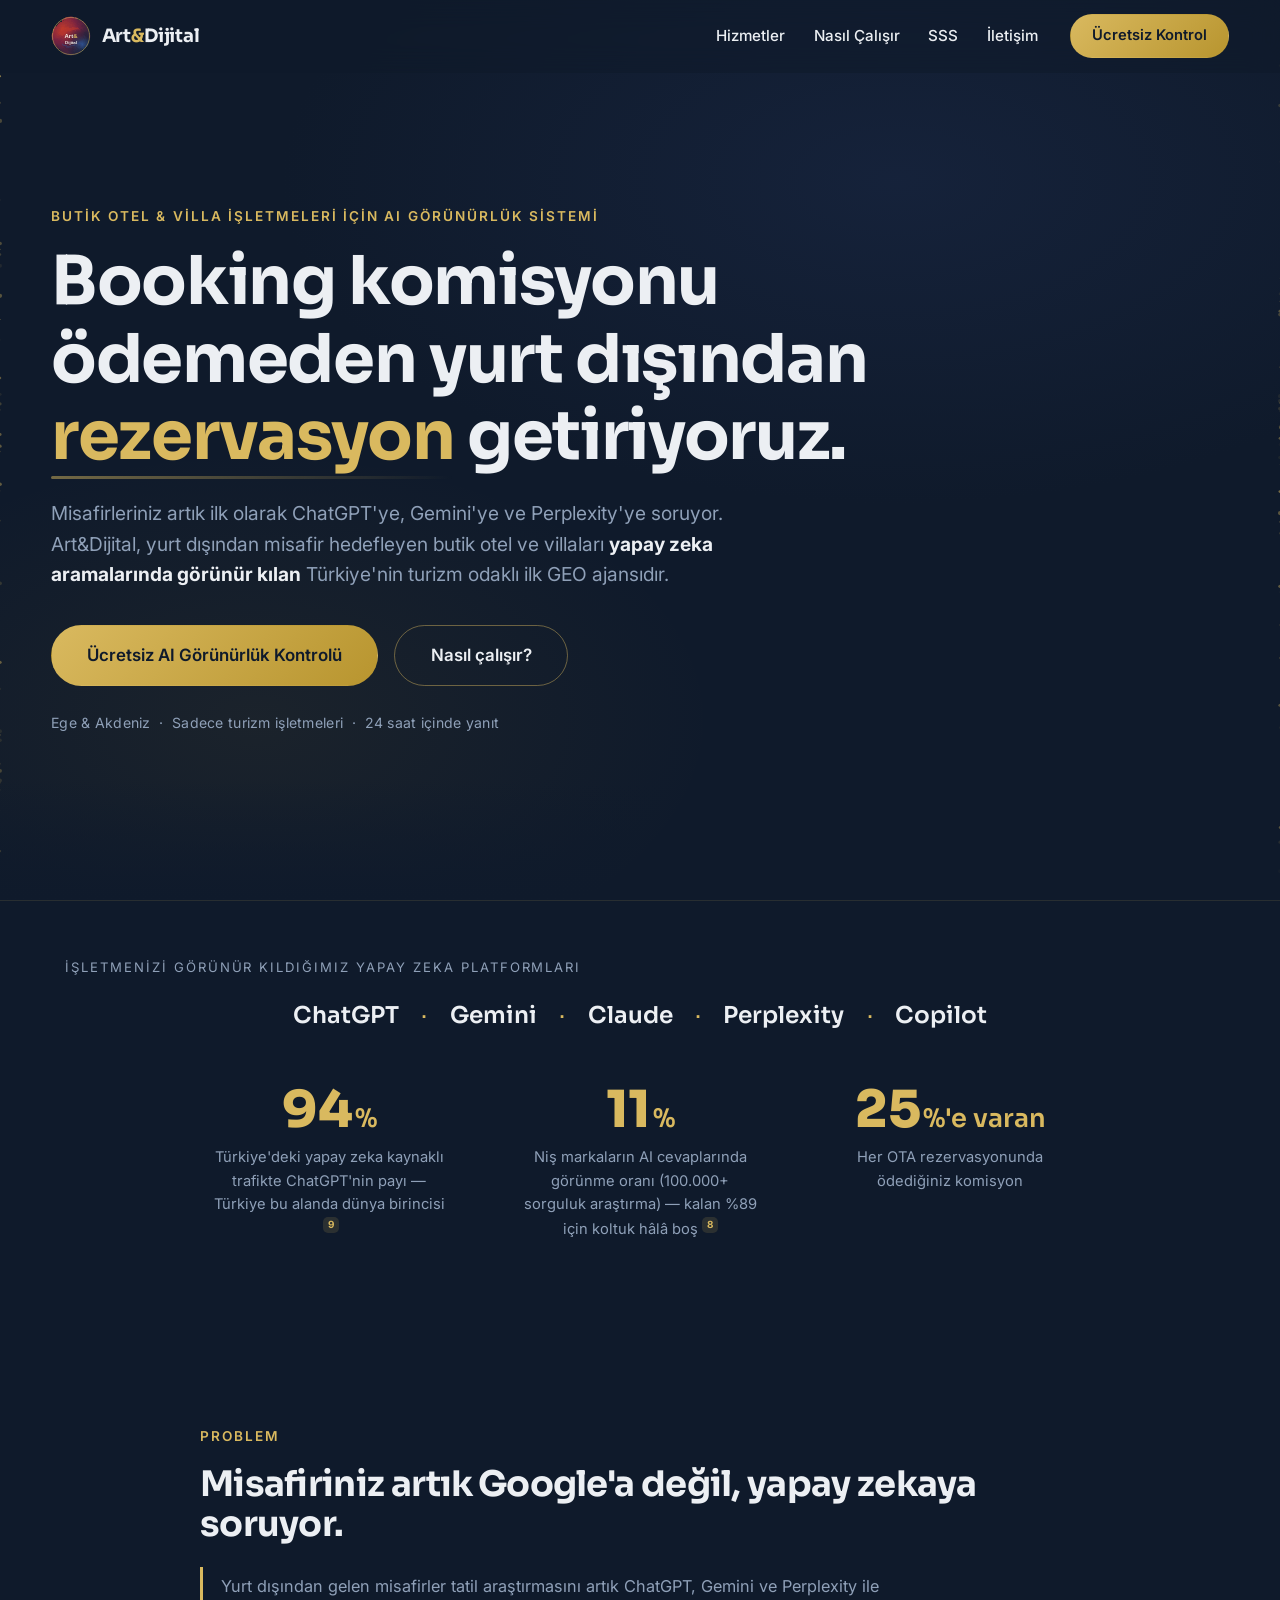
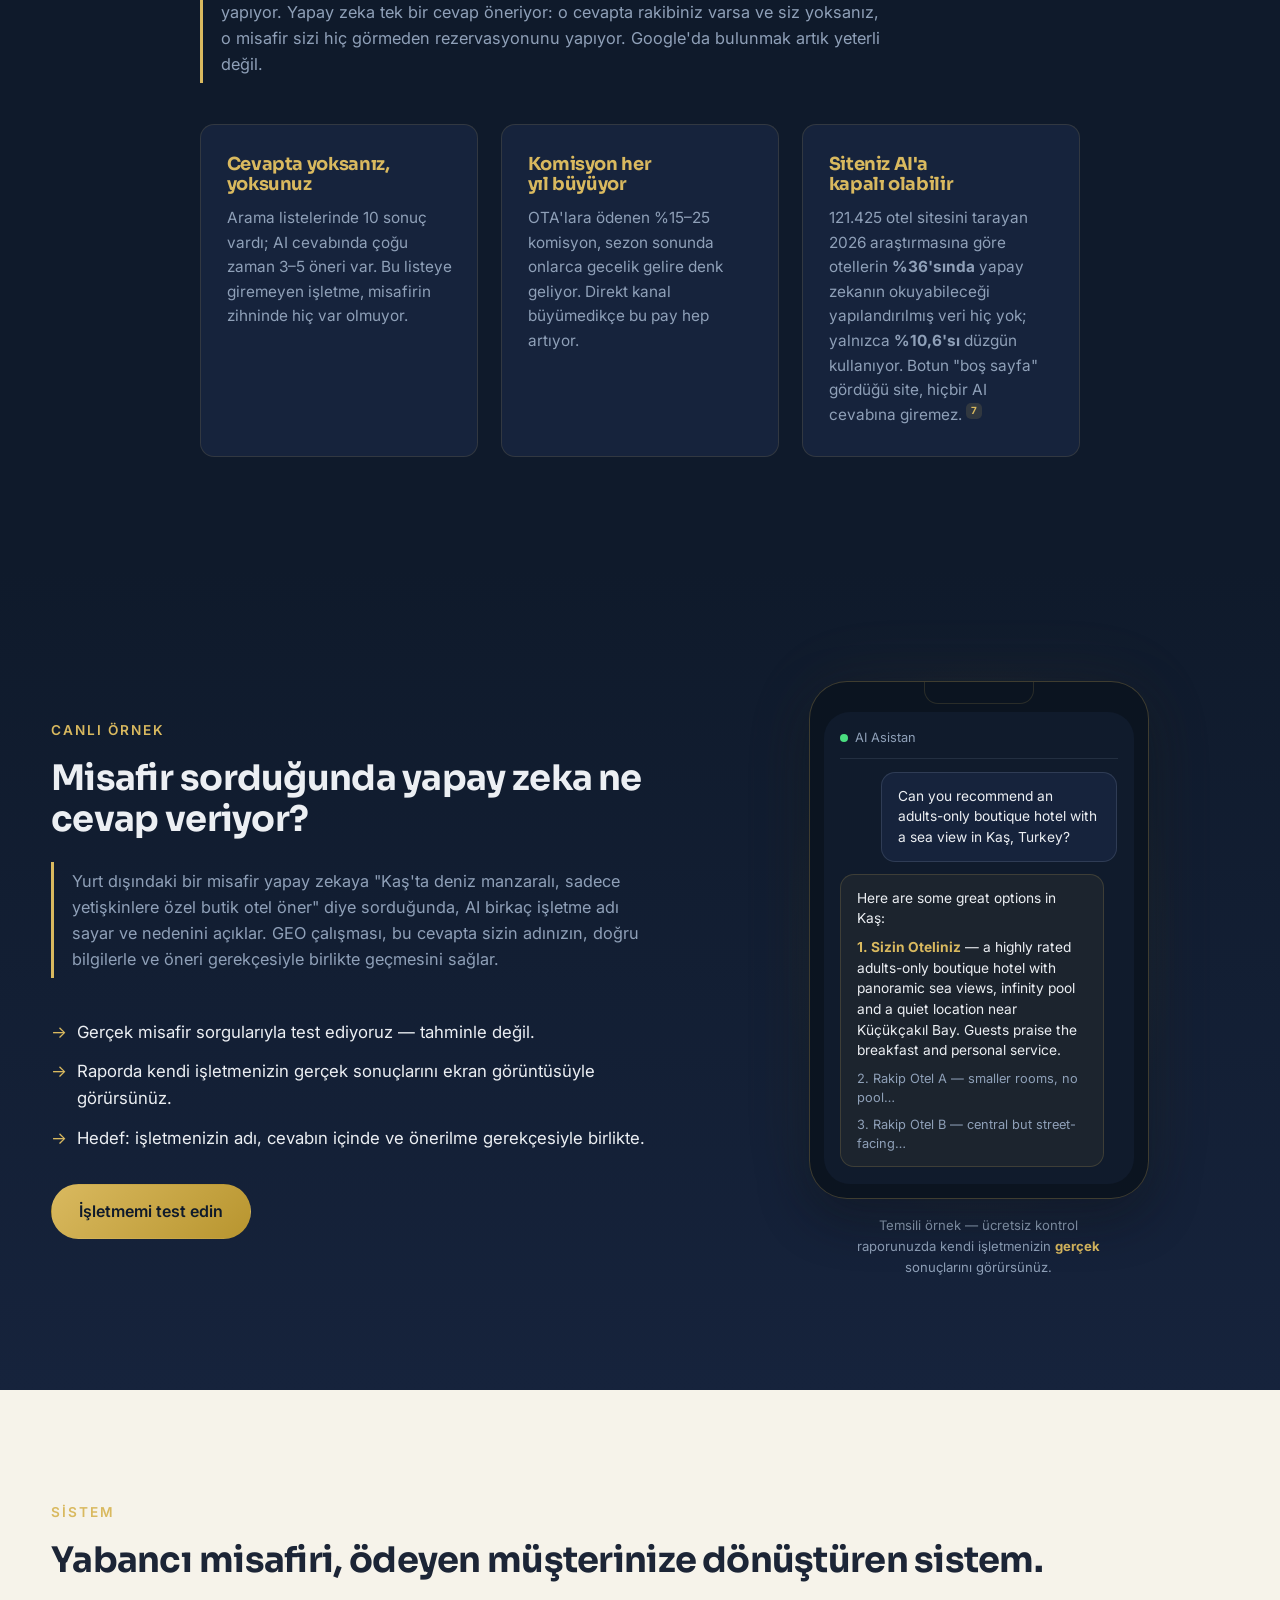
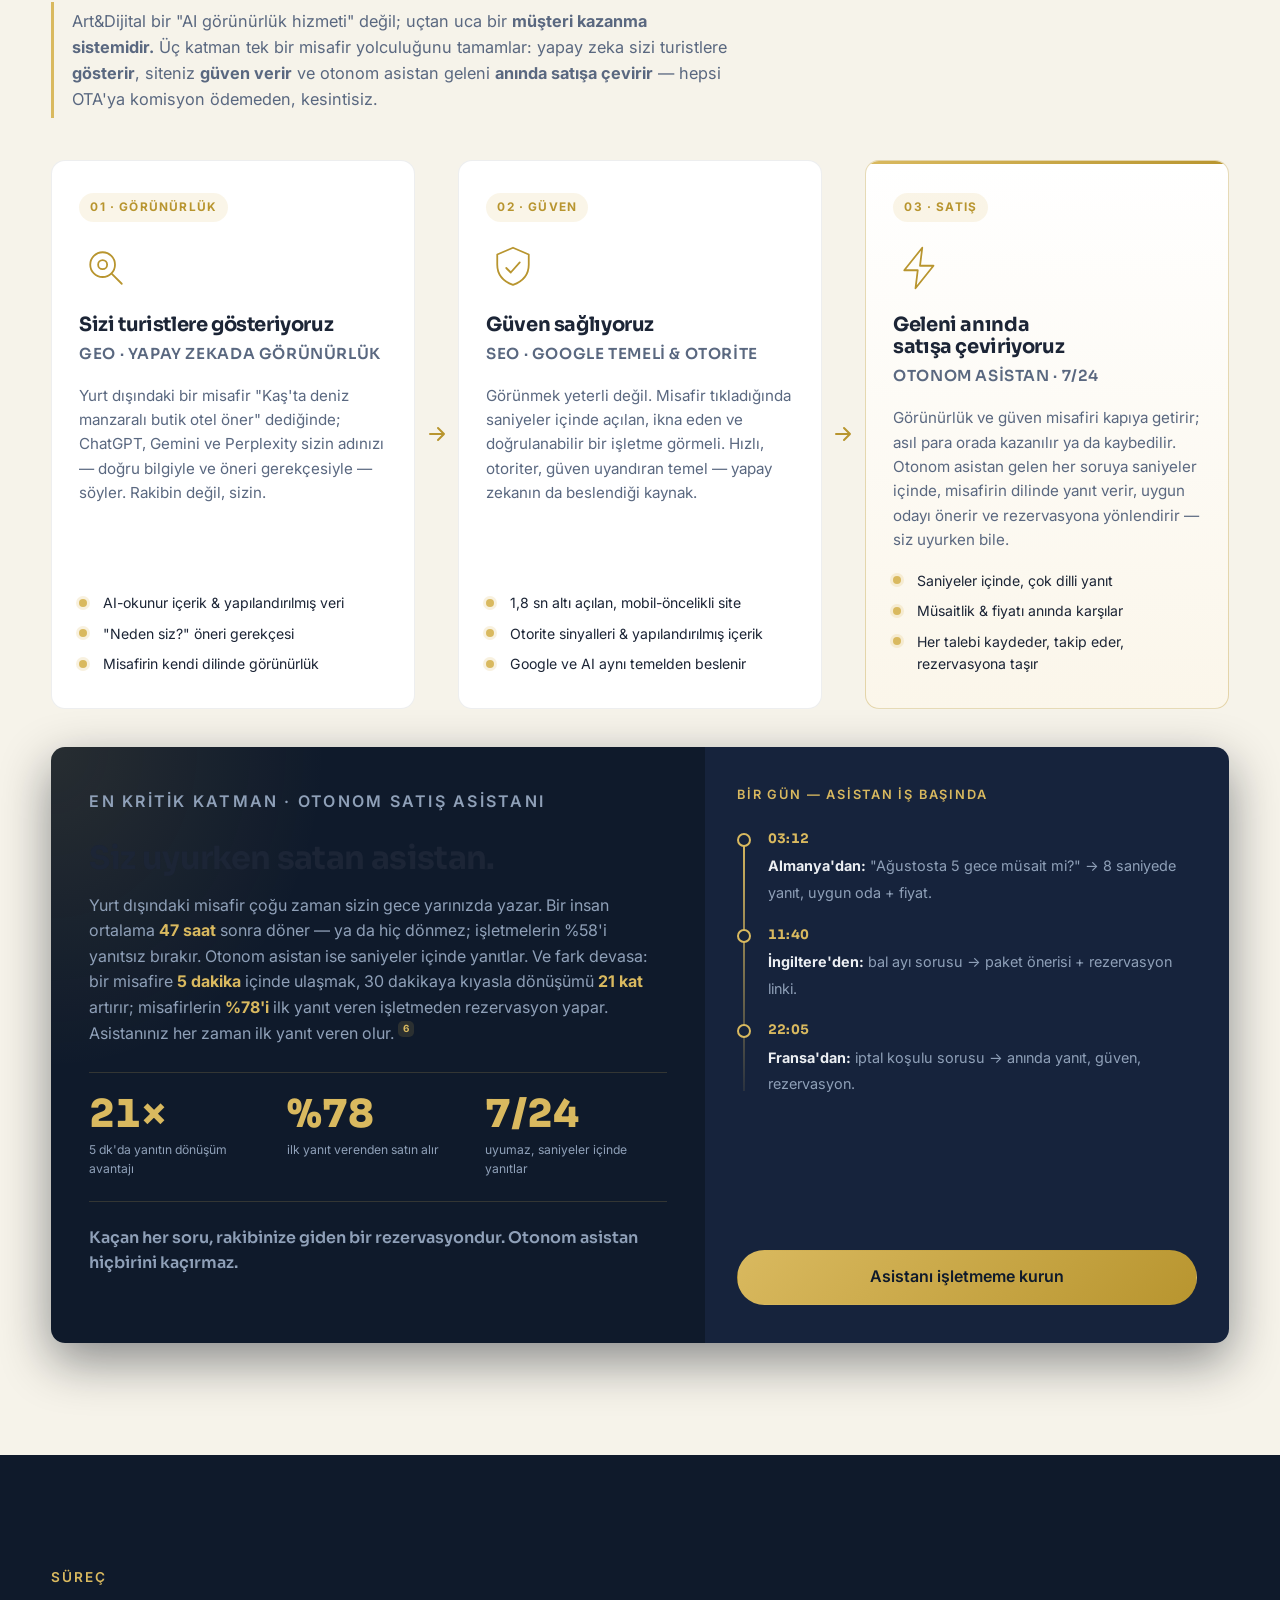
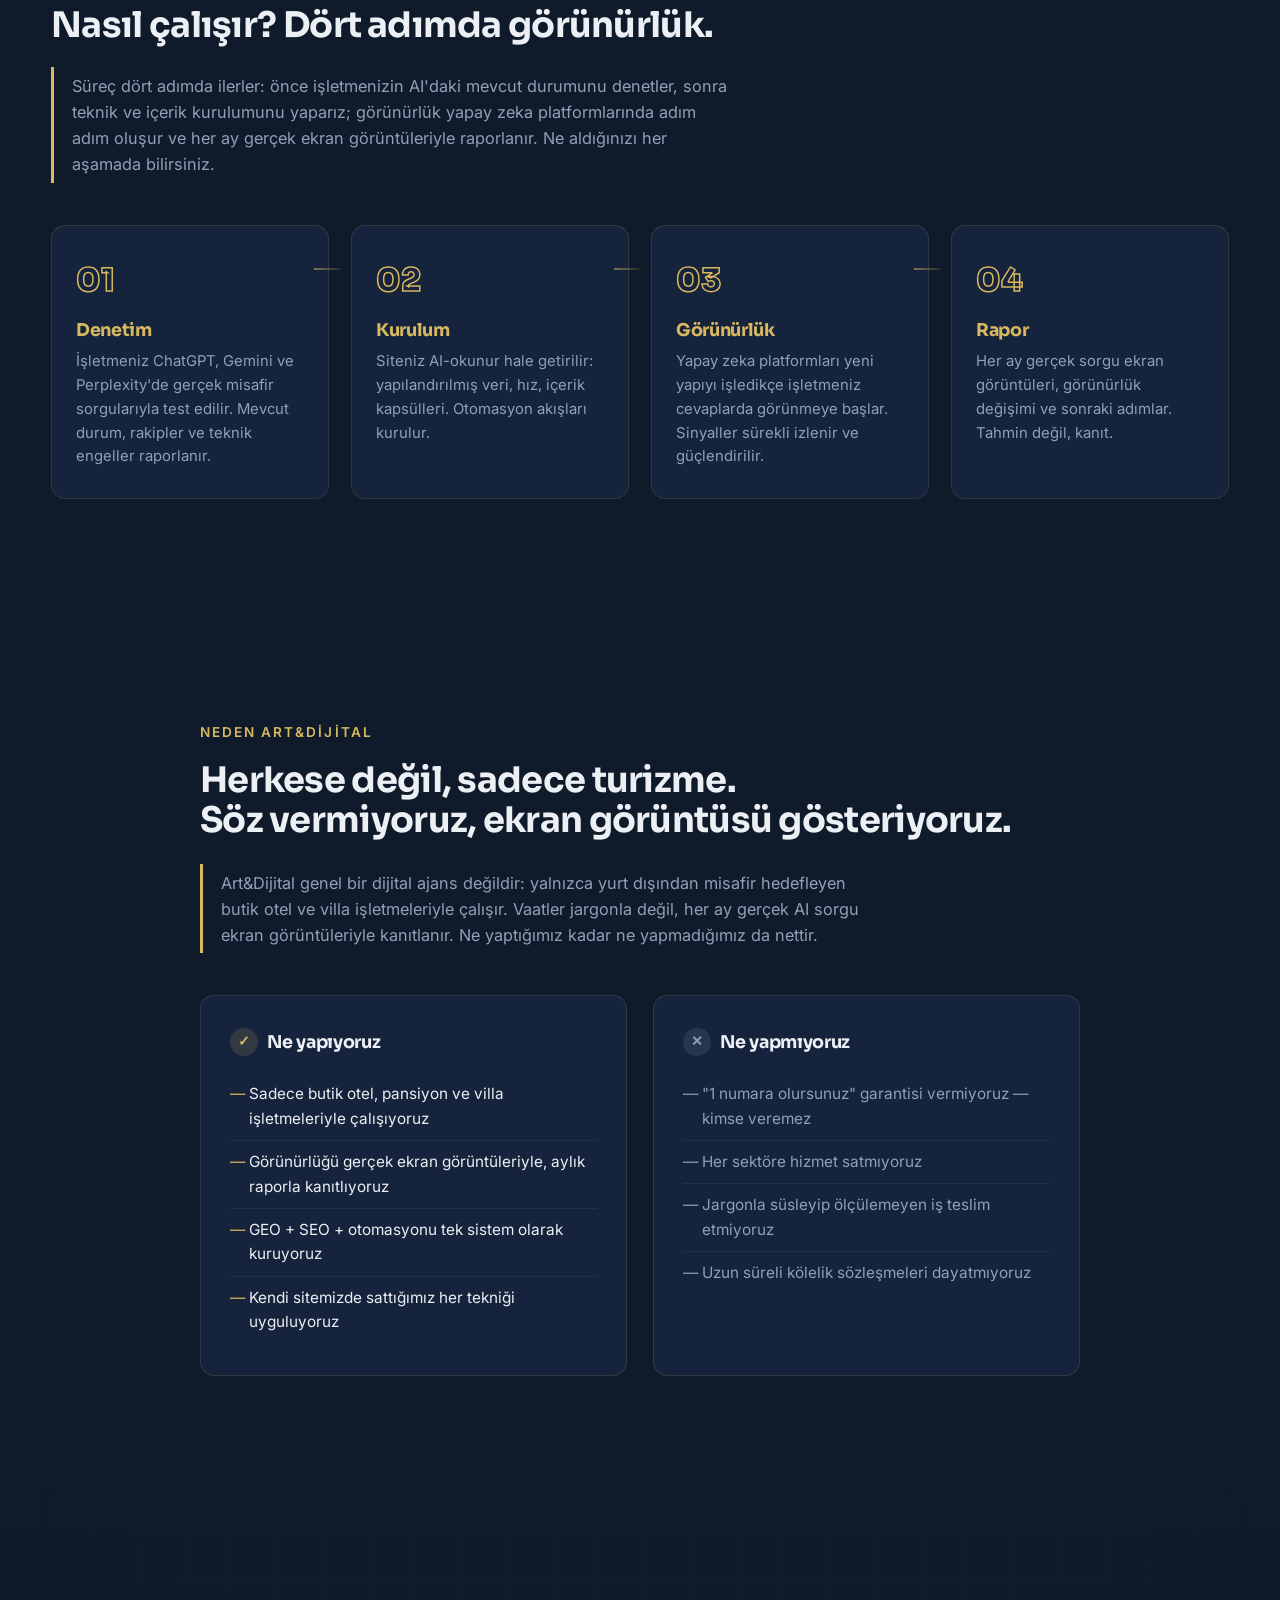
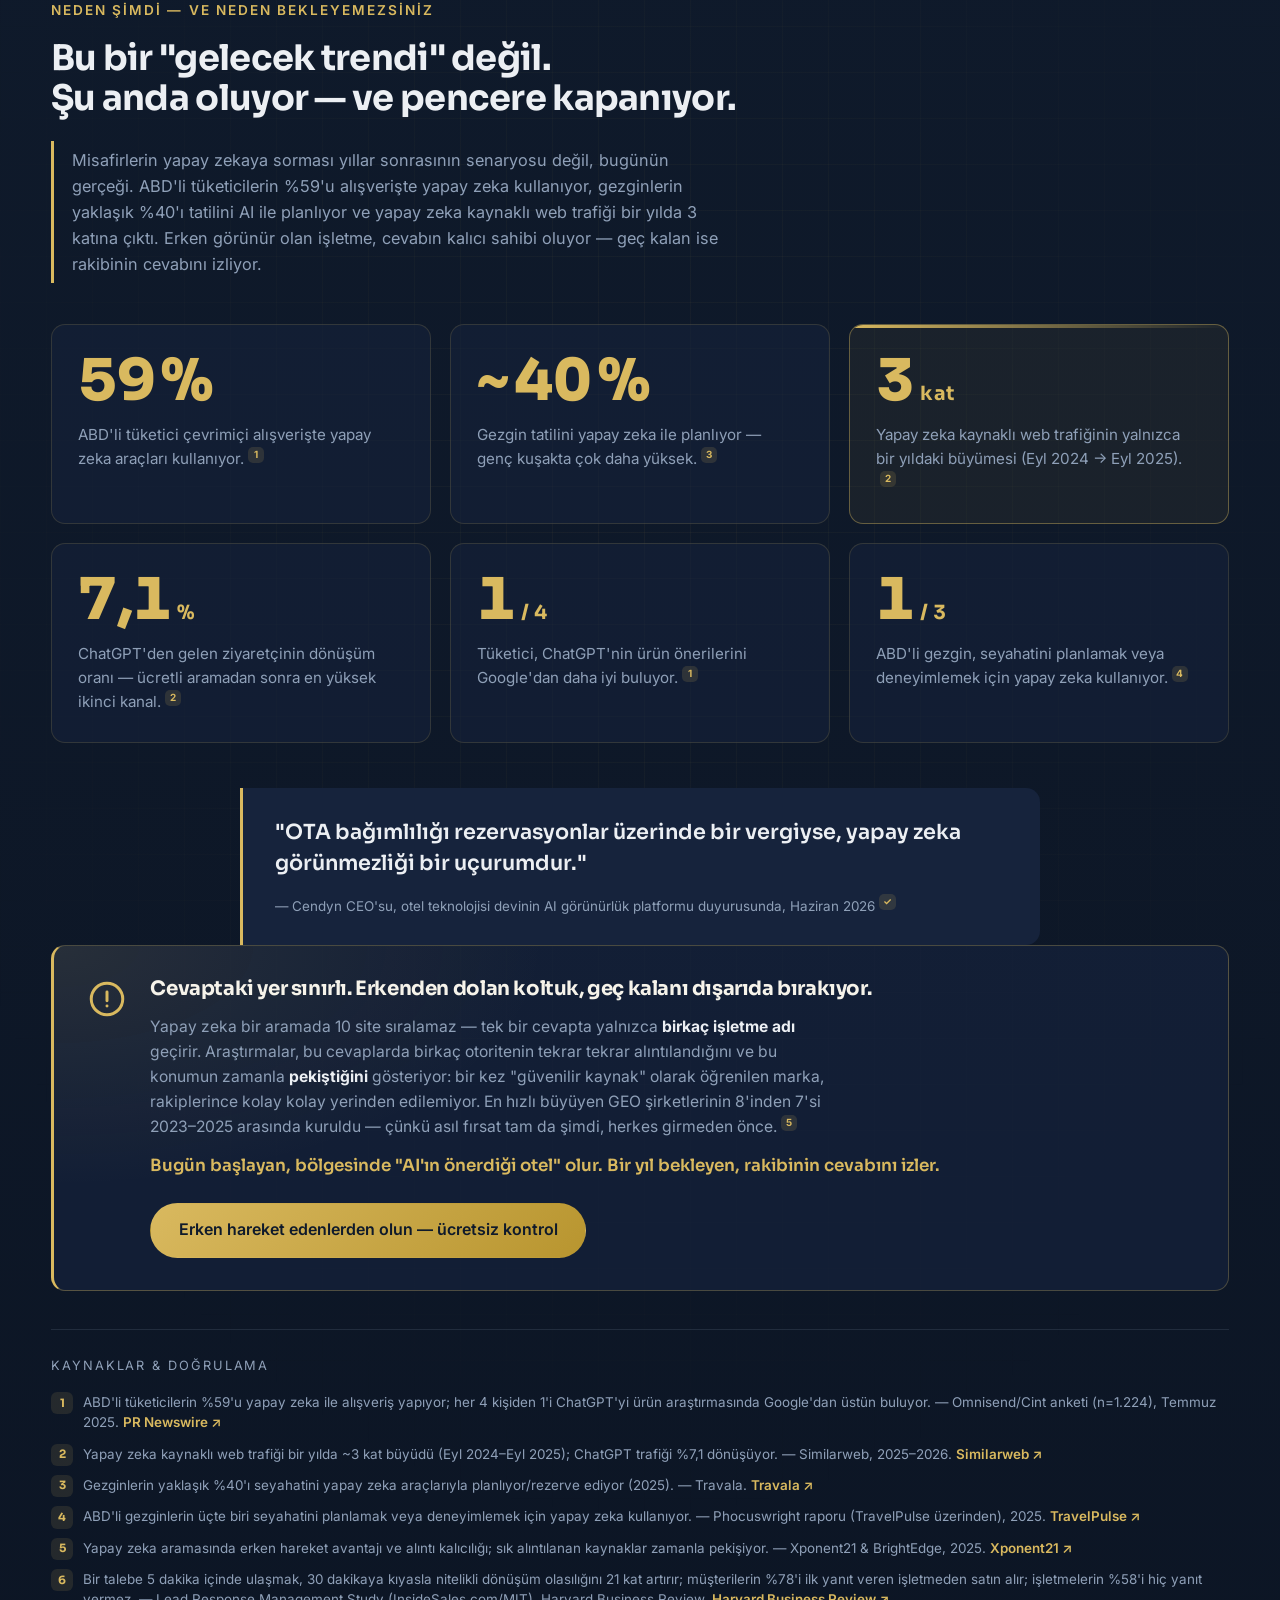
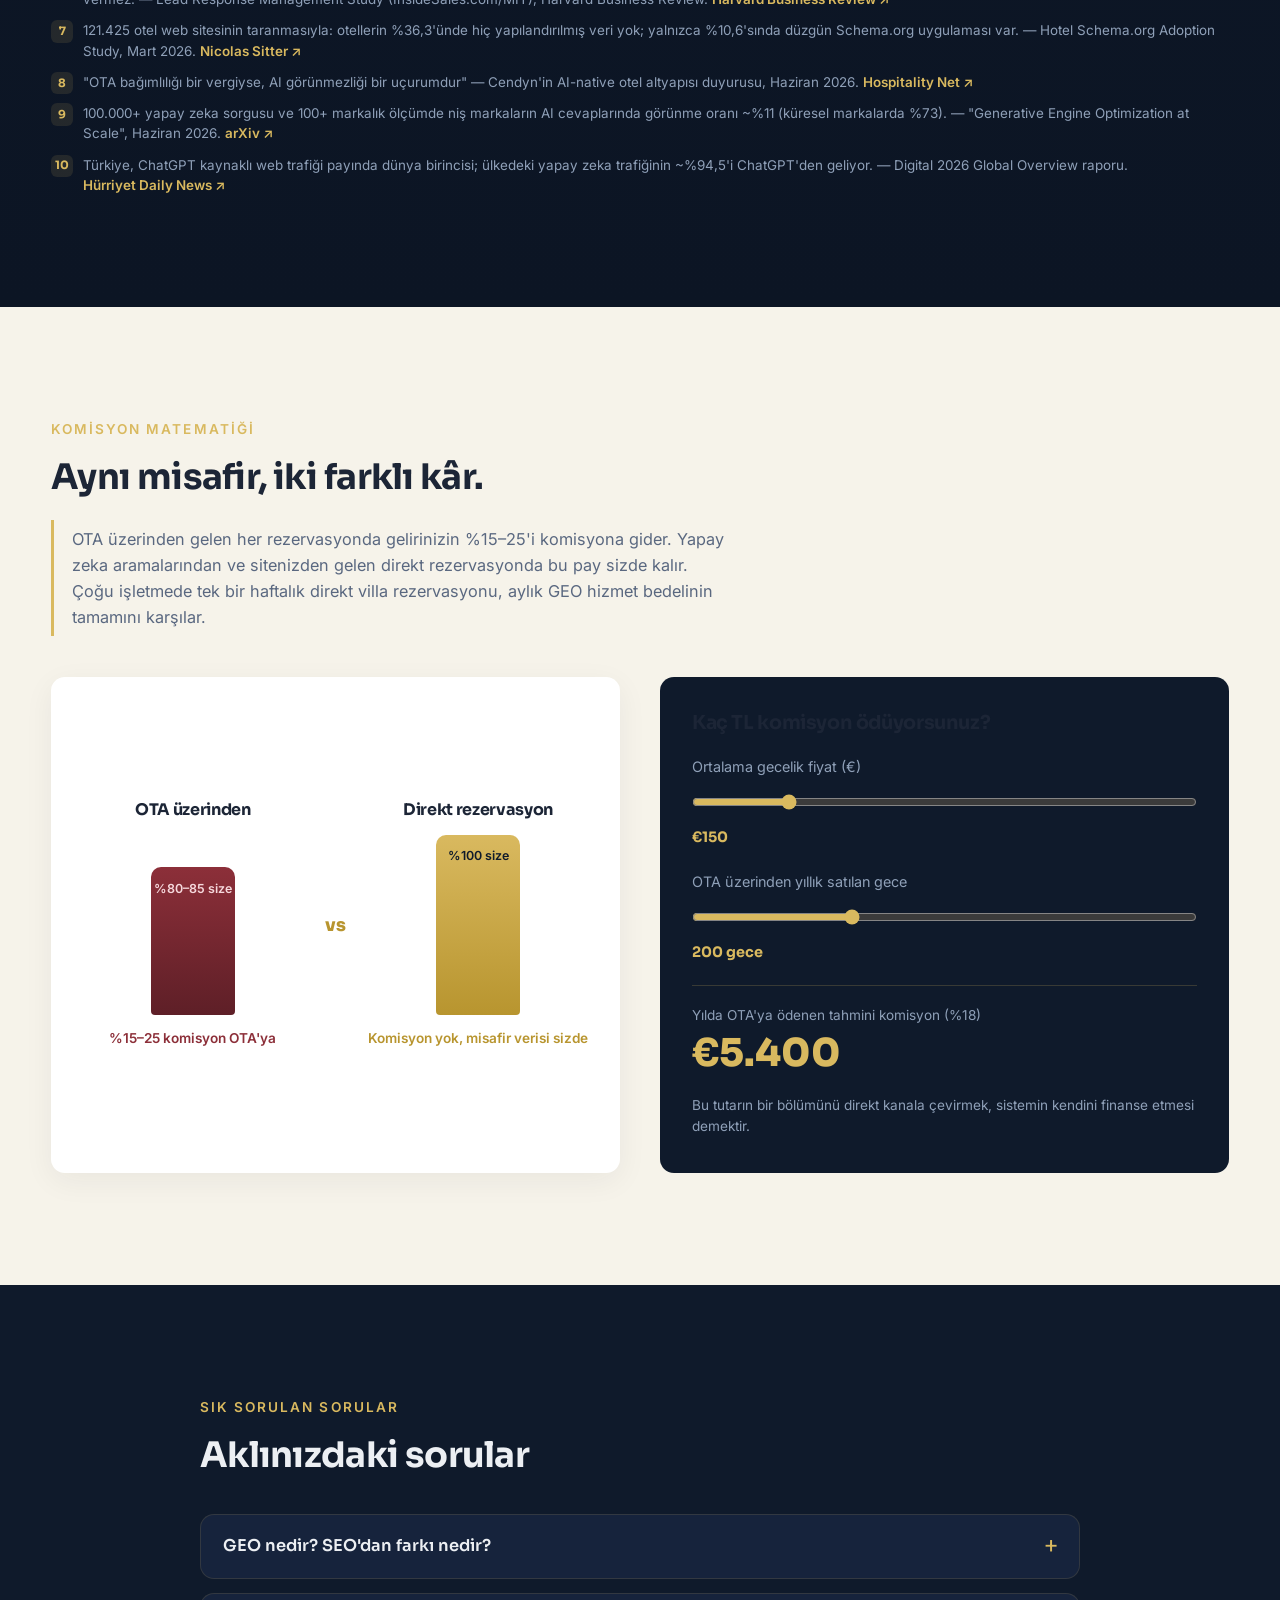
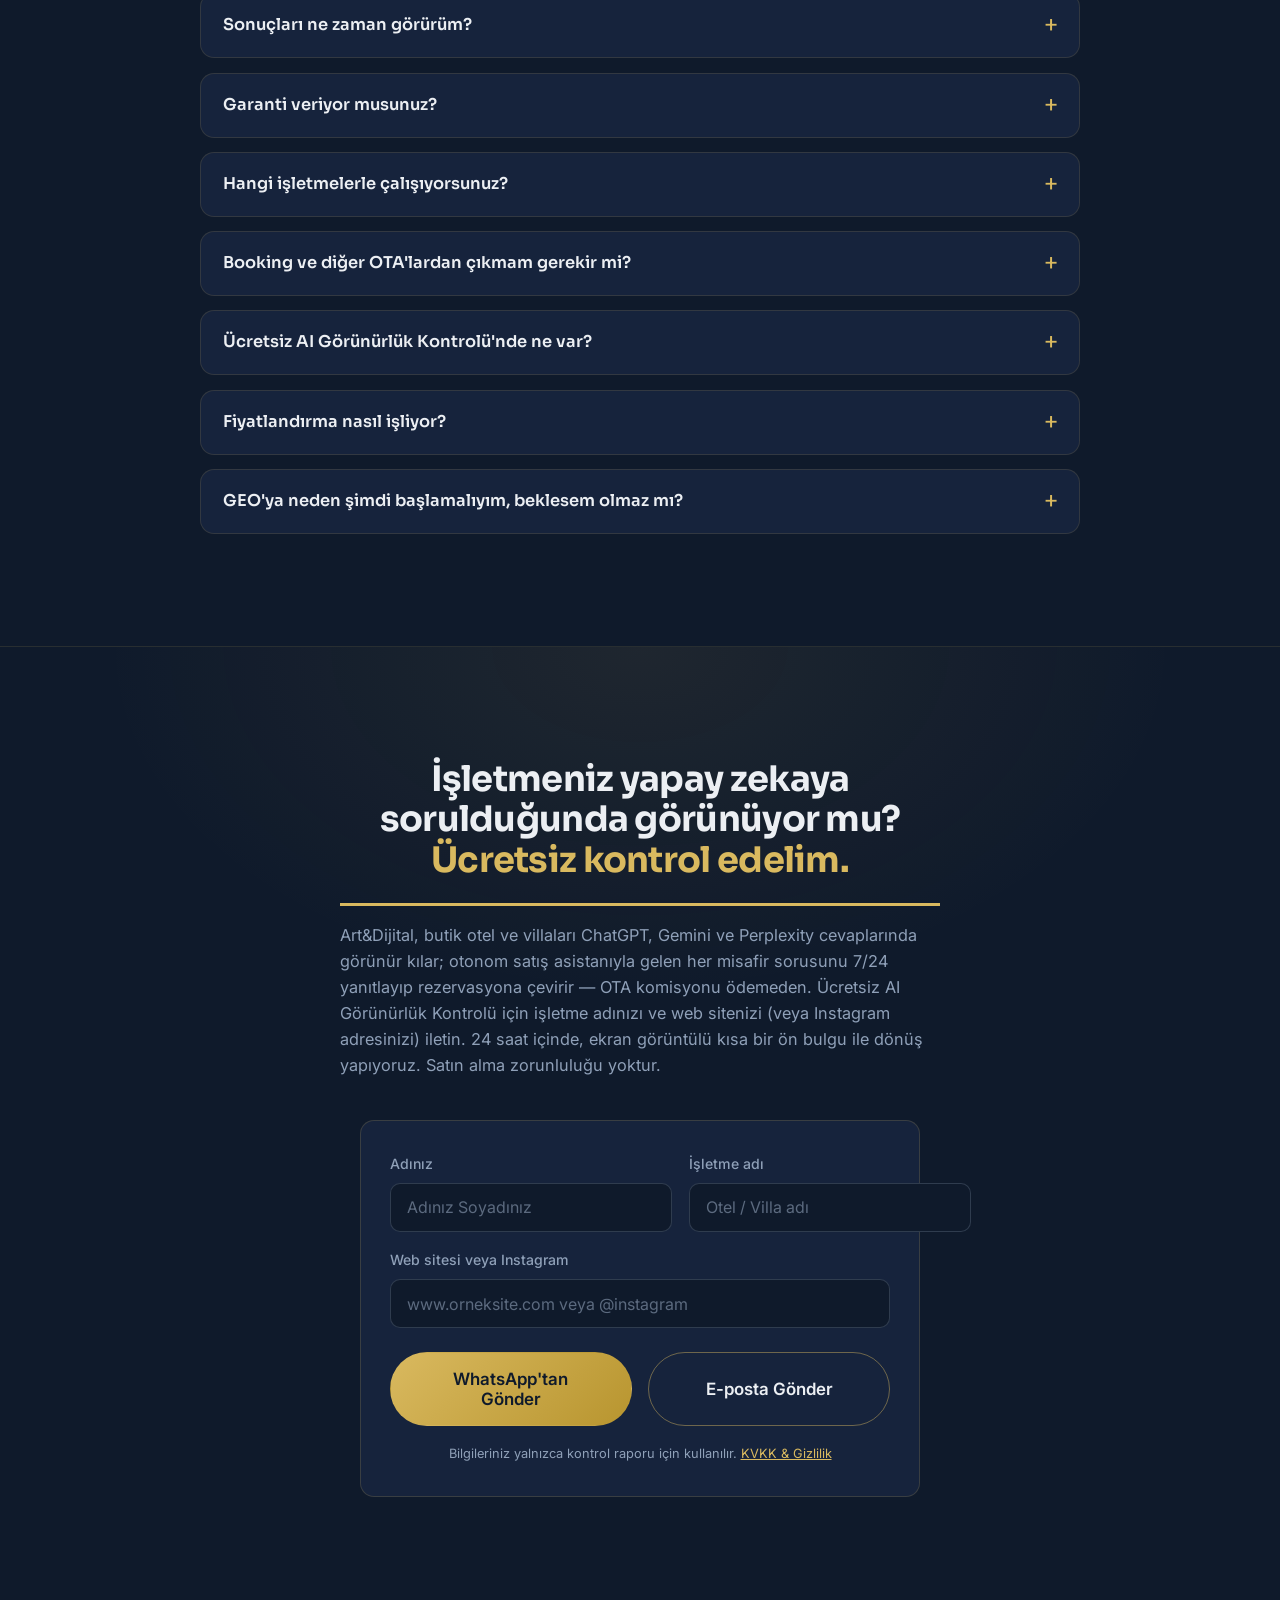
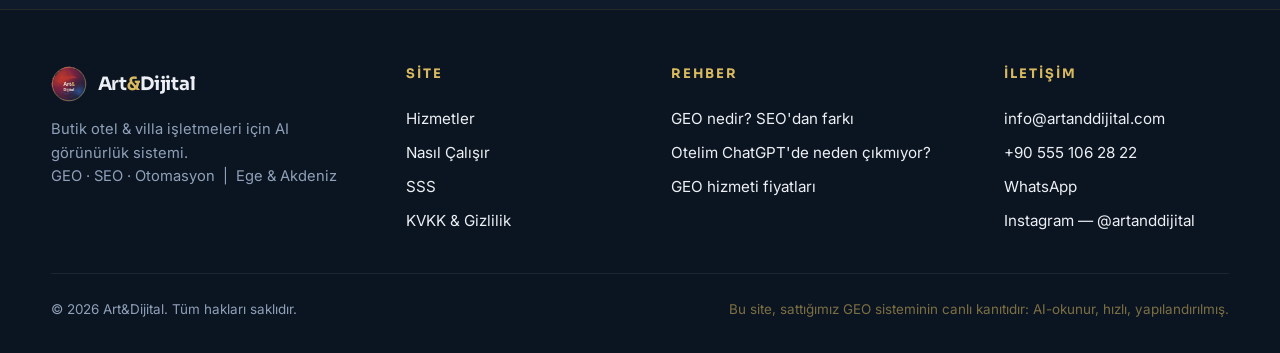
==== commit 90ea2217: "Add files via upload" ====
--- a/index.html
+++ b/index.html
@@ -1,6 +1,14 @@
 <!DOCTYPE html>
 <html lang="tr">
 <head>
+  <!-- Google tag (gtag.js) -->
+  <script async src="https://www.googletagmanager.com/gtag/js?id=G-L729SKS7PR"></script>
+  <script>
+    window.dataLayer = window.dataLayer || [];
+    function gtag(){dataLayer.push(arguments);}
+    gtag('js', new Date());
+    gtag('config', 'G-L729SKS7PR');
+  </script>
   <meta charset="UTF-8">
   <meta name="viewport" content="width=device-width, initial-scale=1.0">
   <title>Art&amp;Dijital — Butik Oteller için AI Görünürlük (GEO) Ajansı</title>
@@ -8,7 +16,7 @@
   <meta name="keywords" content="GEO ajansı, Generative Engine Optimization, butik otel pazarlama, AI görünürlük, ChatGPT otel önerisi, otel SEO, direkt rezervasyon, OTA komisyonu, villa pazarlama, Ege, Akdeniz">
   <meta name="author" content="Art&Dijital">
   <meta name="robots" content="index, follow, max-image-preview:large, max-snippet:-1">
-  <link rel="canonical" href="https://www.artanddijital.com/">
+  <link rel="canonical" href="https://artanddijital.com/">
 
   <!-- Open Graph -->
   <meta property="og:type" content="website">
@@ -16,7 +24,7 @@
   <meta property="og:locale" content="tr_TR">
   <meta property="og:title" content="Art&Dijital — Butik Oteller için AI Görünürlük (GEO) Ajansı">
   <meta property="og:description" content="Misafirleriniz artık ilk olarak yapay zekaya soruyor. Butik otel ve villanızı ChatGPT, Gemini ve Perplexity cevaplarında görünür kılıyoruz. Ücretsiz AI görünürlük kontrolü.">
-  <meta property="og:url" content="https://www.artanddijital.com/">
+  <meta property="og:url" content="https://artanddijital.com/">
   <meta name="twitter:card" content="summary">
   <meta name="twitter:title" content="Art&Dijital — Butik Oteller için AI Görünürlük (GEO) Ajansı">
   <meta name="twitter:description" content="Butik otel ve villanızı yapay zeka aramalarında görünür kılıyoruz. Ege & Akdeniz. Ücretsiz AI görünürlük kontrolü.">
@@ -35,13 +43,13 @@
   {
     "@context": "https://schema.org",
     "@type": "ProfessionalService",
-    "@id": "https://www.artanddijital.com/#organization",
+    "@id": "https://artanddijital.com/#organization",
     "name": "Art&Dijital",
     "alternateName": ["Art & Dijital", "Art and Dijital", "artanddijital"],
     "description": "Art&Dijital, yurt dışından misafir hedefleyen butik otel ve villa işletmelerini ChatGPT, Gemini, Claude ve Perplexity gibi yapay zeka aramalarında görünür kılan, Türkiye'nin turizm odaklı ilk GEO (Generative Engine Optimization) ajansıdır. GEO, SEO ve n8n otomasyon hizmetleriyle OTA komisyonuna bağımlılığı azaltıp direkt rezervasyonu artırır.",
     "slogan": "Misafirleriniz artık ilk olarak yapay zekaya soruyor. Cevapta siz olun.",
-    "url": "https://www.artanddijital.com/",
-    "logo": "https://www.artanddijital.com/assets/logo.svg",
+    "url": "https://artanddijital.com/",
+    "logo": "https://artanddijital.com/assets/logo.svg",
     "email": "info@artanddijital.com",
     "telephone": "+905551062822",
     "knowsLanguage": ["tr", "en"],
@@ -105,12 +113,12 @@
   {
     "@context": "https://schema.org",
     "@type": "WebSite",
-    "@id": "https://www.artanddijital.com/#website",
-    "url": "https://www.artanddijital.com/",
+    "@id": "https://artanddijital.com/#website",
+    "url": "https://artanddijital.com/",
     "name": "Art&Dijital",
     "description": "Butik otel ve villa işletmeleri için AI görünürlük sistemi — GEO · SEO · Otomasyon",
     "inLanguage": "tr",
-    "publisher": { "@id": "https://www.artanddijital.com/#organization" }
+    "publisher": { "@id": "https://artanddijital.com/#organization" }
   }
   </script>
   <script type="application/ld+json">
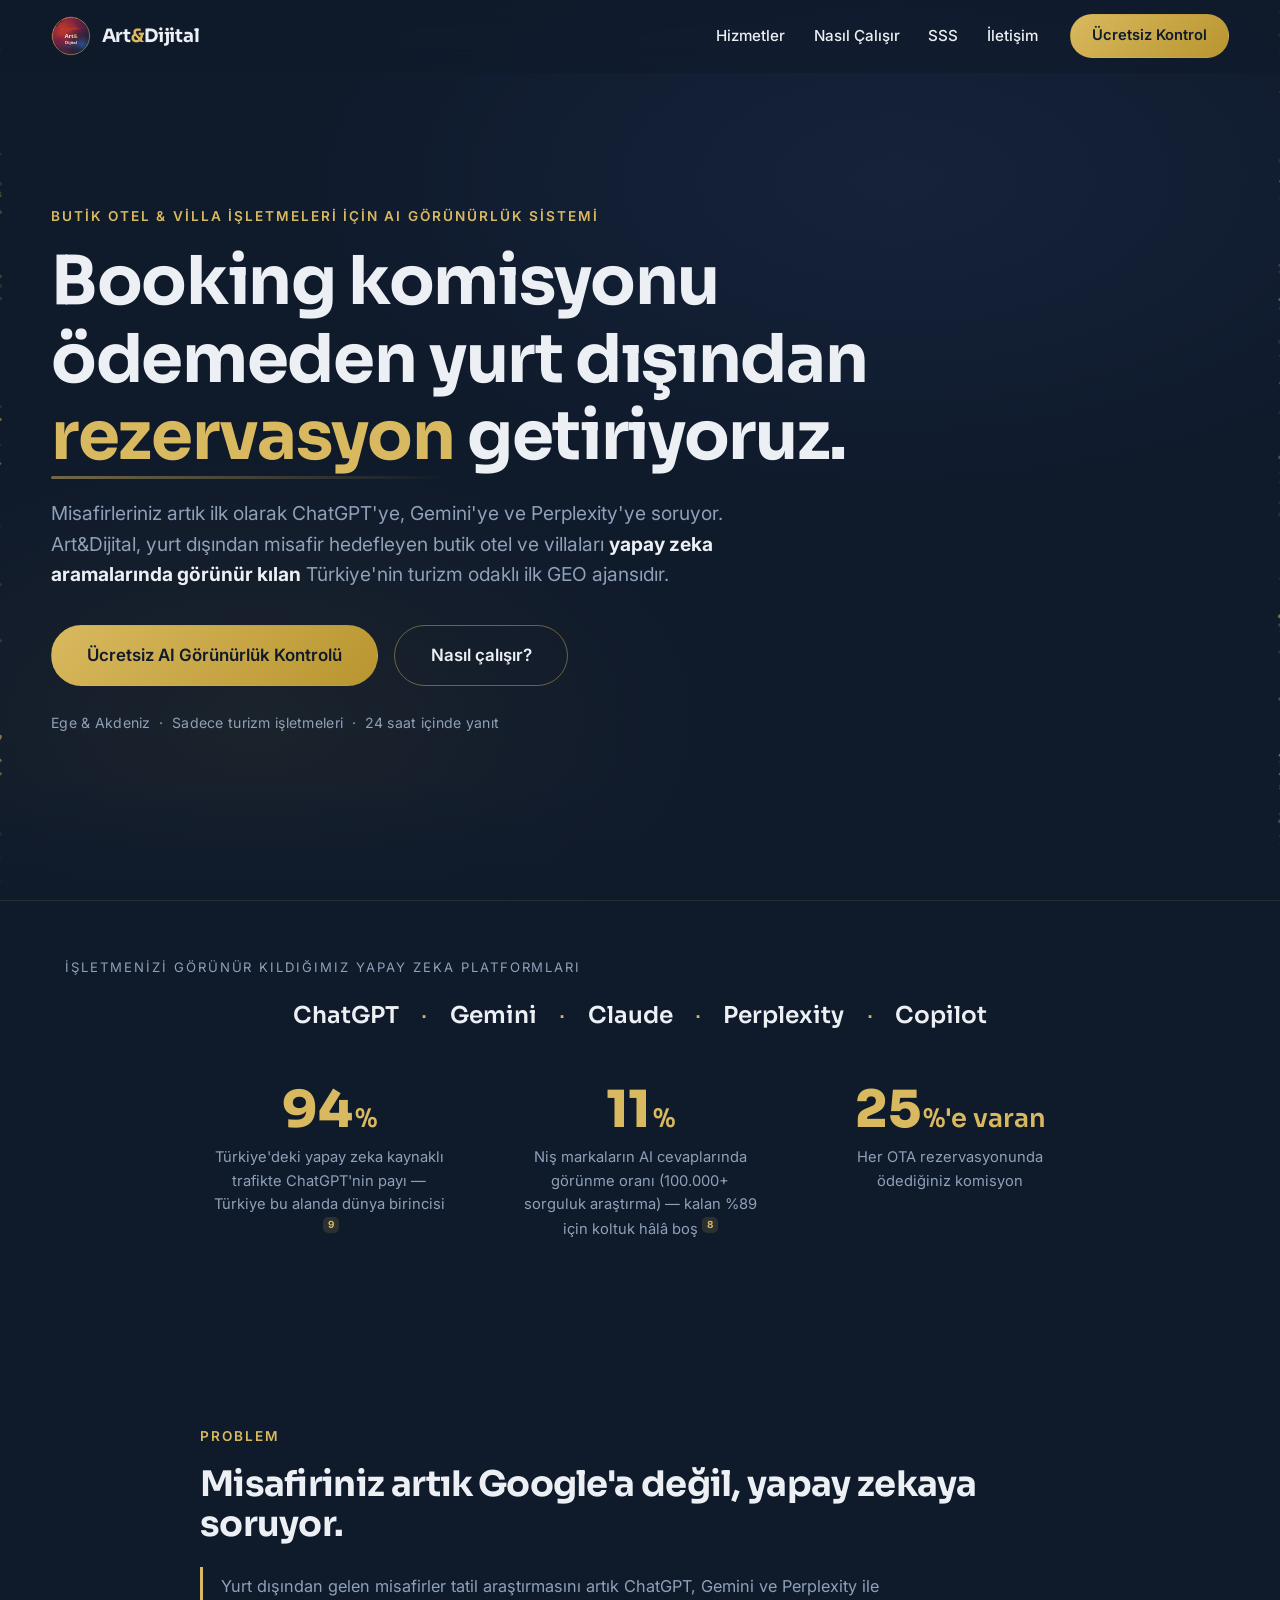
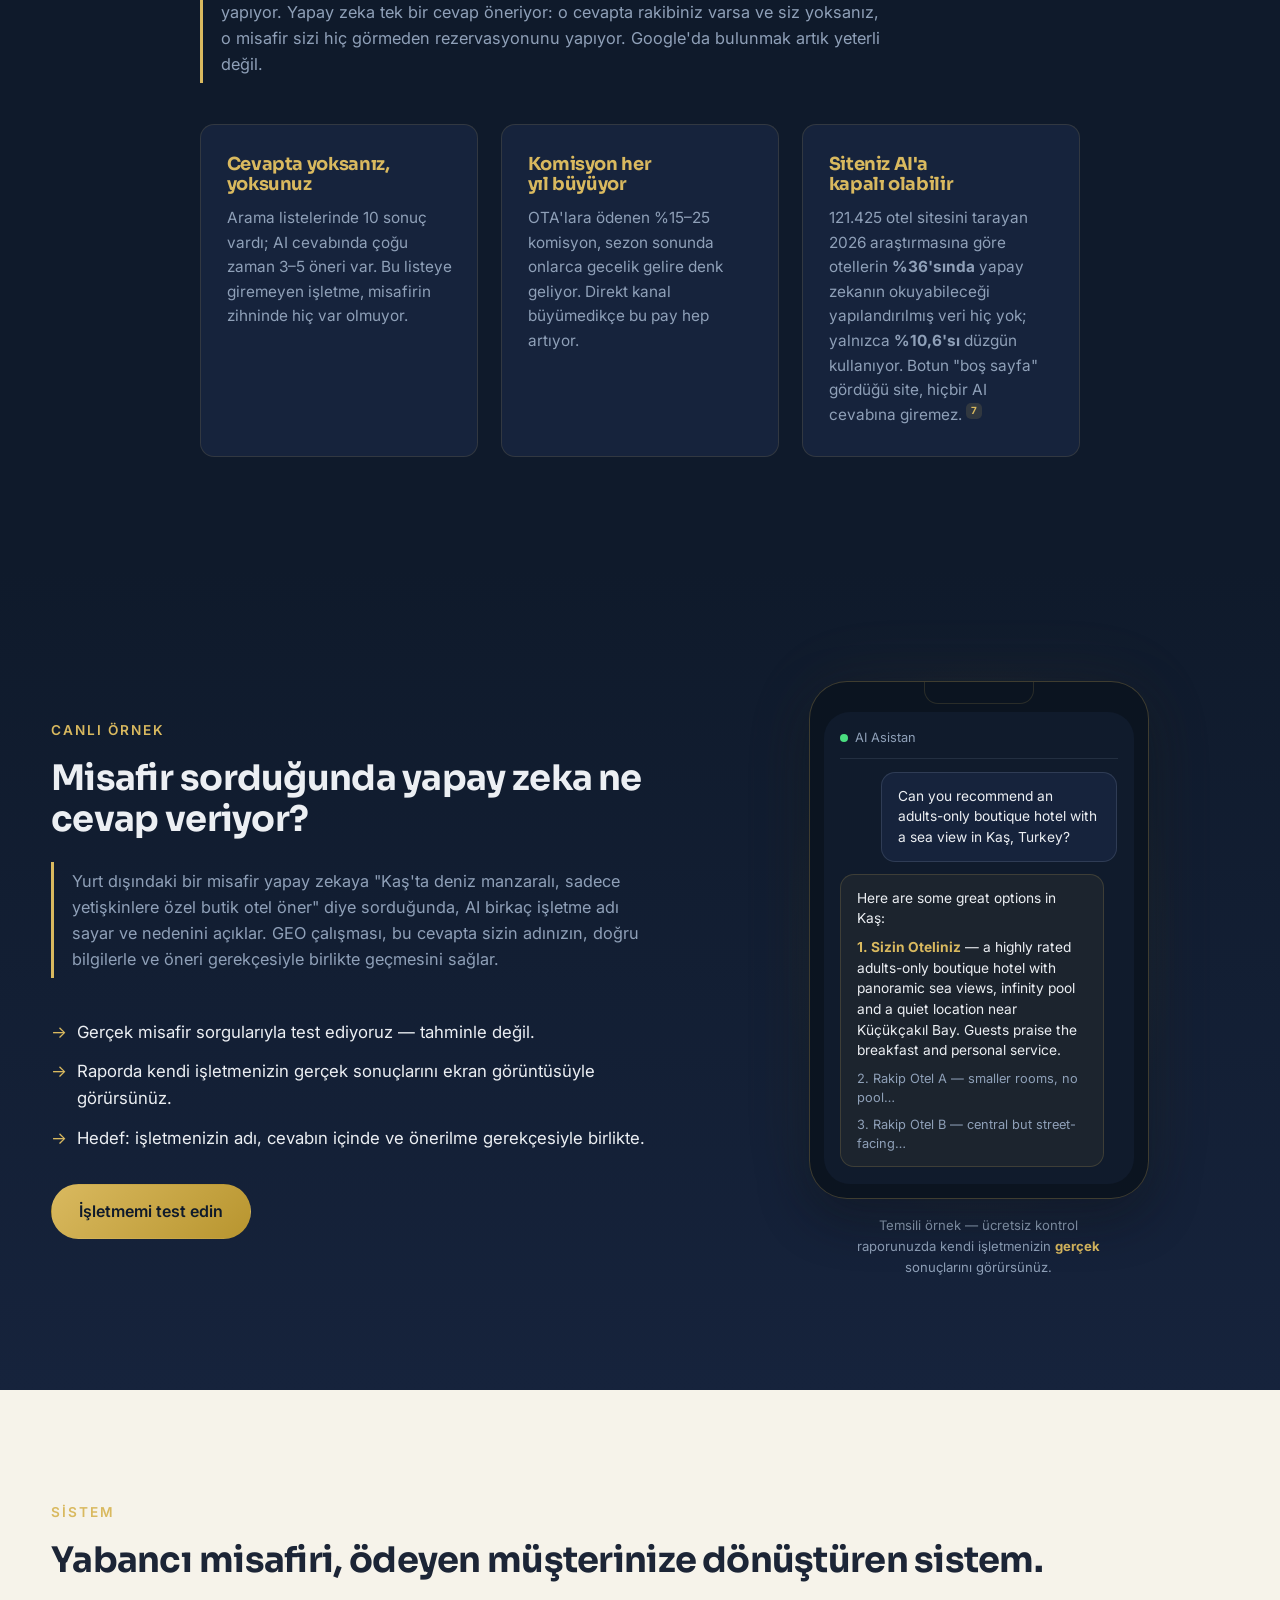
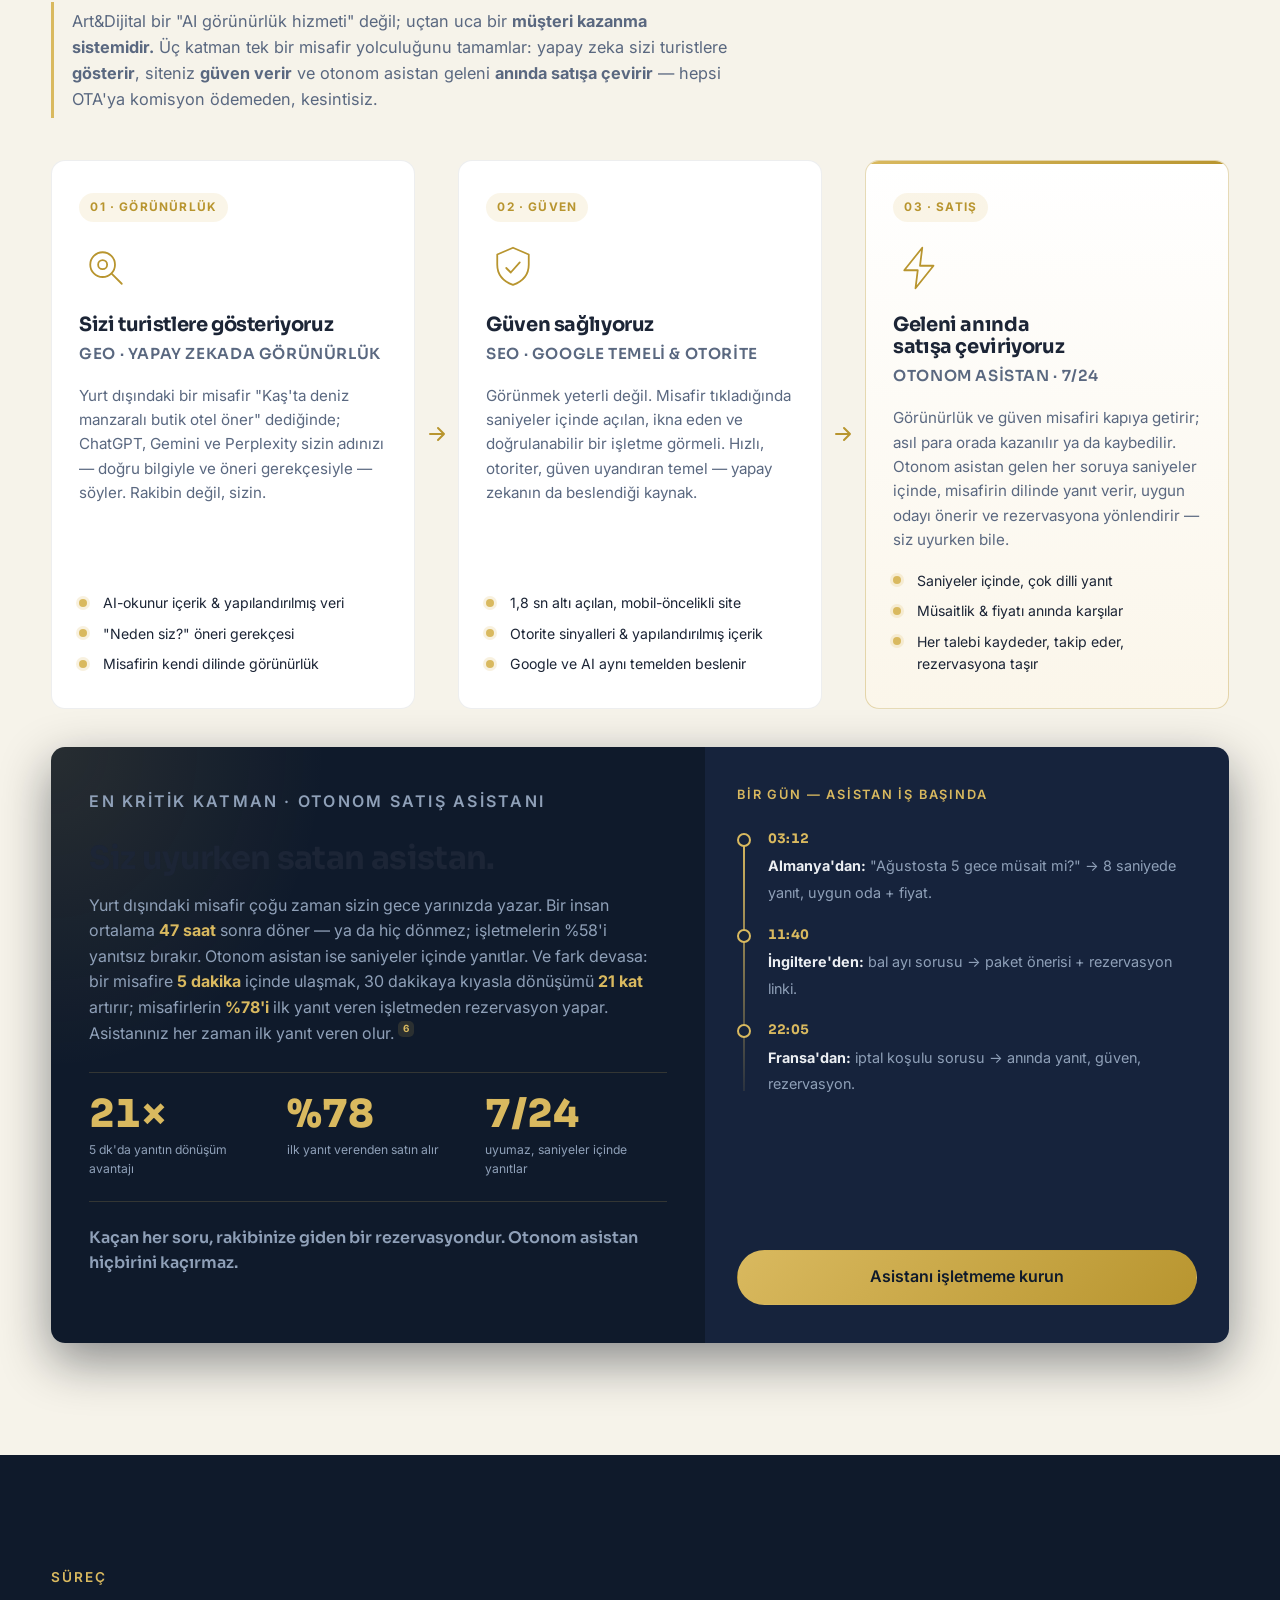
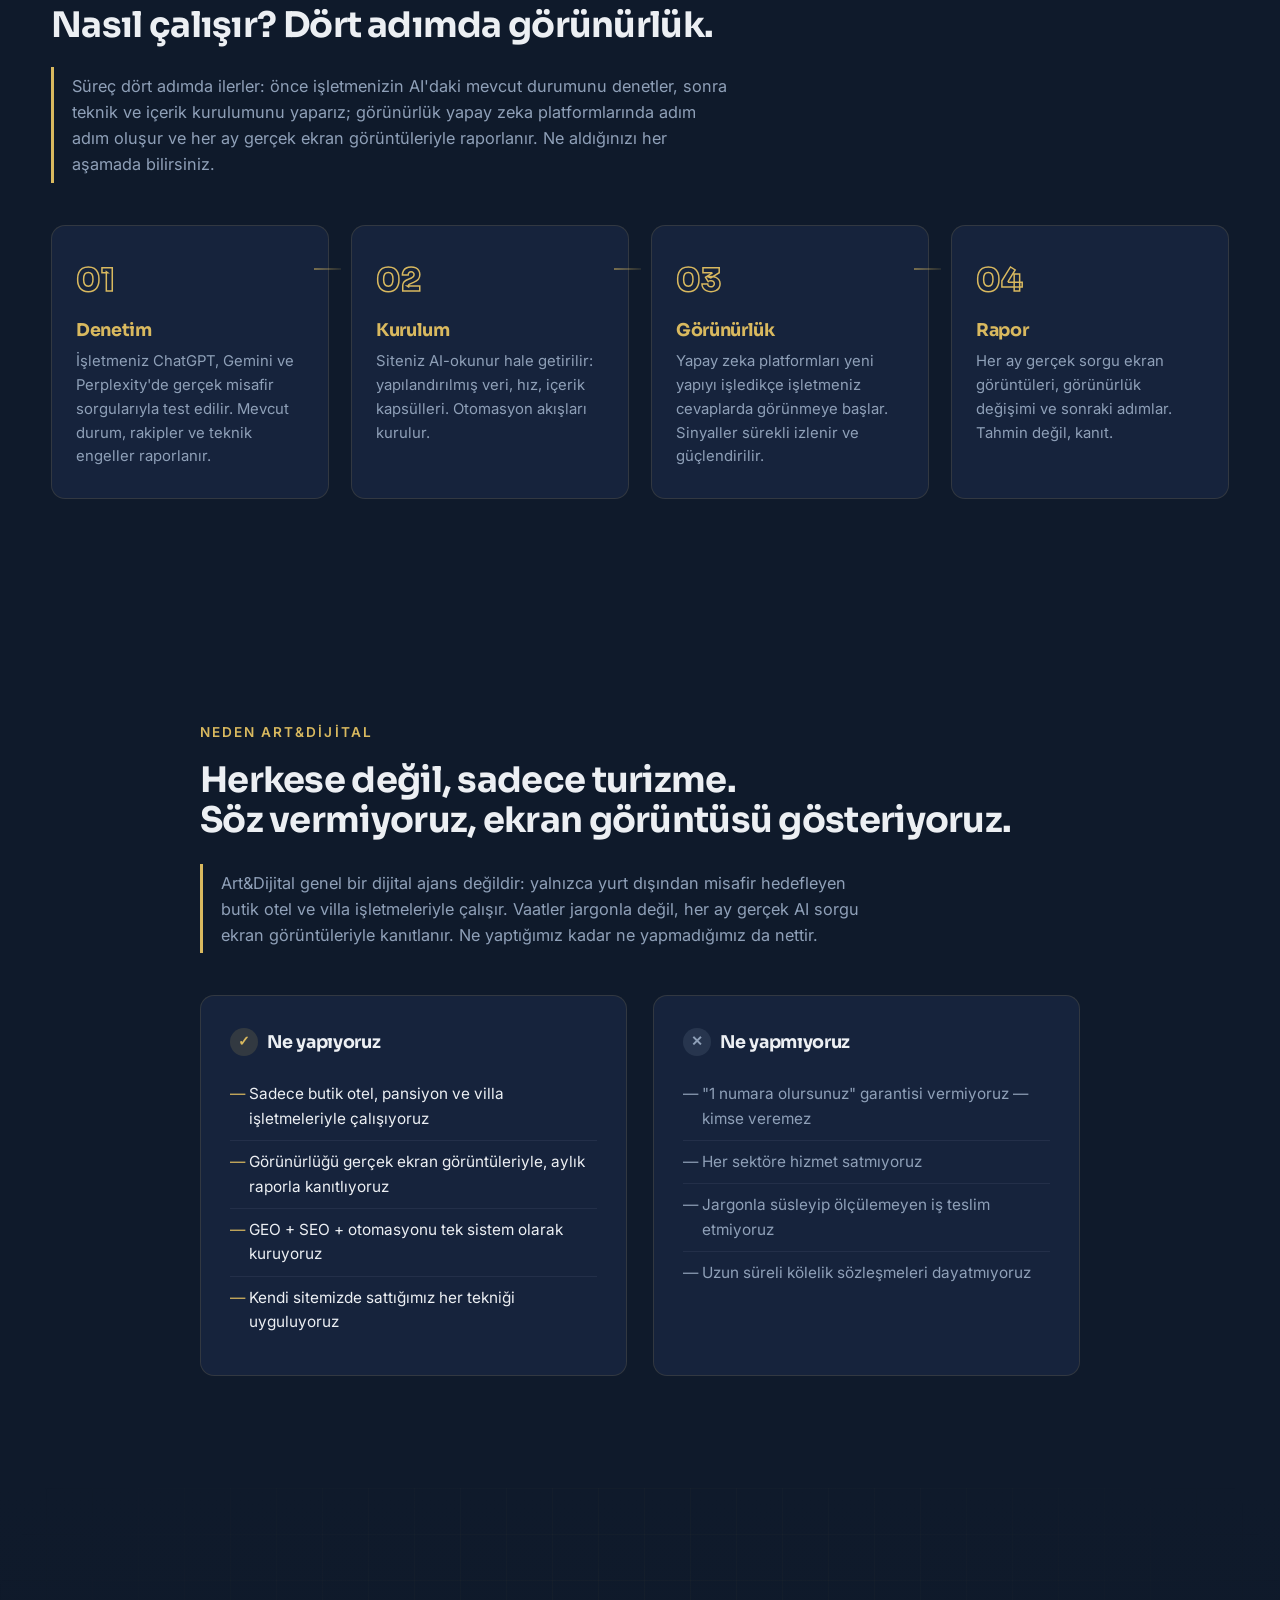
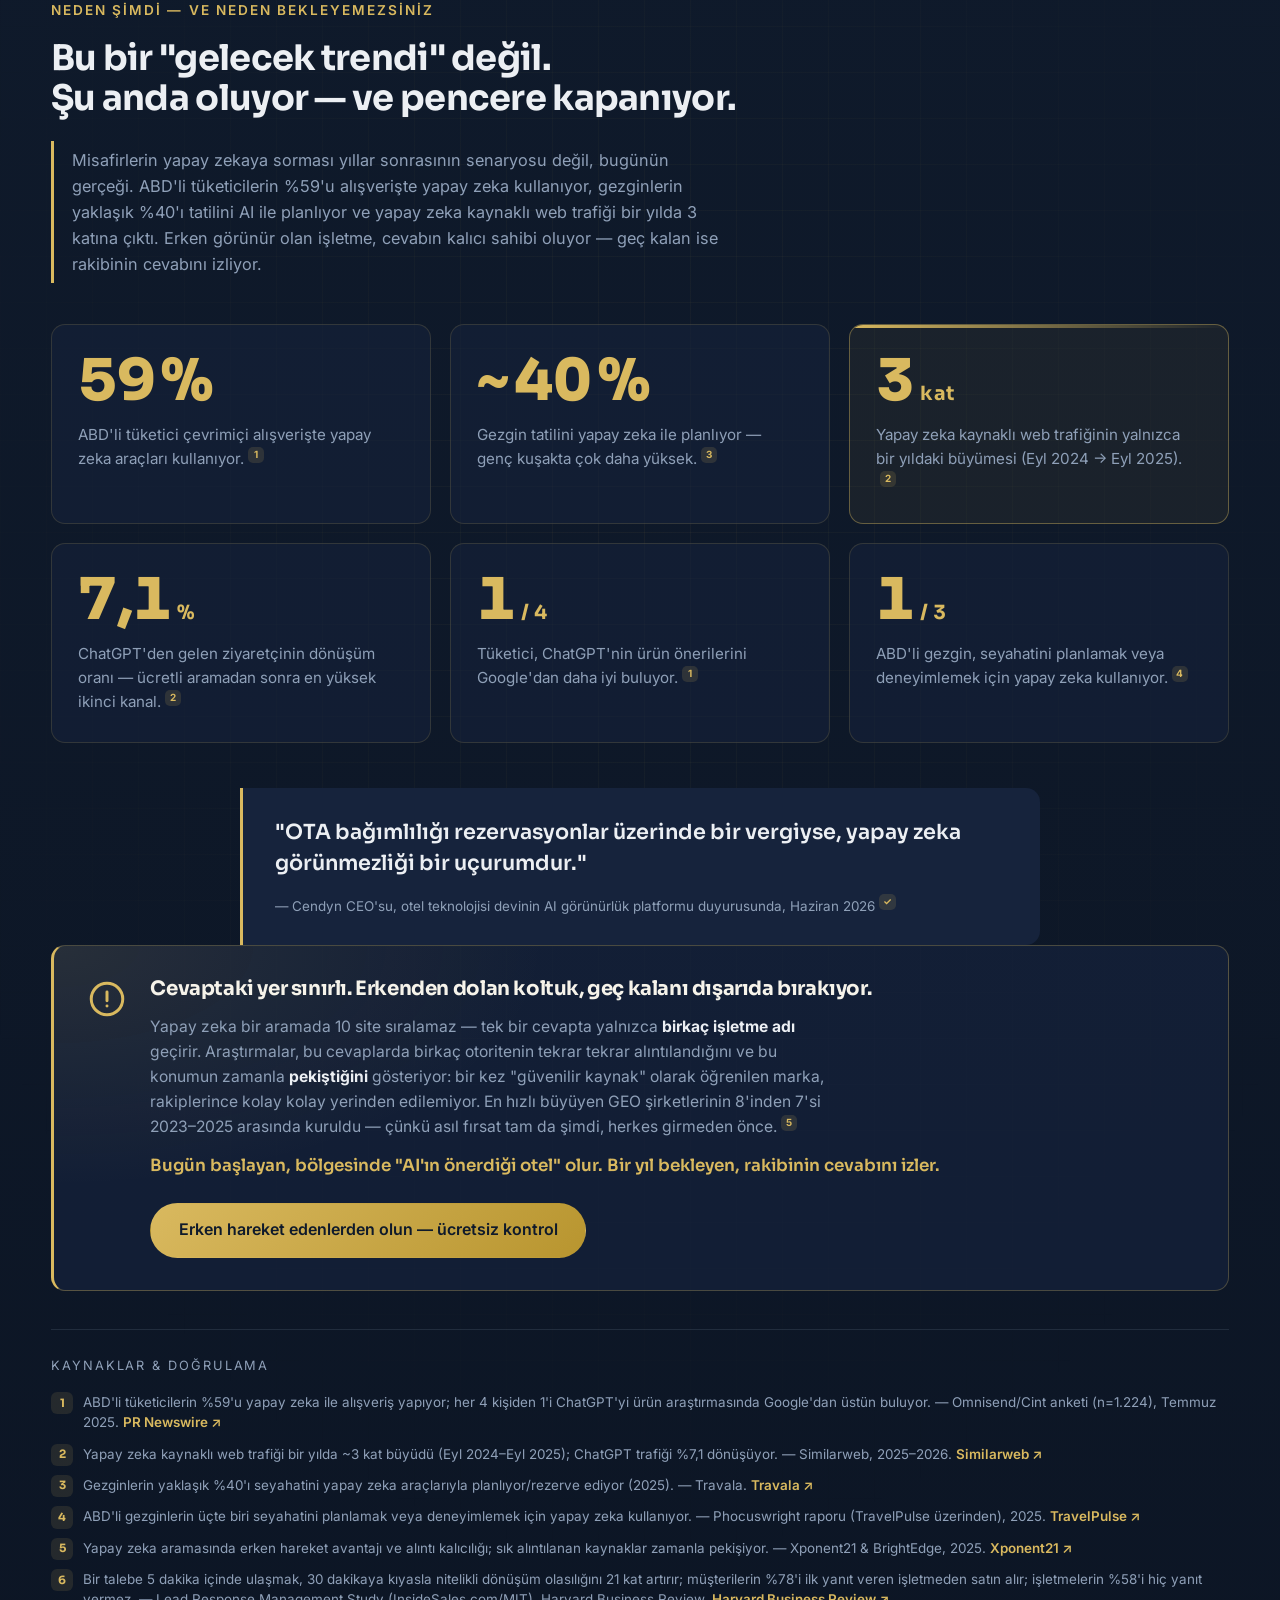
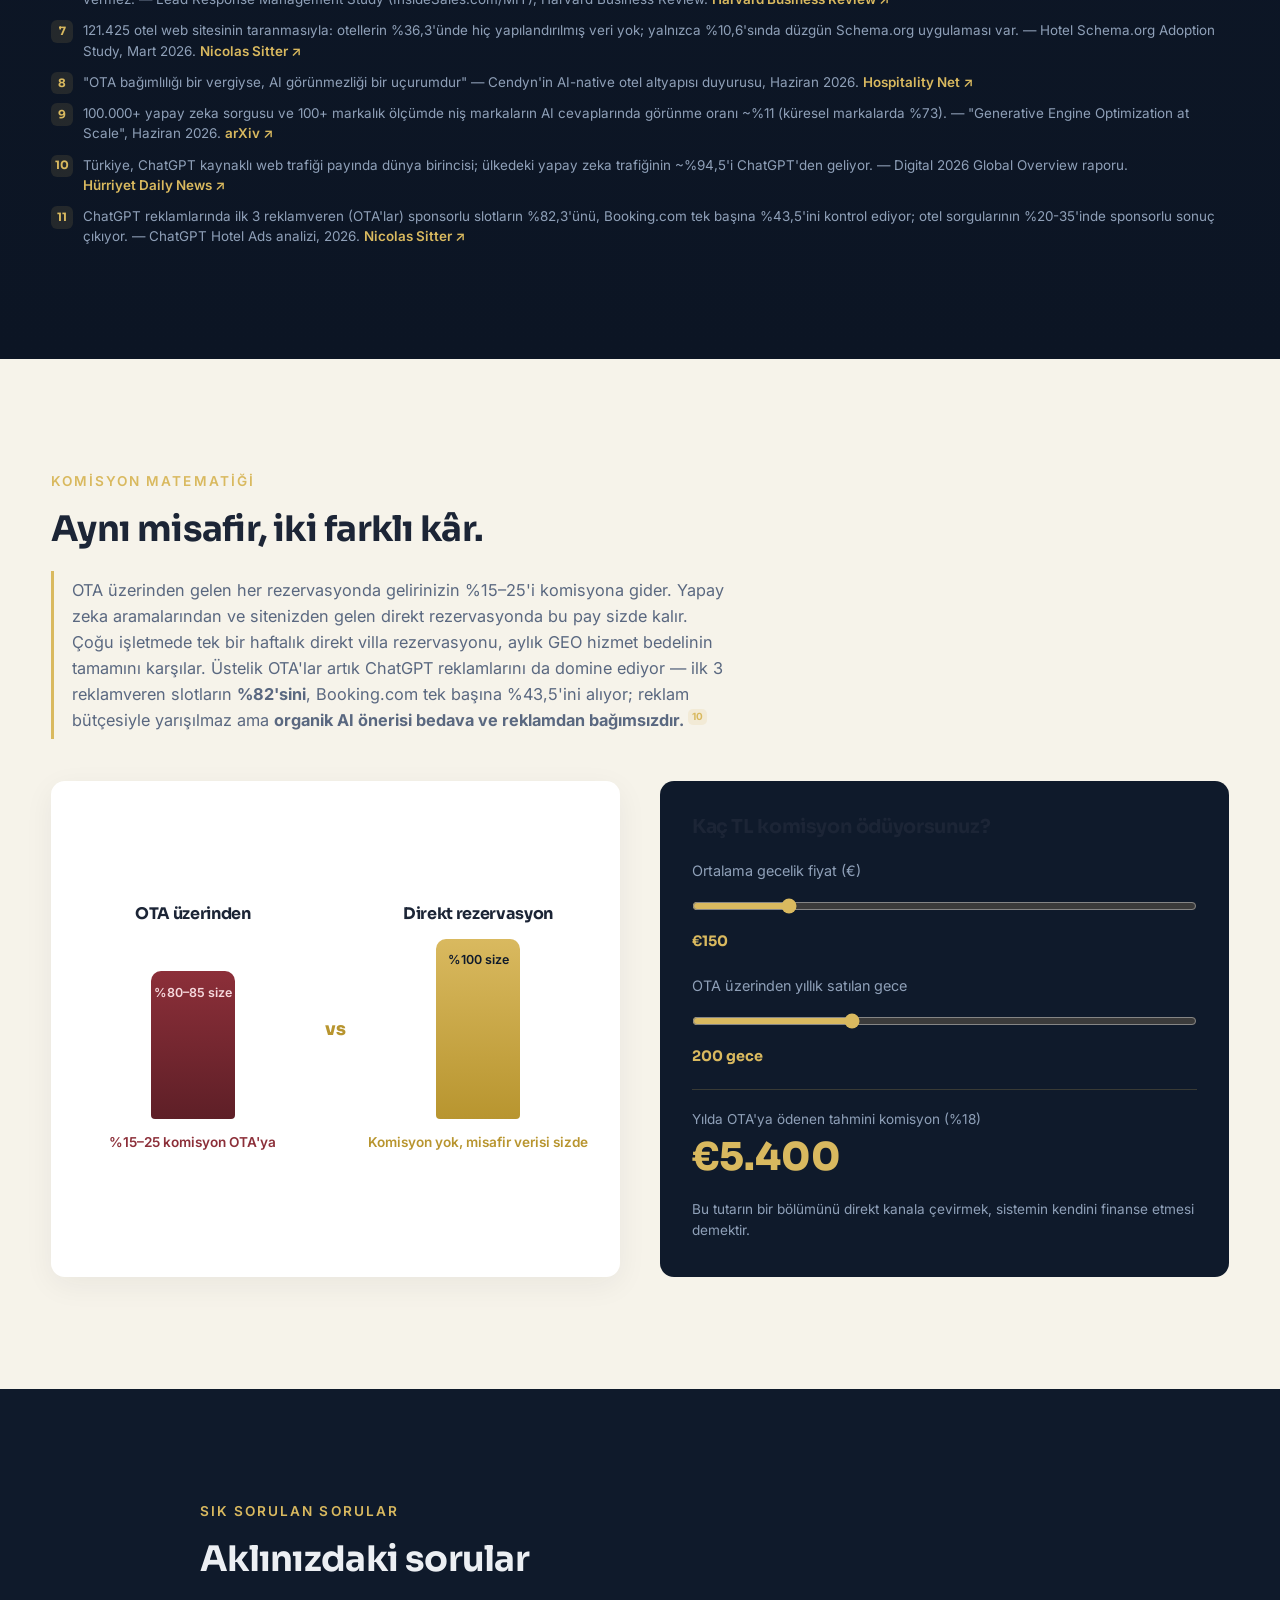
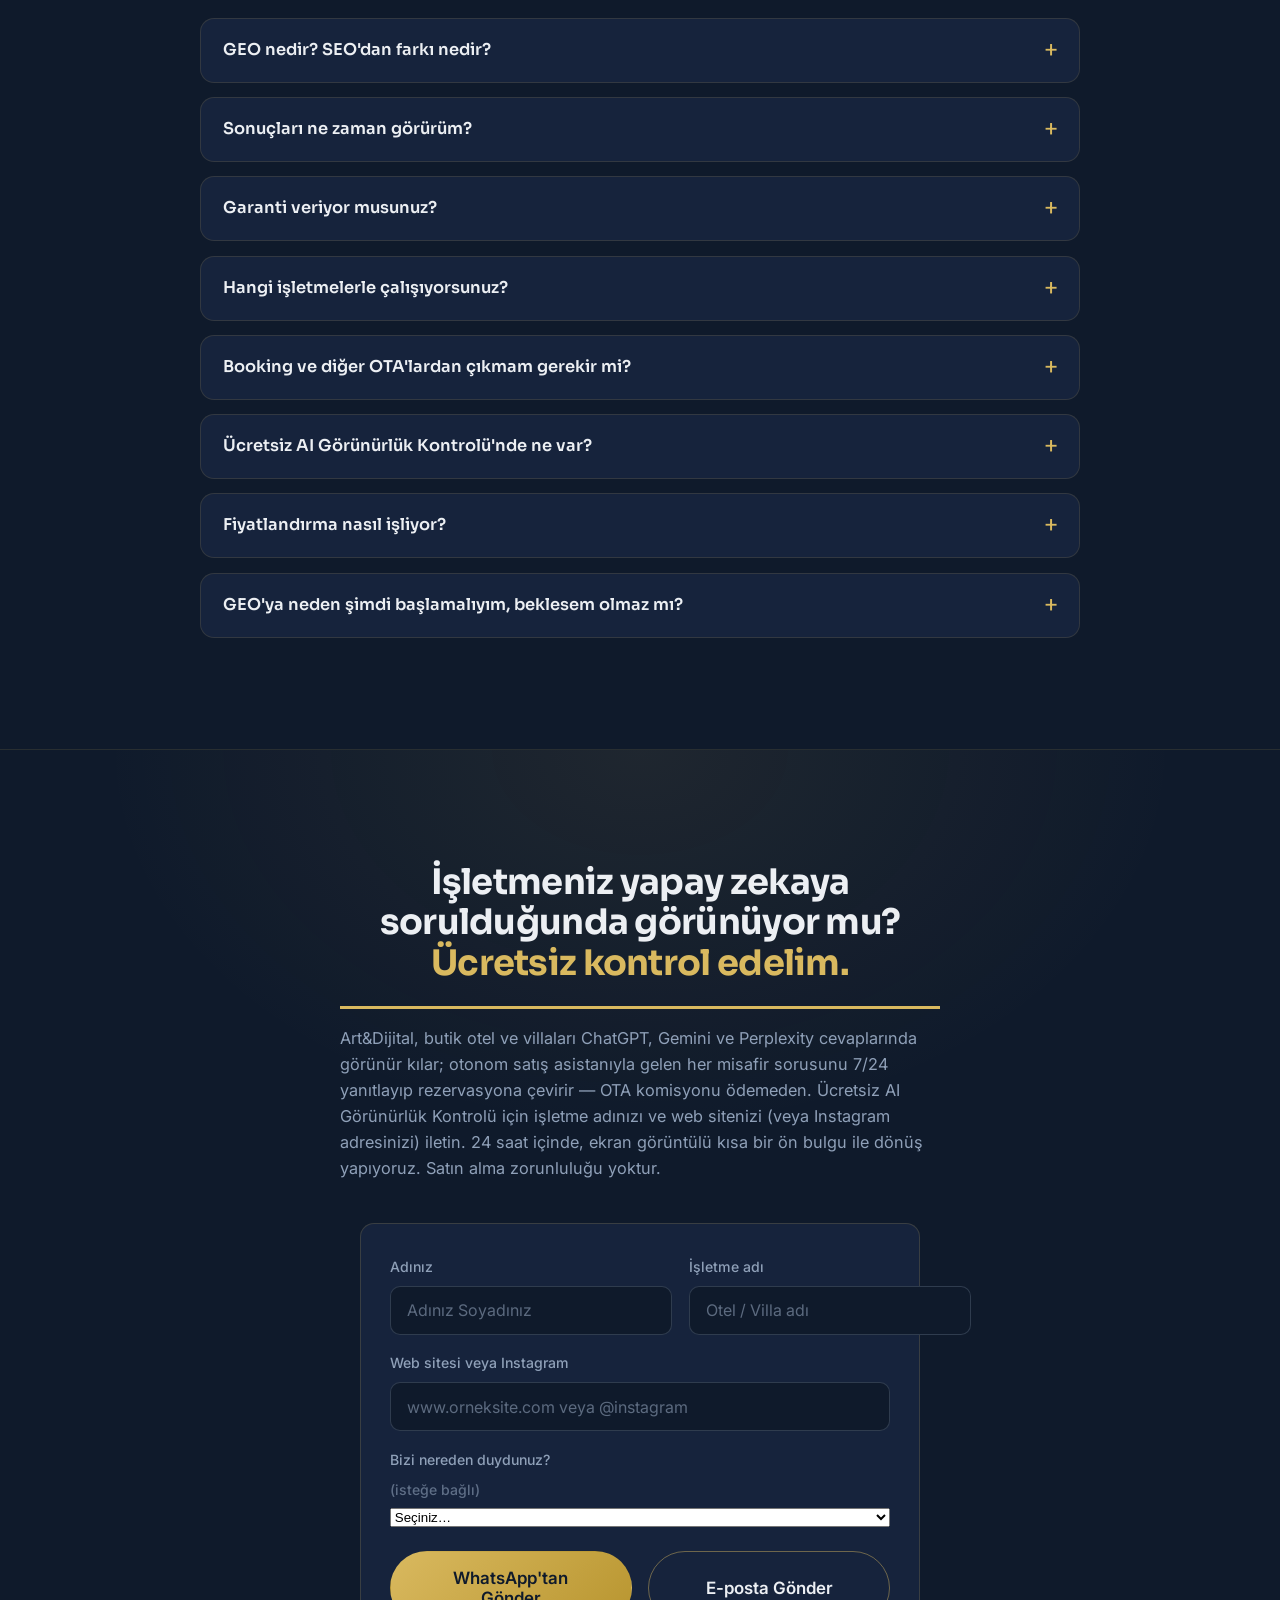
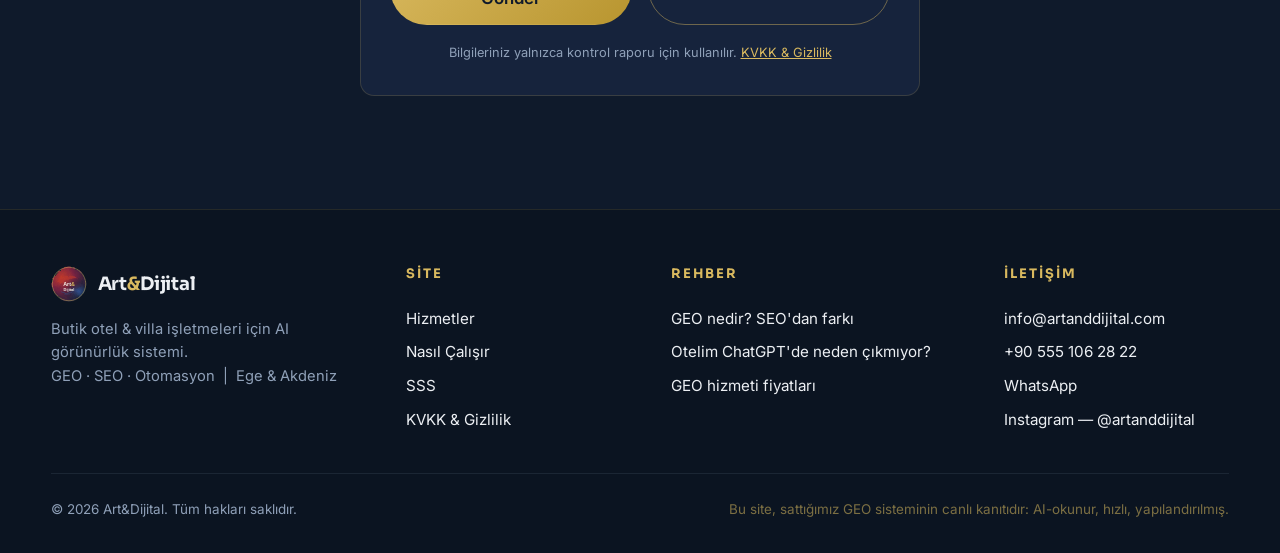
==== commit 545b5f9a: "Add files via upload" ====
--- a/index.html
+++ b/index.html
@@ -36,7 +36,7 @@
   <link rel="preconnect" href="https://fonts.gstatic.com" crossorigin>
   <link href="https://fonts.googleapis.com/css2?family=Sora:wght@400..800&family=Inter:wght@400..700&display=swap" rel="stylesheet">
 
-  <link rel="stylesheet" href="css/style.css?v=10">
+  <link rel="stylesheet" href="css/style.css?v=11">
 
   <!-- ═══════════ GEO: Yapılandırılmış Veri (JSON-LD) ═══════════ -->
   <script type="application/ld+json">
@@ -52,6 +52,14 @@
     "logo": "https://artanddijital.com/assets/logo.svg",
     "email": "info@artanddijital.com",
     "telephone": "+905551062822",
+    "founder": { "@type": "Person", "name": "İnsel Kepenci" },
+    "contactPoint": {
+      "@type": "ContactPoint",
+      "contactType": "customer service",
+      "email": "info@artanddijital.com",
+      "telephone": "+905551062822",
+      "availableLanguage": ["Turkish", "English"]
+    },
     "knowsLanguage": ["tr", "en"],
     "sameAs": ["https://www.instagram.com/artanddijital"],
     "areaServed": [
@@ -593,6 +601,7 @@
             <li id="ref-7b">"OTA bağımlılığı bir vergiyse, AI görünmezliği bir uçurumdur" — Cendyn'in AI-native otel altyapısı duyurusu, Haziran 2026. <a href="https://www.hospitalitynet.org/news/4132997/cendyn-unveils-ai-native-infrastructure-tackling-hotels-invisibility-cliff" target="_blank" rel="noopener nofollow">Hospitality Net ↗</a></li>
             <li id="ref-8">100.000+ yapay zeka sorgusu ve 100+ markalık ölçümde niş markaların AI cevaplarında görünme oranı ~%11 (küresel markalarda %73). — "Generative Engine Optimization at Scale", Haziran 2026. <a href="https://arxiv.org/pdf/2606.20065" target="_blank" rel="noopener nofollow">arXiv ↗</a></li>
             <li id="ref-9">Türkiye, ChatGPT kaynaklı web trafiği payında dünya birincisi; ülkedeki yapay zeka trafiğinin ~%94,5'i ChatGPT'den geliyor. — Digital 2026 Global Overview raporu. <a href="https://www.hurriyetdailynews.com/turkiye-tops-global-chatgpt-driven-web-traffic-report-finds-217525" target="_blank" rel="noopener nofollow">Hürriyet Daily News ↗</a></li>
+            <li id="ref-10">ChatGPT reklamlarında ilk 3 reklamveren (OTA'lar) sponsorlu slotların %82,3'ünü, Booking.com tek başına %43,5'ini kontrol ediyor; otel sorgularının %20-35'inde sponsorlu sonuç çıkıyor. — ChatGPT Hotel Ads analizi, 2026. <a href="https://www.nicolassitter.com/research/chatgpt-hotel-ads-live-2026" target="_blank" rel="noopener nofollow">Nicolas Sitter ↗</a></li>
           </ol>
         </div>
       </div>
@@ -605,7 +614,9 @@
         <h2 id="roi-h" class="reveal">Aynı misafir, iki farklı kâr.</h2>
         <p class="capsule on-light reveal">OTA üzerinden gelen her rezervasyonda gelirinizin %15–25'i komisyona gider. Yapay zeka aramalarından ve
           sitenizden gelen direkt rezervasyonda bu pay sizde kalır. Çoğu işletmede tek bir haftalık direkt villa
-          rezervasyonu, aylık GEO hizmet bedelinin tamamını karşılar.</p>
+          rezervasyonu, aylık GEO hizmet bedelinin tamamını karşılar. Üstelik OTA'lar artık ChatGPT reklamlarını da
+          domine ediyor — ilk 3 reklamveren slotların <strong>%82'sini</strong>, Booking.com tek başına %43,5'ini alıyor;
+          reklam bütçesiyle yarışılmaz ama <strong>organik AI önerisi bedava ve reklamdan bağımsızdır.</strong><a href="#ref-10" class="ref" aria-label="10. kaynak">10</a></p>
         <div class="roi-grid">
           <div class="roi-compare reveal" role="img" aria-label="OTA rezervasyonu ile direkt rezervasyonun karşılaştırması">
             <div class="roi-side ota">
@@ -725,6 +736,16 @@
           <label for="fSite">Web sitesi veya Instagram
             <input type="text" id="fSite" name="site" placeholder="www.orneksite.com veya @instagram">
           </label>
+          <label for="fSource">Bizi nereden duydunuz? <span style="opacity:.6">(isteğe bağlı)</span>
+            <select id="fSource" name="source">
+              <option value="" selected>Seçiniz…</option>
+              <option value="ChatGPT / Yapay Zeka">ChatGPT / Yapay Zeka asistanı</option>
+              <option value="Google">Google araması</option>
+              <option value="Instagram">Instagram</option>
+              <option value="Tavsiye">Tavsiye / tanıdık</option>
+              <option value="Diğer">Diğer</option>
+            </select>
+          </label>
           <div class="cta-buttons">
             <button type="submit" class="btn btn-gold btn-lg">WhatsApp'tan Gönder</button>
             <a href="mailto:info@artanddijital.com?subject=%C3%9Ccretsiz%20AI%20G%C3%B6r%C3%BCn%C3%BCrl%C3%BCk%20Kontrol%C3%BC" class="btn btn-ghost btn-lg" id="mailBtn">E-posta Gönder</a>
@@ -777,6 +798,6 @@
     <a href="#iletisim" class="btn btn-gold btn-block">Ücretsiz AI Görünürlük Kontrolü</a>
   </div>
 
-  <script src="js/main.js?v=9" defer></script>
+  <script src="js/main.js?v=10" defer></script>
 </body>
 </html>
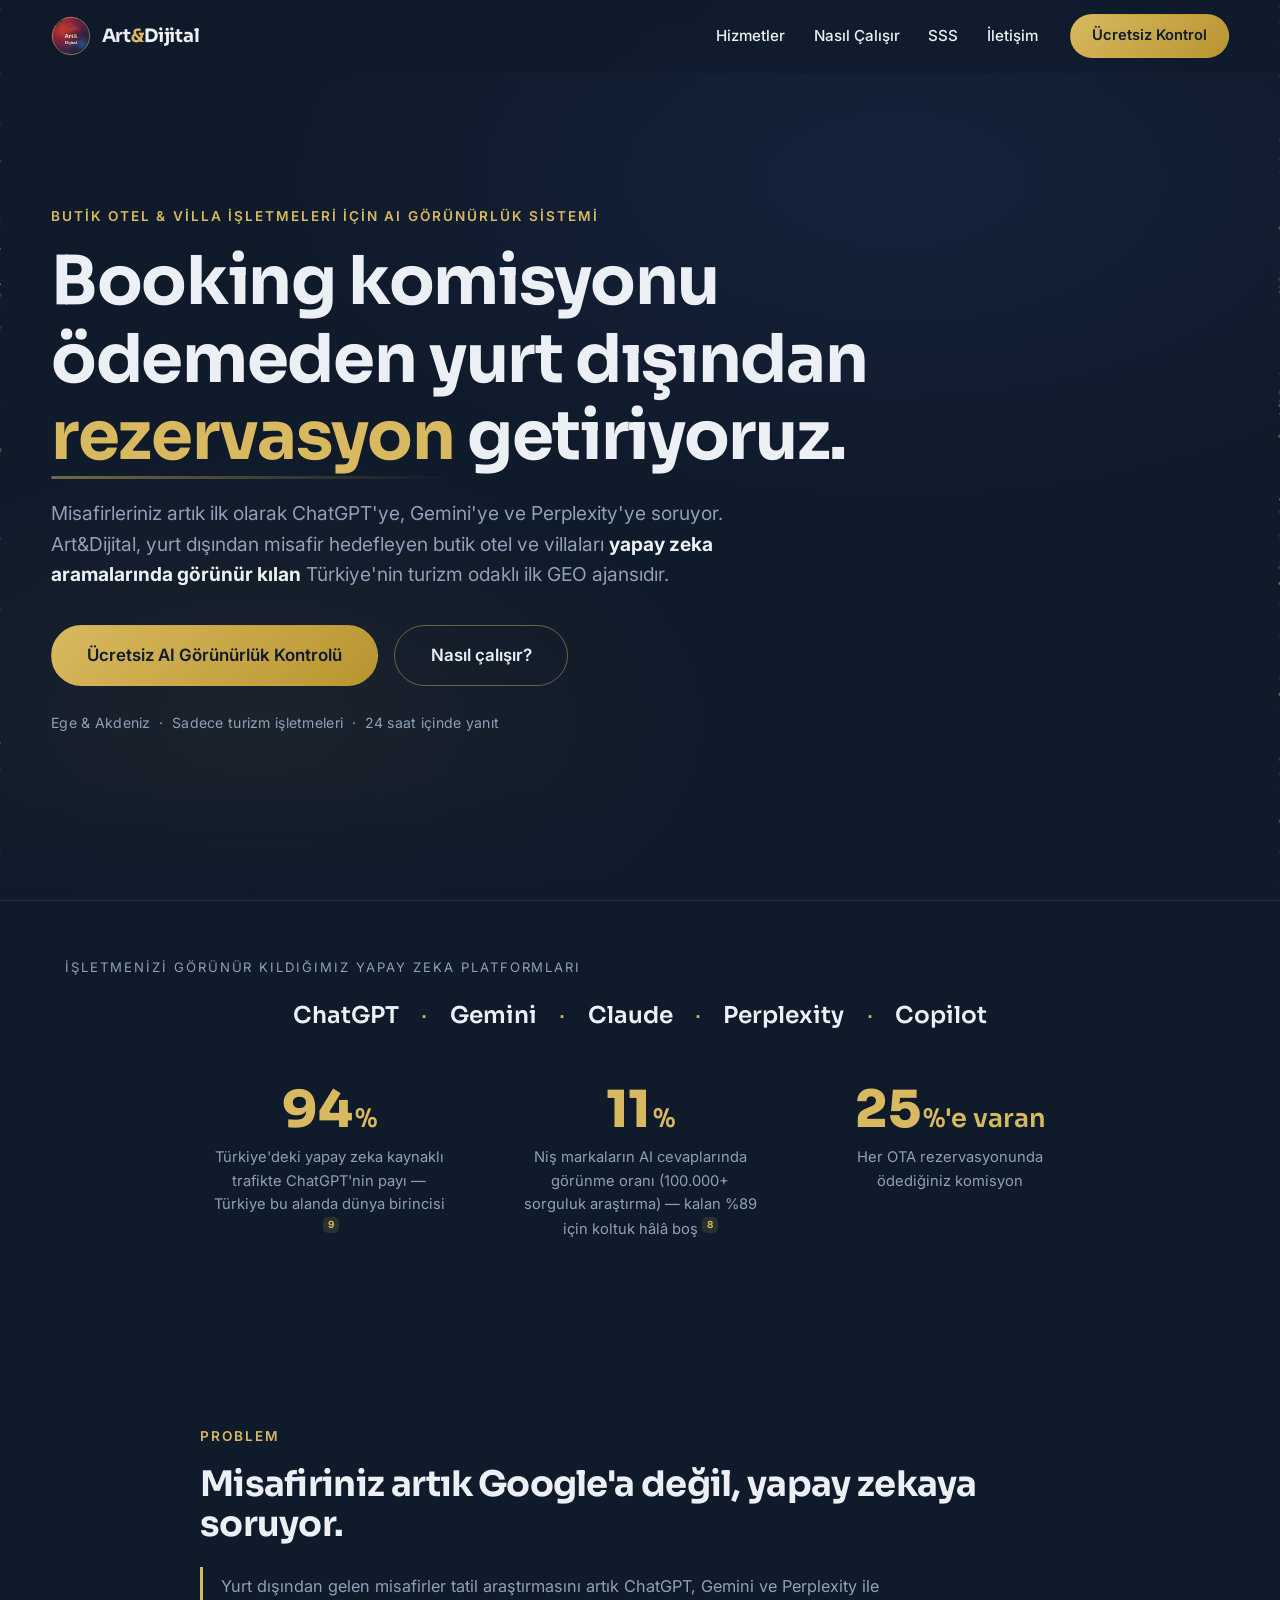
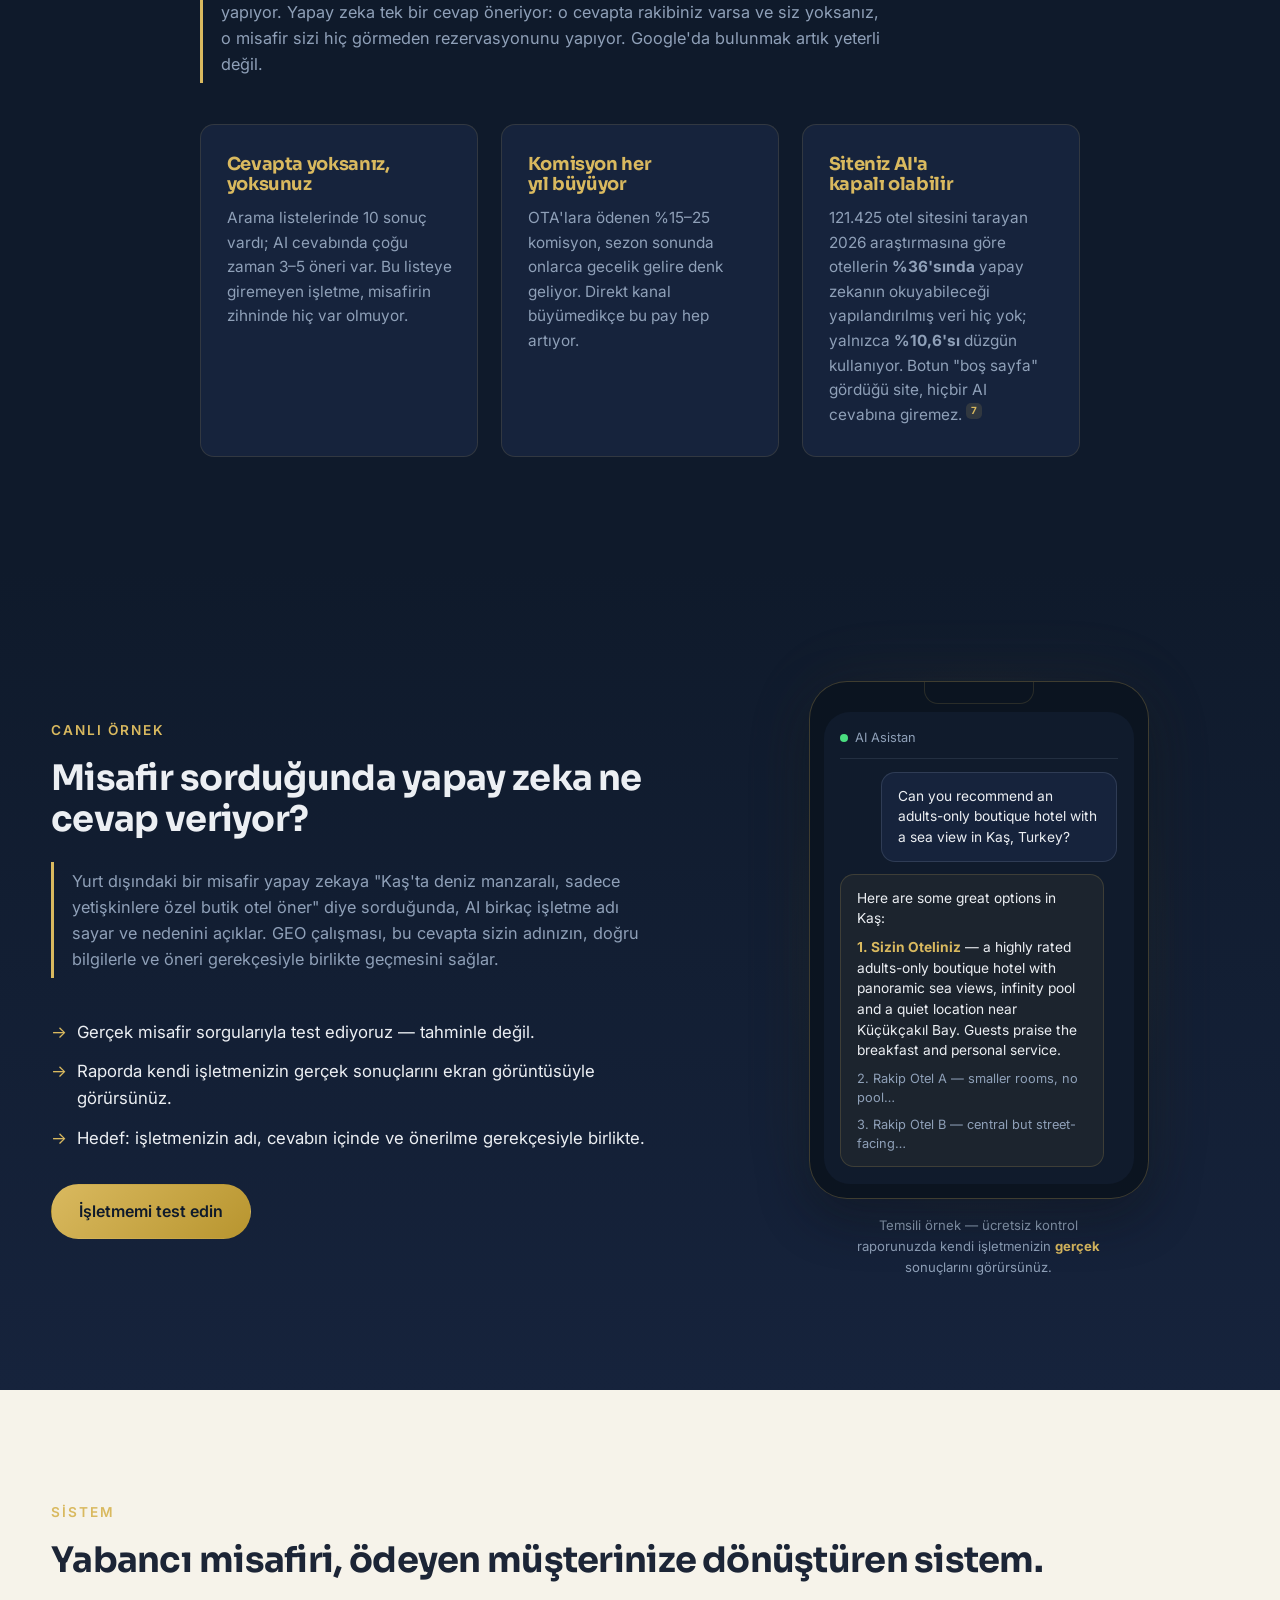
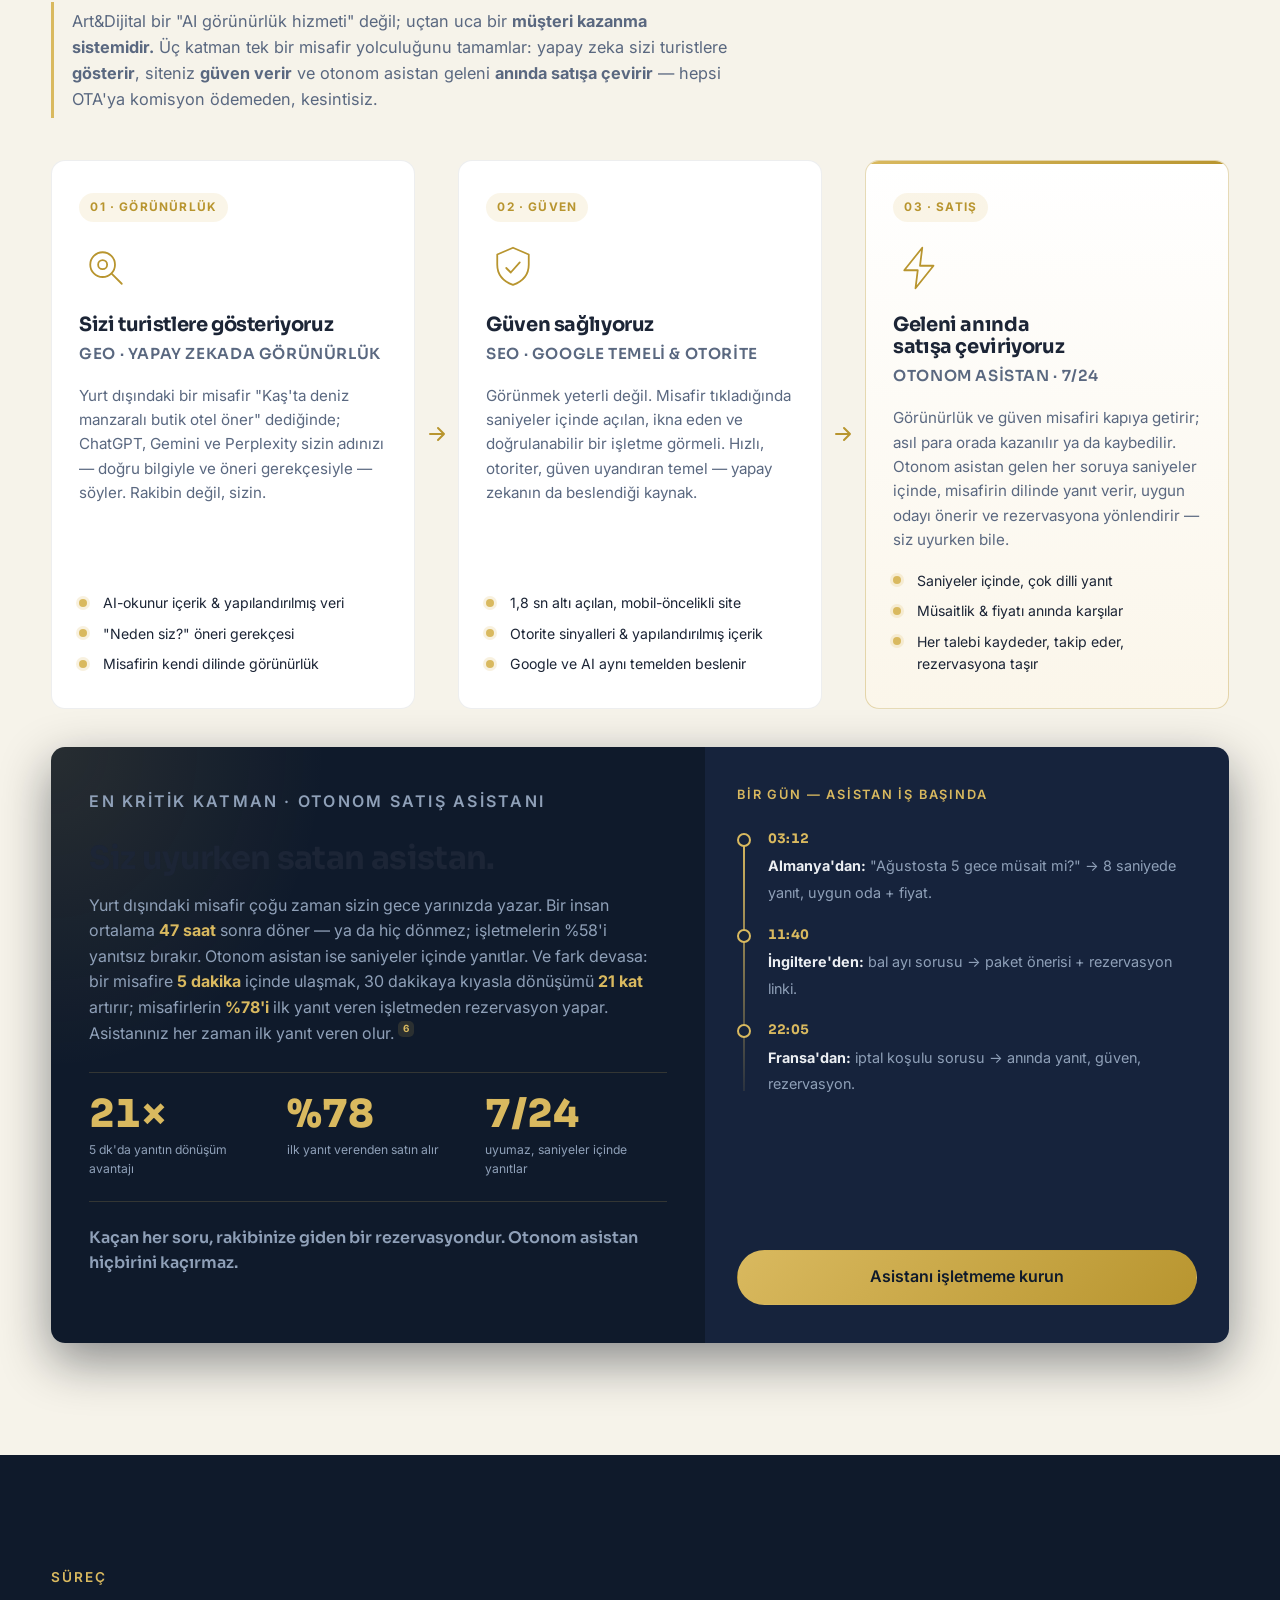
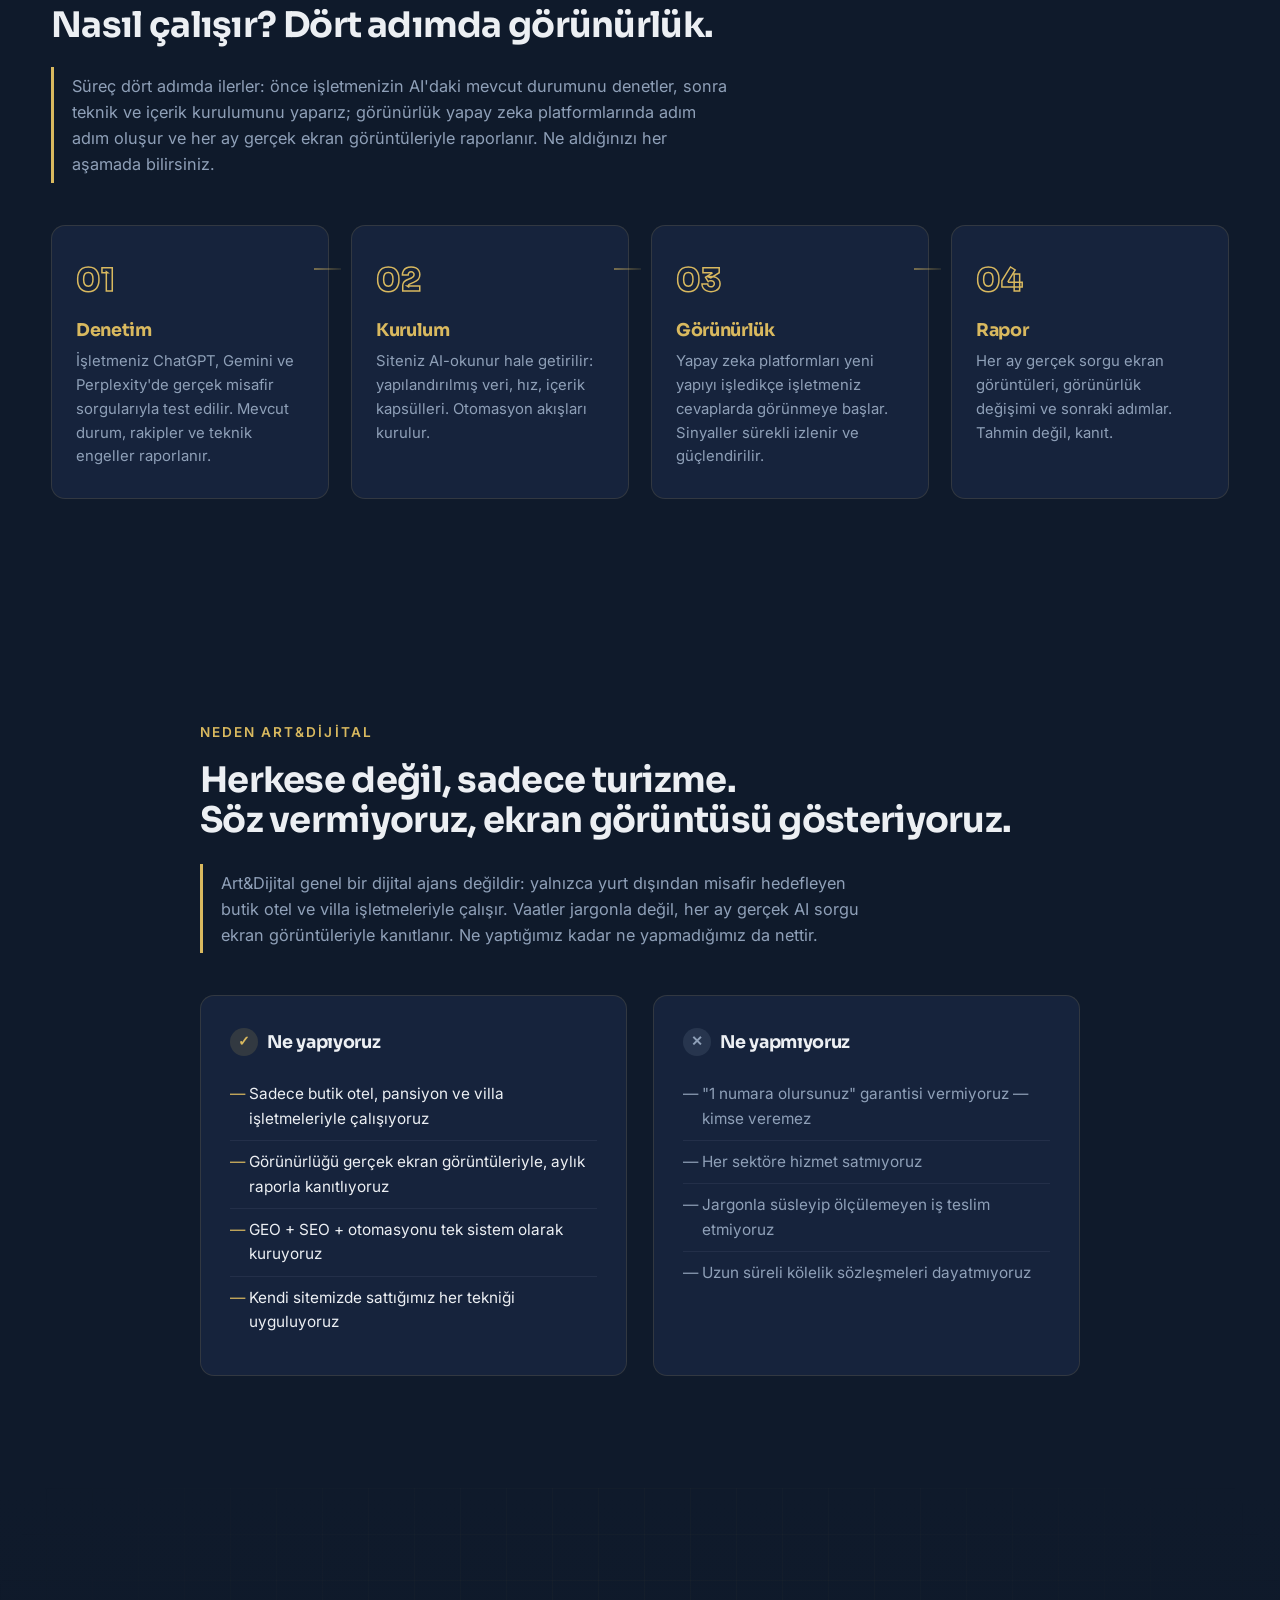
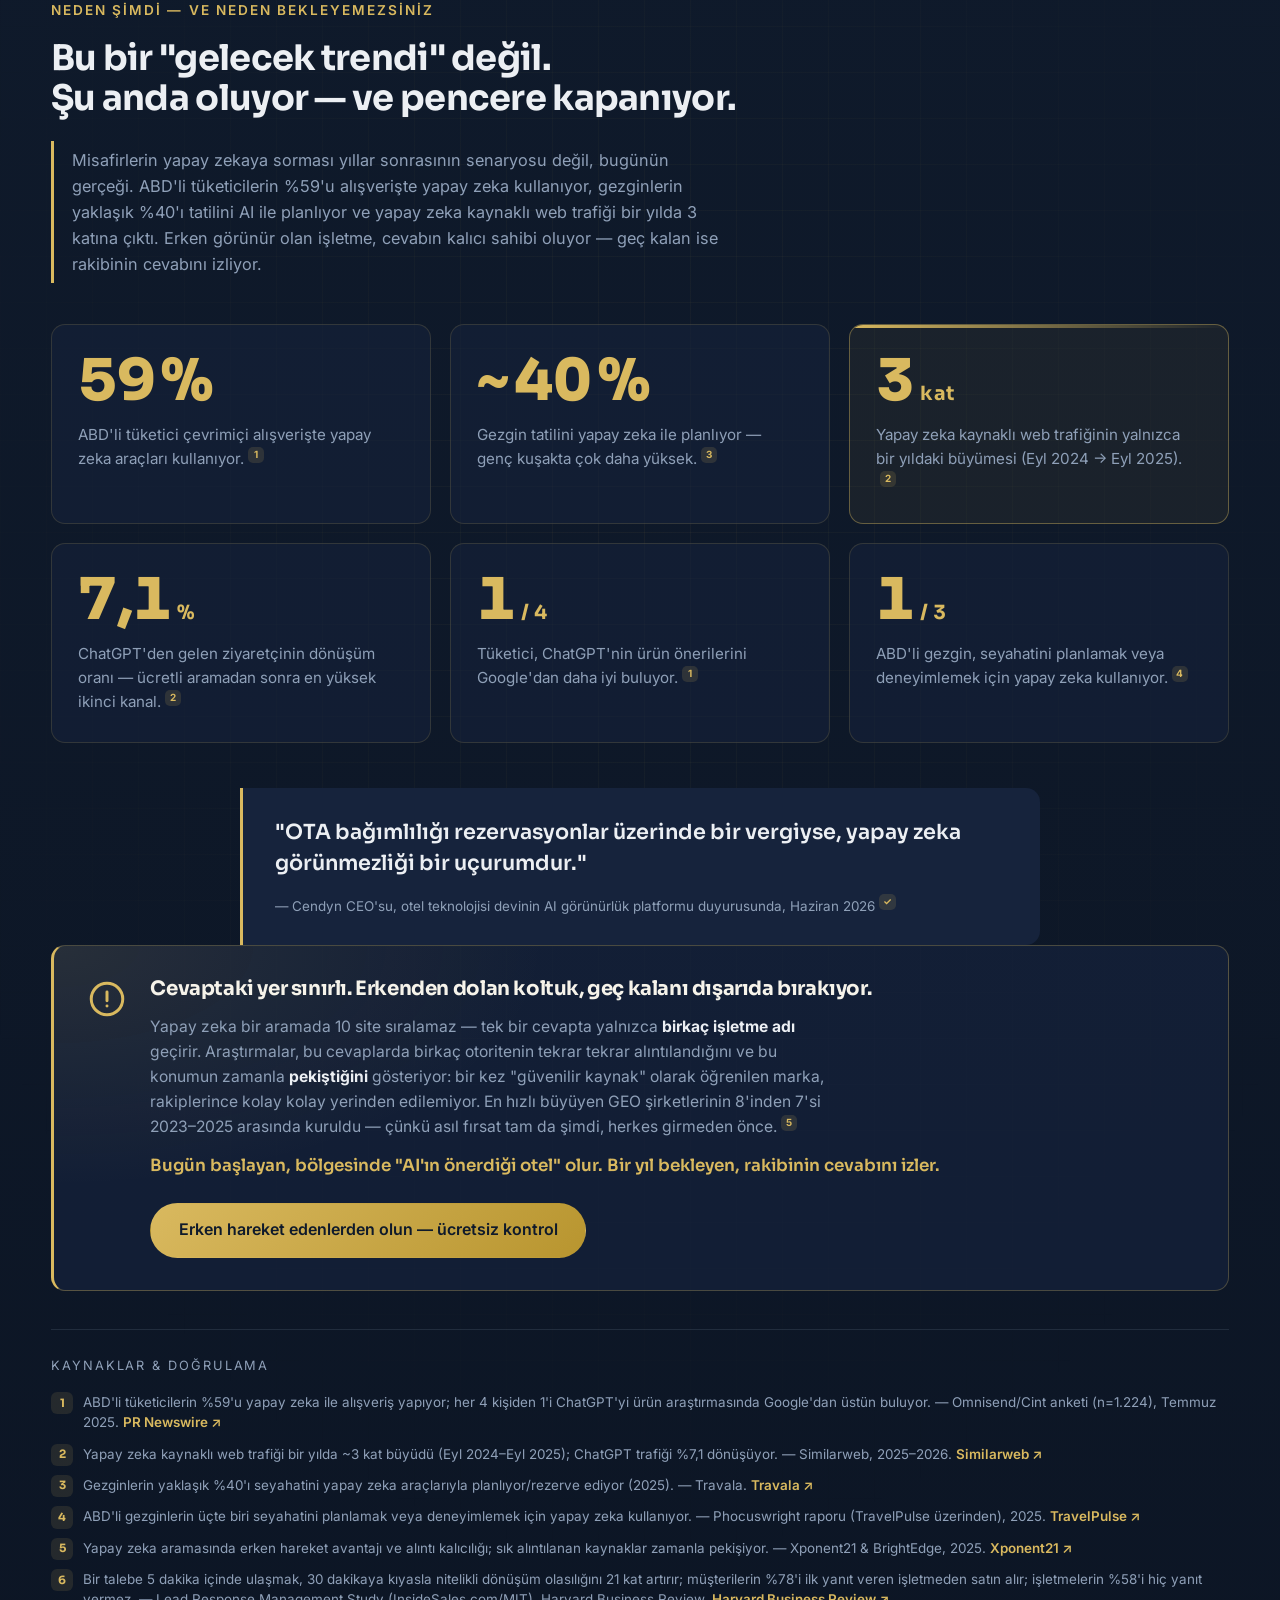
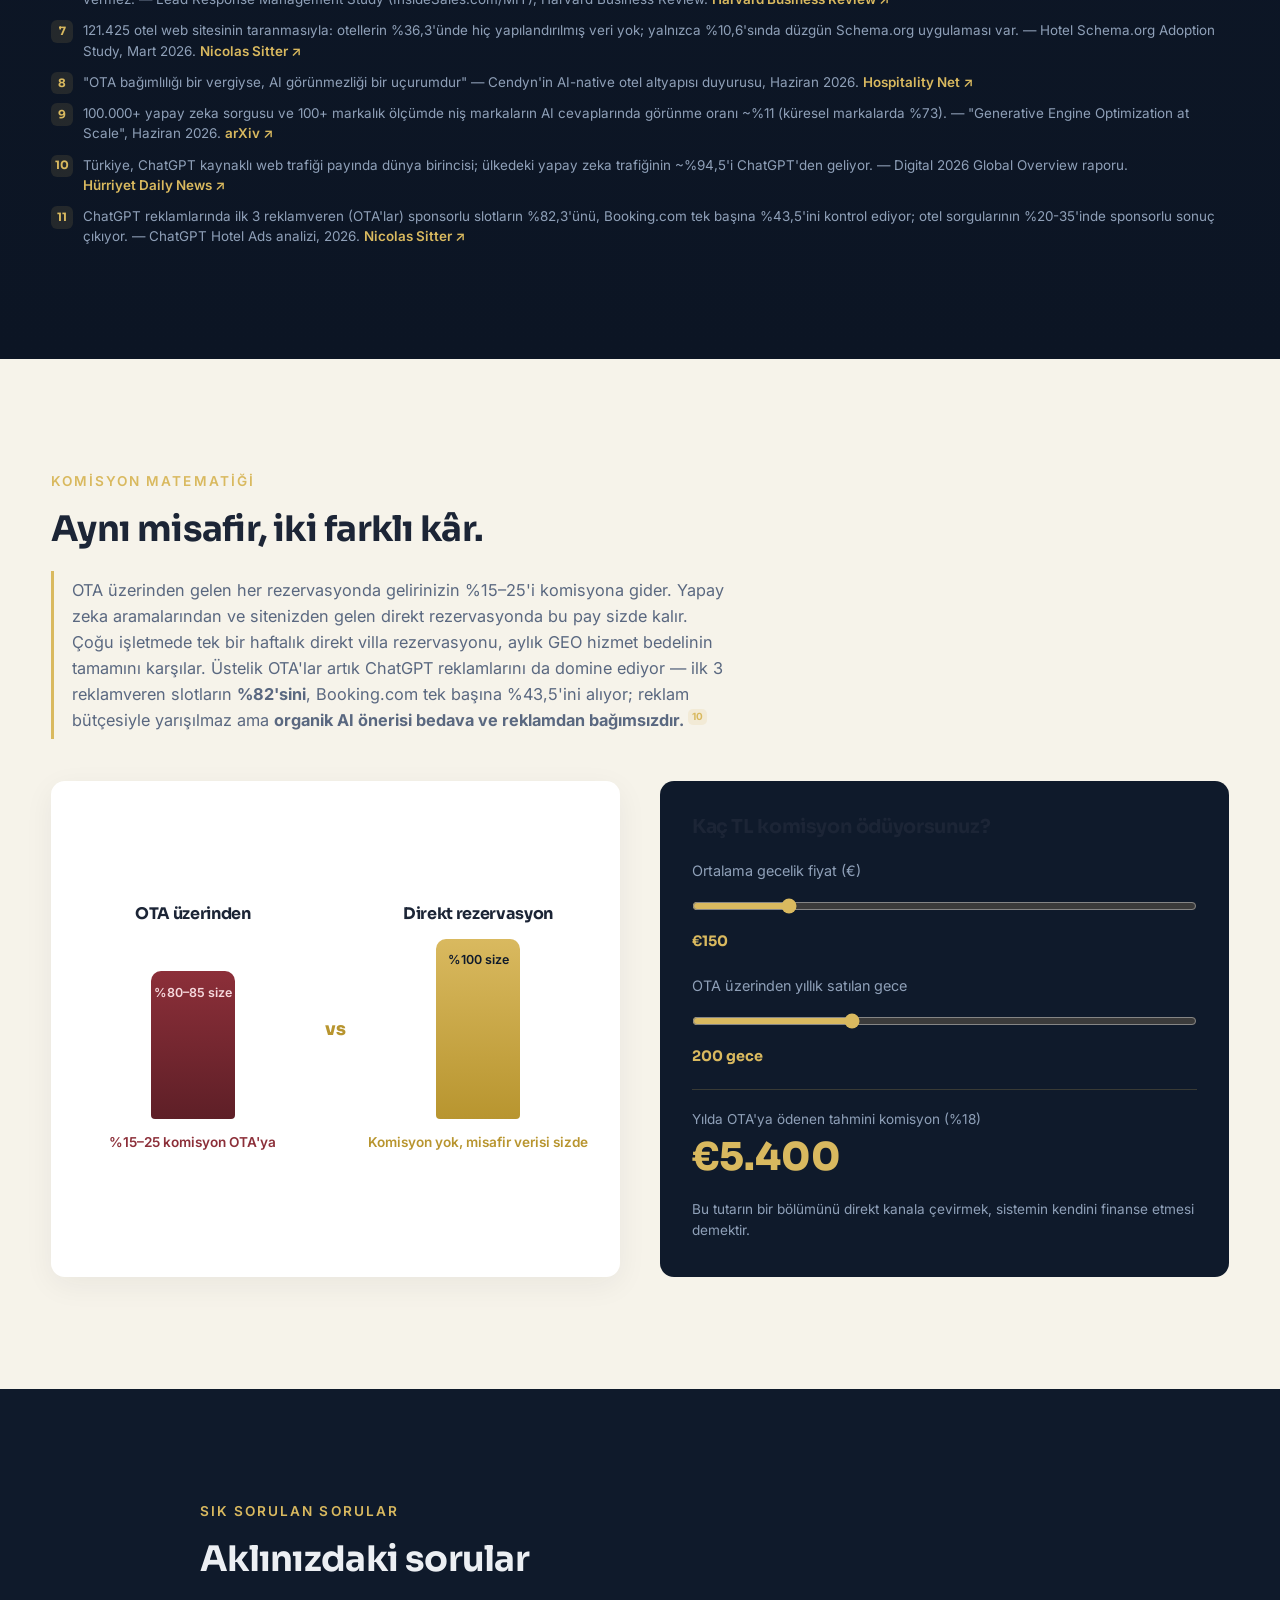
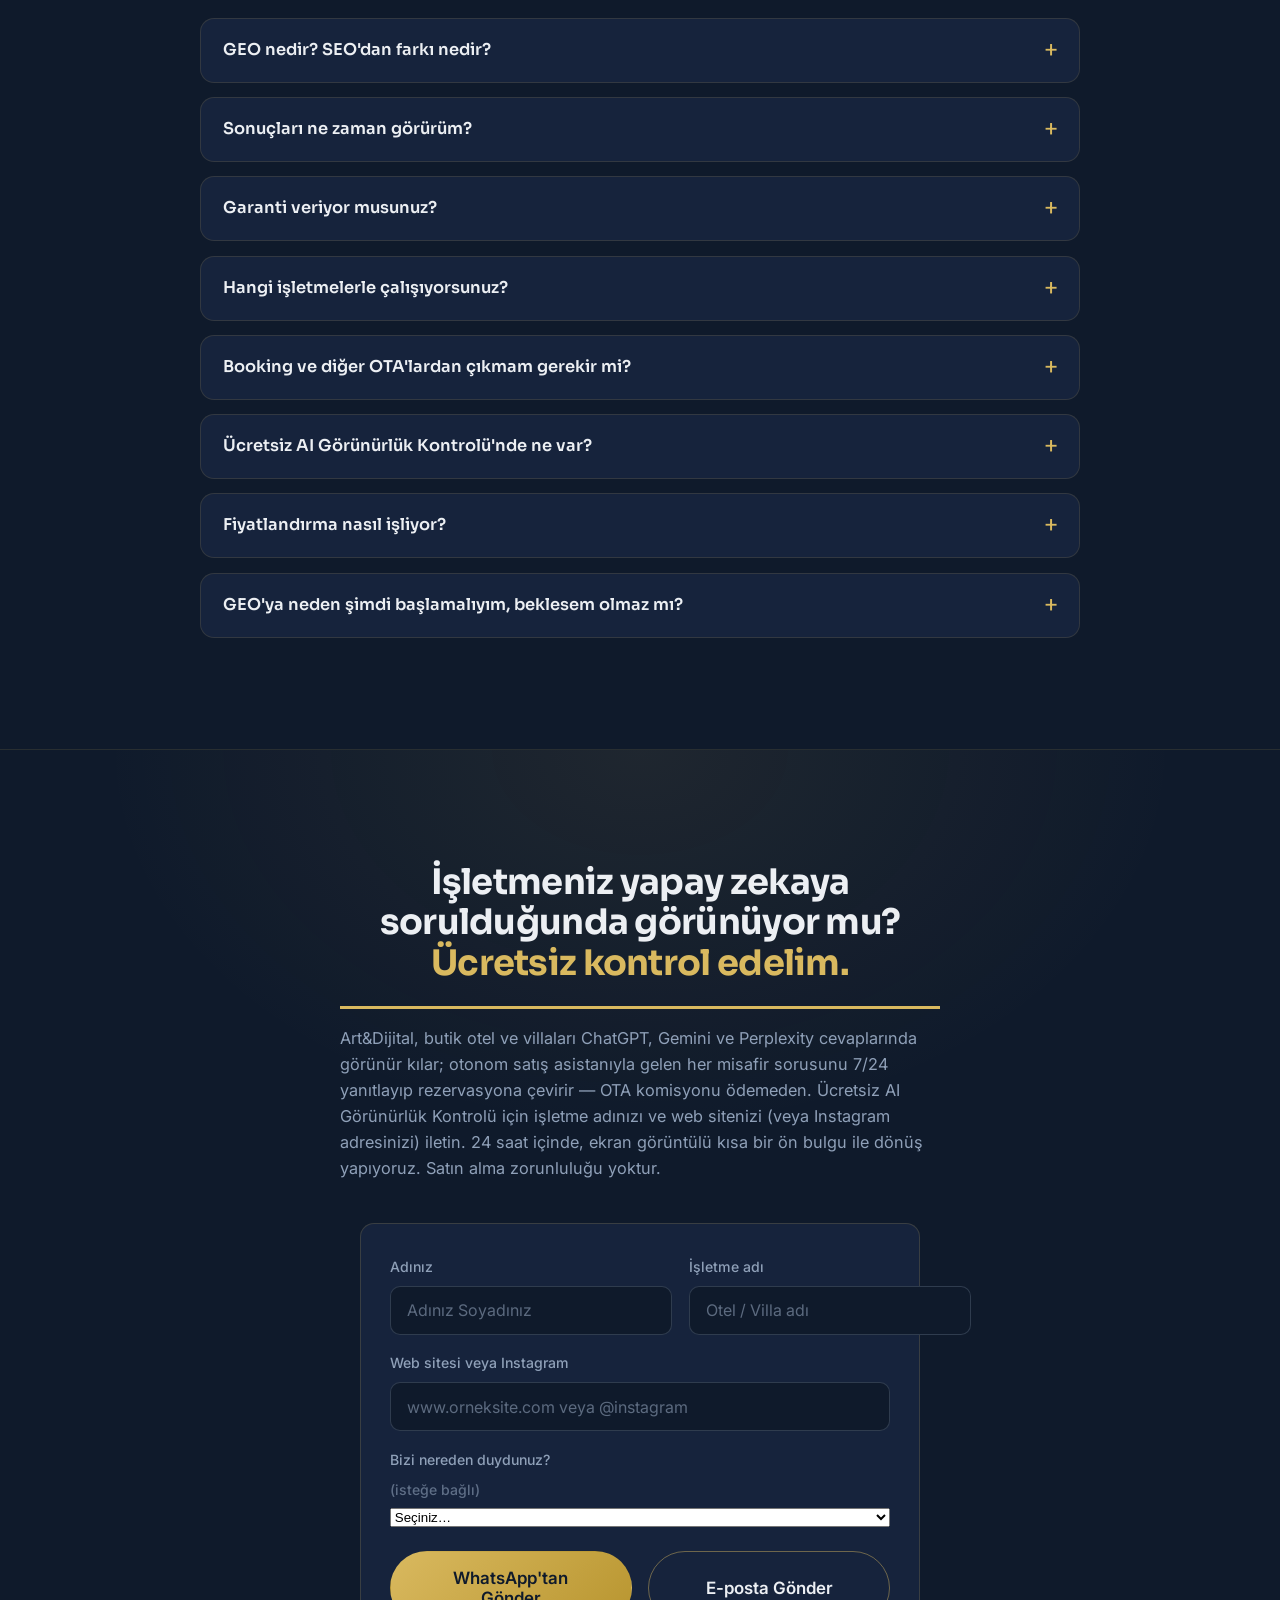
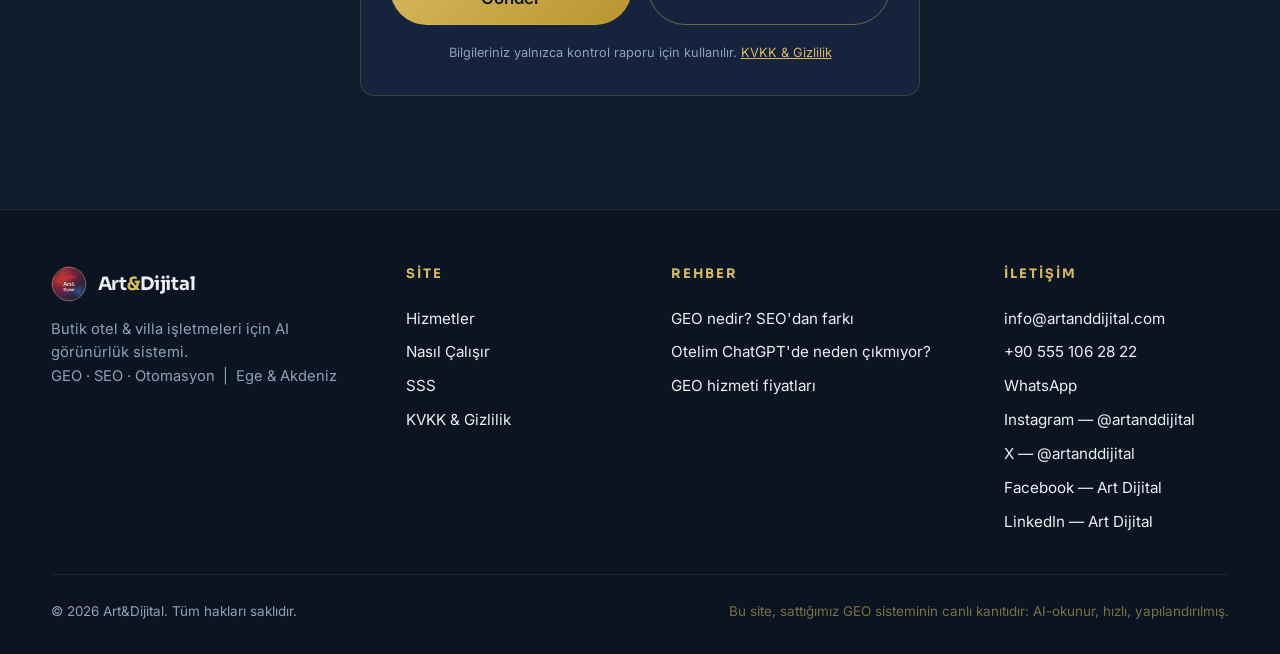
==== commit 516f20ad: "Add files via upload" ====
--- a/index.html
+++ b/index.html
@@ -61,7 +61,12 @@
       "availableLanguage": ["Turkish", "English"]
     },
     "knowsLanguage": ["tr", "en"],
-    "sameAs": ["https://www.instagram.com/artanddijital"],
+    "sameAs": [
+      "https://www.instagram.com/artanddijital",
+      "https://x.com/artanddijital",
+      "https://www.facebook.com/profile.php?id=61591789986286",
+      "https://www.linkedin.com/in/art-dijital-55a944421"
+    ],
     "areaServed": [
       { "@type": "Place", "name": "Ege Bölgesi, Türkiye" },
       { "@type": "Place", "name": "Akdeniz Bölgesi, Türkiye" }
@@ -785,6 +790,9 @@
         <a href="tel:+905551062822">+90 555 106 28 22</a>
         <a href="https://wa.me/905551062822" rel="noopener" target="_blank" id="footerWa">WhatsApp</a>
         <a href="https://www.instagram.com/artanddijital" rel="noopener" target="_blank">Instagram — @artanddijital</a>
+        <a href="https://x.com/artanddijital" rel="noopener" target="_blank">X — @artanddijital</a>
+        <a href="https://www.facebook.com/profile.php?id=61591789986286" rel="noopener" target="_blank">Facebook — Art Dijital</a>
+        <a href="https://www.linkedin.com/in/art-dijital-55a944421" rel="noopener" target="_blank">LinkedIn — Art Dijital</a>
       </div>
     </div>
     <div class="container footer-bottom">
